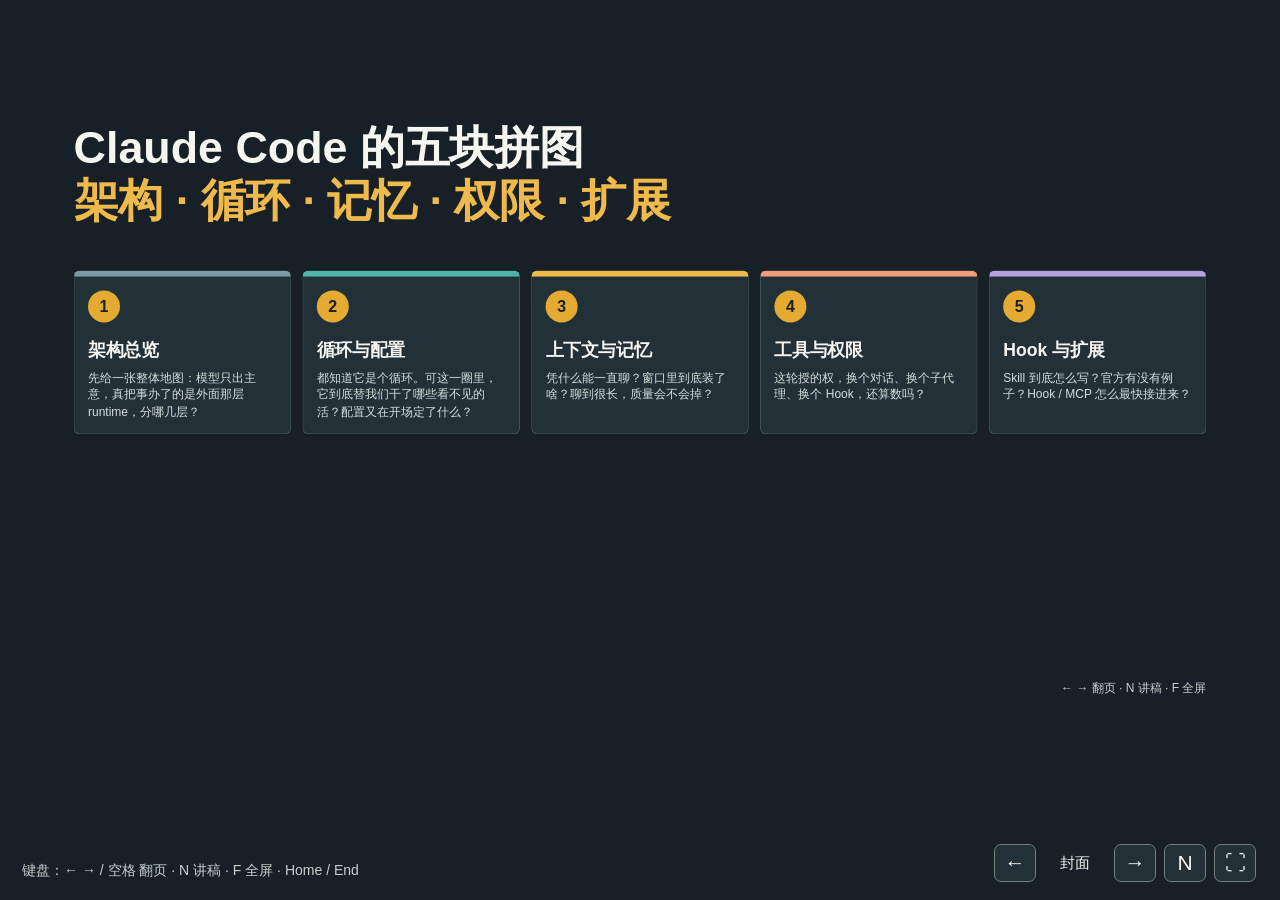
==== index.html @ 464d7a37 "17" ====
<!doctype html>
<html lang="zh-CN">
<head>
<meta charset="utf-8">
<meta name="viewport" content="width=device-width, initial-scale=1">
<title>Claude Code 的四块拼图</title>
<link rel="stylesheet" href="styles.css">
<link rel="stylesheet" href="anim.css">
</head>
<body>
<main id="stage" aria-label="Claude Code 架构分享幻灯片">

<!-- ============ 00 封面 ============ -->
<section class="slide dark active" data-note="轻松开场。今天目标两条：一，把我天天用、却看不见的底层机制讲明白；二，讲完你能用得更好。所以不背功能列表，分五块来讲、围着几个我们心里其实没底的问题——先看整体架构分几层，再讲循环里到底替我们干了啥、它凭什么能一直聊、这轮授的权换个对话还算不算数、Skill 和 Hook/MCP 到底怎么最快接进来。每块最后都落到一页实操应用。">
  <div style="margin-top:80px">
    <h1>Claude Code 的五块拼图<br><span style="color:#efba4b">架构 · 循环 · 记忆 · 权限 · 扩展</span></h1>
  </div>
  <div class="four-keys" style="margin-top:54px">
    <div class="key k1"><div class="num">1</div><b>架构总览</b><span>先给一张整体地图：模型只出主意，真把事办了的是外面那层 runtime，分哪几层？</span></div>
    <div class="key k2"><div class="num">2</div><b>循环与配置</b><span>都知道它是个循环。可这一圈里，它到底替我们干了哪些看不见的活？配置又在开场定了什么？</span></div>
    <div class="key k3"><div class="num">3</div><b>上下文与记忆</b><span>凭什么能一直聊？窗口里到底装了啥？聊到很长，质量会不会掉？</span></div>
    <div class="key k4"><div class="num">4</div><b>工具与权限</b><span>这轮授的权，换个对话、换个子代理、换个 Hook，还算数吗？</span></div>
    <div class="key k5"><div class="num">5</div><b>Hook 与扩展</b><span>Skill 到底怎么写？官方有没有例子？Hook / MCP 怎么最快接进来？</span></div>
  </div>
  <div class="foot"><span></span><span>← → 翻页 · N 讲稿 · F 全屏</span></div>
</section>


<!-- ============ 01 五层架构地图 ============ -->
<section class="slide" data-note="开场先给整体地图，回答审核最想问的：这套东西到底分几层、每层干嘛。核心一句先抛出：模型只会生成下一步说啥、调哪个工具，真把事办了、管好状态权限的是外面这五层 runtime。逆向材料里是明确的五层（1.4 节）：Layer5 入口分发 cli.tsx，支持 10+ 运行模式；Layer4 交互渲染，React+Ink 把过程画到终端；Layer3 编排层就是那个 while(true) 循环，源码里叫 QueryEngine，约 46KB 的 God Object，用 AsyncGenerator 一轮轮吐；Layer2 能力层 tools.ts/commands.ts/skills；Layer1 基础设施，API 客户端、全局状态 state.ts（60+ 字段）、MCP 通信、持久化。最该记住的工程约束：state.ts 必须是依赖图的叶子节点，被 200+ 文件导入，用 ESLint 规则 bootstrap-isolation 强制——这就是为什么它能稳。这张图后面每一章都回来定位。数字均为逆向材料所述，随版本变。">
  <div class="top"><div class="kicker">一、架构总览</div><div class="chapter">01 / 40</div></div>
  <h2>整体分五层：模型只出主意，runtime 才真把事办了</h2>
  <p class="subtitle">别把 Claude Code 想成一个更大的 Prompt。模型只生成「下一步说啥、调哪个工具」；把它变成动作、喂回结果、管好状态和权限的，是外面这<b>五层</b>——你从哪个入口进来走的都是它。</p>
  <div class="larch">
    <div class="lrow l5"><div class="ltag"><b>L5 入口分发</b><span>cli.tsx</span></div><div class="lbody"><b>10+ 运行模式，统一入口</b><span>命令行 REPL / IDE 插件 / SDK / 网页 Bridge / 无头 <code>-p</code> ——先在这里分流，后面共用同一套核心</span></div></div>
    <div class="lrow l4"><div class="ltag"><b>L4 交互渲染</b><span>React + Ink</span></div><div class="lbody"><b>把过程一个字一个字画到终端</b><span>流式输出、diff、你的输入 / 中断 / 历史，都在这层</span></div></div>
    <div class="lrow l3"><div class="ltag"><b>L3 编排</b><span>QueryEngine</span></div><div class="lbody"><b>那个 <code>while(true)</code> 循环（约 46KB「God Object」）</b><span>用 AsyncGenerator 一轮轮吐：搭上下文 → 问一次模型 → 跑工具 → 接着来或结束（第二章展开）</span></div></div>
    <div class="lrow l2"><div class="ltag"><b>L2 能力</b><span>tools · commands · skills</span></div><div class="lbody"><b>40+ 内置工具、50+ 斜杠命令、Skill</b><span>读写文件、跑 Shell、搜索、派子任务——每样都要先过校验和权限</span></div></div>
    <div class="lrow l1"><div class="ltag"><b>L1 基础设施</b><span>state.ts · API · MCP</span></div><div class="lbody"><b>全局状态（60+ 字段）、API 客户端、MCP 通信、持久化</b><span>会话状态跨很多轮一直存着，撑起上面四层</span></div></div>
  </div>
  <div class="band" style="margin-top:16px"><b>它为什么能稳？</b>全局状态 <code>state.ts</code> 被强制做成依赖图的<b>叶子节点</b>（被 200+ 文件导入，用 ESLint 规则 <code>bootstrap-isolation</code> 卡住）。就因为状态和逻辑分得干净，中途压缩、失败重试、开子任务才不会把整盘搞乱。</div>
  <div class="foot"><span>不用记模块名，记住谁负责什么；后面每一章都回到这张图定位（分层与数字取自逆向材料，随版本变）</span><span>01</span></div>
</section>


<!-- ============ 02 入口统一路由 ============ -->
<!-- ============ 02 入口路由 + 核心vs插件 ============ -->
<section class="slide" data-note="这页回答两个架构问题，都是'各部分怎么拼在一起'。上半：入口怎么统一路由。逆向材料 2.6 节叫入口适配器矩阵——REPL/MCP/SDK/Bridge 五种入口共享同一套工具注册表和执行引擎，核心引擎对入口类型无感知，只在传输层、权限、状态三个维度用适配器注入不同策略：REPL 走 stdin/stdout、用户确认对话、完整 React 状态树；MCP 走 stdio、空权限上下文 getEmptyToolPermissionContext、无状态 LRU；SDK 走 spawn+structuredIO、SDK 控制协议、外部控制状态；Bridge 走 WebSocket/SSE、远程权限桥接、远程同步。一句话：不管从哪进，最后都汇到同一个 QueryEngine。下半：核心 vs 插件，按信任级别分轨（材料行1586/21250）。别把所有扩展想成一回事。核心（完全信任）：40+ 内置工具和命令，编译进主进程、中心化注册在 tools.ts——注意不是自动发现，因为工具 description 本身是 Prompt 的一部分，必须精确控制。往下信任递减、隔离递增：Plugin 中信任、主进程+策略过滤；MCP 低信任、进程级隔离、运行时动态注册到同一张表；Skill 高信任但纯 Prompt、根本不执行代码、只是 System Prompt 的一段；Hook 是事件总线，27 个生命周期节点，用 \\0 复合键做命名空间隔离。结论：工具/命令编译进核心，MCP/Plugin/Skill/外部 Hook 是运行时动态接入。数字取自逆向材料，随版本变。">
  <div class="top"><div class="kicker">一、架构总览</div><div class="chapter">02 / 40</div></div>
  <h2>五个入口怎么汇到一套核心？谁是核心、谁是插件？</h2>
  <p class="subtitle">上半：不管你从哪个入口进，最后都汇到<b>同一个 QueryEngine</b>——靠的是「入口适配器矩阵」。下半：接进来的东西<b>按信任级别分轨</b>，别把它们当成一回事。</p>
  <div class="grid two" style="margin-top:12px;align-items:start;gap:26px">
    <div>
      <div class="code-cap">入口适配器矩阵：核心引擎对入口「无感知」</div>
      <table class="matrix" style="margin-top:6px">
        <tr><th>入口</th><th>传输</th><th>权限 / 状态适配</th></tr>
        <tr><td><b>REPL</b></td><td>stdin/stdout</td><td>用户确认对话 · 完整 React 状态树</td></tr>
        <tr><td><b>MCP</b></td><td>stdio</td><td>空权限上下文 · 无状态 LRU</td></tr>
        <tr><td><b>SDK</b></td><td>spawn + 结构化 IO</td><td>SDK 控制协议 · 外部控制</td></tr>
        <tr><td><b>Bridge</b></td><td>WebSocket / SSE</td><td>远程权限桥接 · 远程同步</td></tr>
      </table>
      <div class="band" style="margin-top:12px"><b>只在三个维度适配：</b>传输、权限、状态。核心的工具注册表和执行引擎<b>一份、共用</b>——所以行为在各入口一致。</div>
    </div>
    <div>
      <div class="code-cap">核心 vs 插件：信任越低、隔离越强</div>
      <div class="trust">
        <div class="trow t-core"><h4>内置工具 / 命令<span>tools.ts 中心化注册</span></h4><p>40+ 工具、50+ 命令，<b>编译进主进程</b>。不用自动发现——工具 description 是 Prompt 的一部分，要精确控制。<span class="tbadge b-in">核心 · 完全信任</span></p></div>
        <div class="trow t-plugin"><h4>Plugin<span>模块级隔离</span></h4><p>主进程内跑 + 策略过滤。<span class="tbadge b-out">中信任</span></p></div>
        <div class="trow t-mcp"><h4>MCP<span>进程级隔离</span></h4><p>外部系统，<b>运行时动态注册</b>到同一张工具表。<span class="tbadge b-out">低信任</span></p></div>
        <div class="trow t-skill"><h4>Skill<span>纯 Prompt</span></h4><p><b>不执行代码</b>，只是 System Prompt 的一段。<span class="tbadge b-in">高信任</span></p></div>
        <div class="trow t-hook"><h4>Hook<span>事件总线 · 27 节点</span></h4><p>用 <code>\0</code> 复合键做命名空间隔离。<span class="tbadge b-out">你的命令 · 全权限</span></p></div>
      </div>
    </div>
  </div>
  <div class="foot"><span>工具 / 命令编译进核心；MCP / Plugin / Skill / 外部 Hook 是运行时动态接入（分层与数字取自逆向材料，随版本变）</span><span>02</span></div>
</section>


<!-- ============ 03 启动速度 + 渲染质量 ============ -->
<section class="slide" data-note="这页回答两个很实的工程问题：这么大一坨（数十万行 TS），启动为什么不慢？终端里那些流式输出、diff 为什么不卡不花屏？上半启动：材料 2.2 节叫分层启动路由器，核心思想是把'加载开销正比于所有模式的代码总量'改成'正比于你这次真正用到的模式'。四级：L0 环境预处理约 1ms、0 模块；L1 零依赖快速路径，claude --version 直接读 package.json 约 5ms、0 模块；L2 功能分流，MCP/Bridge/Daemon 这些按需动态导入，约 20-50ms、1-3 模块；L3 完整 CLI 约 100-200ms，才动态导入 main.tsx。再加两招：构建时 Feature Flag，用 Bun 的 feature() 把开关内联成布尔常量，没启用的代码直接从产物里消除；L3 并行化启动，把 MDM 读取、Keychain 预取这些 I/O 和模块导入的 CPU 活儿重叠起来。下半渲染：基于 Ink 的 React-to-Terminal 六阶段管线（React Reconciler → DOM 抽象 → Yoga Flexbox 布局 → Screen Buffer 用 TypedArray 位打包 → Diff 引擎 → ANSI 输出）。保质量靠三招：双缓冲 frontFrame/backFrame 只输出差异；Blit 优化，没变的节点直接 TypedArray 内存拷贝，典型会话 90% 以上屏幕是零成本复制；帧合并 throttle 到约 16ms、~60fps。落脚：启动快 = 只加载你要用的；渲染稳 = 只重画变了的。数字取自逆向材料，随版本变。">
  <div class="top"><div class="kicker">一、架构总览</div><div class="chapter">03 / 40</div></div>
  <h2>这么大一坨，凭什么启动不慢、终端不卡？</h2>
  <p class="subtitle">数十万行 TypeScript，却要求秒开、流式输出不花屏。两条工程主线：<b>启动只加载你这次真要用的</b>，<b>渲染只重画变了的</b>。</p>
  <div class="grid two" style="margin-top:10px;align-items:start;gap:26px">
    <div>
      <div class="code-cap">启动：分层启动路由器（用到才加载）</div>
      <div class="ladder">
        <div class="lstep"><span class="lv">L0</span><div><b>环境预处理</b><p>0 模块</p></div><span class="cost">~1ms</span></div>
        <div class="lstep"><span class="lv">L1</span><div><b>零依赖快速路径</b><p><code>claude --version</code> 直接读 package.json</p></div><span class="cost">~5ms</span></div>
        <div class="lstep"><span class="lv">L2</span><div><b>功能分流</b><p>MCP / Bridge / Daemon 按需<b>动态导入</b></p></div><span class="cost">~20-50ms</span></div>
        <div class="lstep"><span class="lv">L3</span><div><b>完整 CLI</b><p>才动态导入 <code>main.tsx</code></p></div><span class="cost">~100-200ms</span></div>
      </div>
      <div class="band orange-band" style="margin-top:12px"><b>再加两招：</b>构建时 <code>feature()</code> 把开关内联成布尔常量，<b>没启用的代码直接从产物里消除</b>；L3 把 MDM 读取、Keychain 预取的 I/O 和模块导入的 CPU 活儿<b>并行重叠</b>。</div>
    </div>
    <div>
      <div class="code-cap">渲染：基于 Ink 的 React-to-Terminal 六阶段</div>
      <div class="code">React Reconciler <span class="c">(React 19)</span>
  ↓ DOM 抽象层
  ↓ Yoga Flexbox 布局
  ↓ Screen Buffer <span class="c">(TypedArray 位打包)</span>
  ↓ Diff 引擎
  ↓ ANSI 输出</div>
      <div class="code-cap" style="margin-top:14px">保质量的三招</div>
      <div class="cmds">
        <div class="cmdrow"><code>双缓冲</code><span>front / back 两帧，<b>只输出差异</b></span></div>
        <div class="cmdrow"><code>Blit</code><span>没变的节点直接内存拷贝，典型会话 <b>&gt;90% 屏幕零成本复制</b></span></div>
        <div class="cmdrow"><code>throttle</code><span>帧合并到约 16ms · <b>~60fps</b></span></div>
      </div>
    </div>
  </div>
  <div class="foot"><span>启动快=只加载你要用的；渲染稳=只重画变了的（机制与数字取自逆向材料，随版本变）</span><span>03</span></div>
</section>


<!-- ============ 应用 01 架构总览：从任务到责任层 ============ -->
<section class="slide application-slide" data-note="应用页。用一张五层图处理真实问题：先从症状入手，再顺着任务经过的入口、会话、循环、工具和横向能力定位。这里先固定排布，后续补入团队自己的真实案例与截图。">
  <div class="top"><div class="kicker">一、架构总览</div><div class="chapter">04 / 40</div></div>
  <h2>应用：一次任务卡住，先在哪一层找原因？</h2>
  <p class="subtitle">不急着改 Prompt。对着第 01 页那张五层图，从症状定位到具体某一层，才能把问题交给对的地方。</p>
  <div class="grid three" style="margin-top:30px">
    <div class="card"><div class="label">01 · 先分是哪一层</div><p><b>照 L5→L1 对号入座</b><br>进不去 / 入口报错 → L5；输出乱码、渲染卡 → L4；转圈不收敛、反复调工具 → L3；某个工具报错或被拦 → L2；状态丢失、跨会话没接上 → L1。</p></div>
    <div class="card"><div class="label">02 · 再看横向策略</div><p><b>不是某层的锅，就查横向</b><br>上下文被撑爆（记忆章）、权限把操作拦了（权限章）、Hook / MCP 挂了（扩展章）——这几样贯穿所有层。</p></div>
    <div class="card"><div class="label">03 · 留下交接物</div><p><b>写清证据与归属</b><br>复现条件 + 落在哪一层 + 观察到的证据 + 下一步，别只留一句「它不工作」。</p></div>
  </div>
  <div class="band purple-band" style="margin-top:26px"><b>本节落地：</b>把五层图当<b>问题分诊表</b>——先定位到层，再定位到横向策略，最后才动手改。</div>
  <div class="foot"><span>应用页 01 · 后续补充团队真实案例</span><span>04</span></div>
</section>


<!-- ============ 02 循环动画（旧 03，主讲保留） ============ -->
<section class="slide" data-locked="true" data-lock-note="已确认满意。锁定本页的结构、文案和视觉样式；后续排版只允许调整页面顺序。" data-note="第一个专题，也是全场地基。别念字，直接点下一步让它一轮一轮跑。左边高亮当前走到哪，右边消息记录会一条条长出来——这就是它的上下文，越攒越长。跑到测试通过就停。强调：每一轮模型看到的，都是右边这坨不断变长的东西；准备、查权限、收拾结果这些活对你是不可见的。">
  <div class="top"><div class="kicker">二、循环与配置</div><div class="chapter">05 / 40</div></div>
  <h2>点一下，看它一轮一轮把活干完</h2>
  <div class="demo loopdemo">
    <div class="ring" id="loopRing">
      <div class="circle"></div>
      <div class="rstep r1" data-step="0"><b>1 准备</b><span>装好项目规矩、可用工具和现在的进度（你看不见）</span></div>
      <div class="rstep r2" data-step="1"><b>2 问模型</b><span>把手里的信息给它，它说下一步干嘛</span></div>
      <div class="rstep r3" data-step="2"><b>3 跑工具</b><span>先过权限，再真去读、改、跑（查权限你看不见）</span></div>
      <div class="rstep r4" data-step="3"><b>4 收结果</b><span>塞回记录前先截断、脱敏（你看不见）</span></div>
      <div class="rstep r5" data-step="4"><b>5 判断</b><span>还要调工具就再来一轮；模型这轮<b>没再调工具</b>（或你按了取消、预算用光）就停</span></div>
      <div class="center"><div class="rnd" id="loopRound">第 0 轮</div><div class="task">重构 parsePath</div><div class="verdict" id="loopVerdict">点"下一步"开始</div></div>
    </div>
    <div class="transcript">
      <div class="thead">模型每一轮看到的，就是这坨记录 —— 它只会越来越长</div>
      <div class="tlist" id="loopLog"></div>
    </div>
  </div>
  <div class="demo-bar" style="margin-top:16px">
    <button class="demo-btn" id="loopNext">下一步 ▶</button>
    <button class="demo-btn ghost" id="loopReset">重来</button>
    <span class="demo-status" id="loopStatus">看左边高亮走到哪一步，右边记录怎么变长</span>
  </div>
  <div class="foot"><span></span><span>05</span></div>
</section>


<!-- ============ 05 配置文件（原记忆章，前移） ============ -->
<section class="slide" data-note="接着讲配置——它和循环一样，是启动就定下的宏观设置，所以放在这一章。直接回答审核问的：配置文件读哪些？优先级什么？按什么顺序覆盖？加载后锁定还是运行时能改？分两张表。左边 settings.json 的五级优先级，高到低：企业 managed、命令行参数、项目本地 settings.local.json、项目共享 settings.json、用户 ~/.claude。强调一点：权限规则是合并不是覆盖。右边讲生效方式：大多数实时热更新（权限、hook 改完就生效），例外是 model 和 outputStyle 要重启。再顺带把 CLAUDE.md 那四层放上来。落脚：别把该热更新的当成要重启，也别以为高优先级会把低优先级整个盖掉。">
  <div class="top"><div class="kicker">二、循环与配置</div><div class="chapter">06 / 40</div></div>
  <h2>配置读哪些、谁盖谁、改完要不要重启？</h2>
  <p class="subtitle">这几个问题最容易踩坑：同一条规则在不同项目表现不一样，多半是优先级和"合并还是覆盖"没搞清。</p>
  <div class="grid two" style="margin-top:14px">
    <div>
      <div class="code-cap">settings.json 五级优先级（高 → 低）</div>
      <div class="priostack">
        <div class="ptier"><b>企业 managed</b><span>组织下发的 <code>managed-settings.json</code>，放在系统级目录（macOS <code>/Library/Application Support/ClaudeCode/</code>），由 MDM 统一推送，谁都盖不掉</span></div>
        <div class="ptier"><b>命令行参数</b><span>本次启动临时指定，如 <code>--permission-mode plan</code>、<code>--dangerously-skip-permissions</code>（跳过所有确认）、<code>--add-dir ../lib</code></span></div>
        <div class="ptier"><b>项目本地 <code>.claude/settings.local.json</code></b><span>只你自己、不提交 git</span></div>
        <div class="ptier"><b>项目共享 <code>.claude/settings.json</code></b><span>随仓库提交，团队共享</span></div>
        <div class="ptier"><b>用户 <code>~/.claude/settings.json</code></b><span>你所有项目的兜底</span></div>
      </div>
      <div class="band" style="margin-top:12px"><b>注意：权限规则走"合并"，不走"覆盖"。</b>高优先级不会把低优先级整份盖掉；各层的 allow / ask / deny 叠加在一起生效。</div>
    </div>
    <div>
      <div class="code-cap">改完要重启吗？大多不用</div>
      <table class="matrix">
        <tr><th>改什么</th><th>生效方式</th></tr>
        <tr><td>权限规则</td><td><span class="yes">实时</span> · 热更新，改完即生效</td></tr>
        <tr><td>Hook 配置</td><td><span class="yes">实时</span> · 热重载，不用重启</td></tr>
        <tr><td><code>model</code></td><td><span class="no">要重启</span> · 换模型需新会话</td></tr>
        <tr><td><code>outputStyle</code></td><td><span class="no">要重启</span></td></tr>
      </table>
      <div class="code-cap" style="margin-top:16px">CLAUDE.md 也分四层（跨会话长期记忆）</div>
      <table class="matrix">
        <tr><td>企业</td><td>组织策略，优先级最高</td></tr>
        <tr><td><code>~/.claude/CLAUDE.md</code></td><td>你所有项目通用的个人习惯</td></tr>
        <tr><td><code>./CLAUDE.md</code></td><td>随仓库提交，团队共享</td></tr>
        <tr><td><code>CLAUDE.local.md</code></td><td>只你自己、不提交</td></tr>
      </table>
    </div>
  </div>
  <div class="foot"><span>不确定当前生效的是哪条，用 /permissions、/context 看真实结果</span><span>06</span></div>
</section>


<!-- ============ 06 指令：分层 + 按路径条件生效 ============ -->
<section class="slide" data-note="这页接着上一页的配置文件讲，回答一个很实的问题：项目指令除了分层，还能不能'只在改某类文件时才生效'？能——这就是 .claude/rules 条件规则，很多人没用过。别把项目规矩写成一大段永远在场的长 Prompt，那样既费上下文、模型遵循度还下降。CLAUDE.md 是无条件加载（四层覆盖链：企业 /etc/claude-code → 用户 ~/.claude → 项目 repo 根和 .claude → 条件规则 .claude/rules → 私有 CLAUDE.local.md）。而 .claude/rules/*.md 是条件规则：frontmatter 里写 paths（源码内部字段叫 globs），只有当 glob 匹配到当前在改的文件时，这条规则才注入。举例：前端组件规范只在改 src/components 下的 tsx 时才进上下文，改后端时根本不占位。这是'最小权限原则'搬到 Prompt 工程，尤其适合 monorepo 前后端分治。再提一句 @import：CLAUDE.md 里能用 @./path 引另一个文件，有防循环、限深度 5、符号链接安全三重防护。落脚：会变的进度别塞永久指令，放会话摘要；跟文件强相关的规矩用 rules+paths 按需触发。字段名和路径取自逆向材料，随版本变。">
  <div class="top"><div class="kicker">二、循环与配置</div><div class="chapter">07 / 40</div></div>
  <h2>项目指令：不只分层，还能「改到某类文件才生效」</h2>
  <p class="subtitle">承接上一页的配置文件——指令也一样有层级，而且比配置多一招：<code>.claude/rules/</code> 条件规则，能让某条规矩<b>只在你动某类文件时</b>才进上下文。很多人没用过这个。</p>
  <div class="grid two" style="margin-top:12px;align-items:start;gap:26px">
    <div>
      <div class="code-cap">CLAUDE.md 四层：无条件加载（低 → 高覆盖）</div>
      <div class="priostack">
        <div class="ptier"><b>企业 <code>/etc/claude-code/CLAUDE.md</code></b><span>MDM 下发，最硬</span></div>
        <div class="ptier"><b>用户 <code>~/.claude/CLAUDE.md</code></b><span>个人全局，不进 git</span></div>
        <div class="ptier"><b>项目 <code>./CLAUDE.md</code>·<code>.claude/CLAUDE.md</code></b><span>进 git，团队共享</span></div>
        <div class="ptier"><b>条件 <code>.claude/rules/*.md</code></b><span>命中 paths 才注入</span></div>
        <div class="ptier"><b>私有 <code>CLAUDE.local.md</code></b><span>gitignore，只你自己</span></div>
      </div>
      <div class="band" style="margin-top:12px"><b>@import 引用：</b>CLAUDE.md 里可写 <code>@./coding-standards.md</code> 把别的文件拼进来——有防循环、限深度 5、符号链接安全三重防护。</div>
    </div>
    <div>
      <div class="code-cap">条件规则：frontmatter 写 <code>paths</code>，按文件触发</div>
      <div class="code"><span class="c"># .claude/rules/frontend.md</span>
<span class="k">---</span>
<span class="k">paths</span>:
  - <span class="s">"src/components/**/*.tsx"</span>
  - <span class="s">"src/hooks/**/*.ts"</span>
<span class="k">---</span>
React 组件一律用函数组件，不用 class。
hooks 必须以 use 前缀命名。</div>
      <div class="band orange-band" style="margin-top:12px"><b>只在改 <code>src/components</code> 下的文件时，这条规矩才进上下文</b>；改后端时它根本不占位。这就是「最小权限」搬到 Prompt——尤其适合 monorepo 前后端分治，省窗口、也少让模型分心。</div>
    </div>
  </div>
  <div class="foot"><span>会变的进度放会话摘要，别塞永久指令；跟文件强相关的规矩用 rules + paths 按需触发（字段名取自逆向材料，随版本变）</span><span>07</span></div>
</section>


<!-- ============ 应用页 · 二、循环与配置 ============ -->
<section class="slide application-slide" data-note="应用页——按审核要求，给真配置样例和真命令，不再只给文字卡。左边一份可直接抄的 .claude/settings.json：model、permissions、hooks 三块最常用，注意 model 改完要重启、权限和 hook 热更新。右边给能当场敲的命令：Shift+Tab 切模式、/config 核对生效值、/memory 浏览编辑各层 CLAUDE.md 并挑作用域、--permission-mode 启动参数。落脚：配置分层写、按生效方式记住哪些要重启。这些样例字段随版本会变，以 /config 实际显示为准。">
  <div class="top"><div class="kicker">二、循环与配置</div><div class="chapter">08 / 40</div></div>
  <h2>应用：把规矩写进配置文件（给你可抄的样例）</h2>
  <p class="subtitle">讲完循环、配置、条件规则，落到手上：一份能直接抄的 <code>.claude/settings.json</code>，加几条当场能敲的命令。</p>
  <div class="grid two" style="margin-top:12px;align-items:start;gap:26px">
    <div>
      <div class="code-cap"><code>.claude/settings.json</code>（团队共享，进 git）</div>
      <div class="code"><span class="k">{</span>
  <span class="k">"model"</span>: <span class="s">"claude-opus-4-5"</span>,   <span class="c">// 改完要重启</span>
  <span class="k">"permissions"</span>: {              <span class="c">// 改完热更新</span>
    <span class="k">"allow"</span>: [<span class="s">"Bash(npm test:*)"</span>],
    <span class="k">"ask"</span>:   [<span class="s">"Bash(git push:*)"</span>],
    <span class="k">"deny"</span>:  [<span class="s">"Read(./.env)"</span>]
  },
  <span class="k">"hooks"</span>: {                    <span class="c">// 改完热重载</span>
    <span class="k">"PostToolUse"</span>: [{ <span class="k">"matcher"</span>: <span class="s">"Edit|Write"</span>,
      <span class="k">"hooks"</span>: [{ <span class="k">"type"</span>: <span class="s">"command"</span>,
        <span class="k">"command"</span>: <span class="s">"prettier --write $CLAUDE_FILE_PATHS"</span> }] }]
  }
<span class="k">}</span></div>
      <div class="hint">个人临时覆盖写 <code>.claude/settings.local.json</code>（不进 git）；企业硬底线走 managed，谁都盖不掉。</div>
    </div>
    <div>
      <div class="code-cap">当场能敲的命令</div>
      <div class="cmds">
        <div class="cmdrow"><code>Shift+Tab</code><span>循环切换权限模式（Manual / acceptEdits / plan）</span></div>
        <div class="cmdrow"><code>/config</code><span>核对当前生效值——不确定哪层盖了哪层，先看它</span></div>
        <div class="cmdrow"><code>/permissions</code><span>看每条权限规则来自哪个文件</span></div>
        <div class="cmdrow"><code>/memory</code><span>浏览 / 编辑各层 CLAUDE.md，自己挑写哪个作用域</span></div>
        <div class="cmdrow"><code>claude --permission-mode plan</code><span>本次启动就进 plan（只读探索）</span></div>
      </div>
      <div class="band purple-band" style="margin-top:14px"><b>本节落地：</b>配置<b>分层写</b>（managed / 项目 / 个人），按<b>生效方式</b>记住哪些热更新、哪些要重启（<code>model</code>、<code>outputStyle</code> 要新会话）。</div>
    </div>
  </div>
  <div class="foot"><span>应用页 · 循环与配置 · 样例字段随版本会变，以 /config 实际显示为准</span><span>08</span></div>
</section>

<!-- ============ 07 上下文里装了啥（budget demo） ============ -->
<section class="slide" data-locked="true" data-lock-note="已确认满意。锁定本页的结构、文案和视觉样式；后续排版只允许调整页面顺序。" data-note="第二专题，回答凭什么能一直聊。先破误解：它不是靠无限大的窗口，是把有限窗口当资源调度。点填充，看六块各占多少。这里不再只分看得见和看不见，而是按来源与进入时机区分：启动注入、对话产生、运行时回填、输出预留。重点看橙色工具结果，它是运行中动态回填、也最容易失控的一块。百分比是实测示例，随版本和项目会变，现场可 /context 查。">
  <div class="top"><div class="kicker">三、上下文与记忆</div><div class="chapter">09 / 40</div></div>
  <h2>上下文窗口里装了什么</h2>
  <p class="subtitle">以 20 万 token 的窗口为例，点一下按进入顺序填充：启动注入的固定开销、对话产生的内容、运行时回填的工具结果。</p>
  <div class="budgetdemo">
    <div class="budget-bar"><div class="track" id="budgetTrack">
      <div class="bseg sys"    data-w="12"><span>系统提示词 ~4.2K</span></div>
      <div class="bseg tools"  data-w="14"><span>内置工具定义 ~10K</span></div>
      <div class="bseg proj"   data-w="10"><span>CLAUDE.md ~2K</span></div>
      <div class="bseg msg"    data-w="14"><span>你的话+模型回复</span></div>
      <div class="bseg result" data-w="38"><span>工具结果：代码/日志/搜索</span></div>
      <div class="bseg out"    data-w="12"><span>留给输出</span></div>
    </div></div>
    <div class="budget-legend" aria-label="内容来源图例">
      <span class="lg"><span class="sw boot"></span>会话启动时注入</span>
      <span class="lg"><span class="sw conversation"></span>人输入 / 模型生成</span>
      <span class="lg"><span class="sw runtime"></span>运行时动态回填</span>
      <span class="lg"><span class="sw reserve"></span>为下一次输出预留</span>
    </div>
    <div class="budget-rows" id="budgetRows">
      <div class="brow b-sys"><div class="bk">系统提示词<span class="pct">~4.2K</span><span class="bwho boot">启动注入</span></div><div class="btip">平台规则与运行边界，在你输入前已进入上下文；官方示例约 4,200 token。</div></div>
      <div class="brow b-tools"><div class="bk">内置工具定义<span class="pct">~10K</span><span class="bwho boot">启动注入</span></div><div class="btip">Read/Edit/Bash 等工具的名称、参数、约束，始终在场；这块无官方精确值，此处按量级估。</div></div>
      <div class="brow b-proj"><div class="bk">CLAUDE.md<span class="pct">~2K</span><span class="bwho boot">启动注入</span></div><div class="btip">启动时读取的项目规则与长期记忆；官方示例项目级约 1,800 token。</div></div>
      <div class="brow b-msg"><div class="bk">你的话 + 模型回复<span class="pct">~14%</span><span class="bwho conversation">对话产生</span></div><div class="btip">人提交任务，模型逐轮生成判断与回复。</div></div>
      <div class="brow b-result"><div class="bk">工具结果<span class="pct">~38%</span><span class="bwho runtime">动态回填</span></div><div class="btip">工具执行后写回当前会话；大日志最容易快速膨胀。</div></div>
      <div class="brow b-out"><div class="bk">留给输出<span class="pct">~12%</span><span class="bwho reserve">输出预留</span></div><div class="btip">它不是已注入内容，而是为下一次模型生成保留的空间。</div></div>
    </div>
  </div>
  <div class="demo-bar" style="margin-top:14px"><button class="demo-btn" id="budgetPlay">填充看看 ▶</button><button class="demo-btn ghost" id="budgetReset">重来</button><span class="demo-status" id="budgetStatus">点一下，按进入顺序区分启动注入、对话产生和动态回填</span></div>
  <div class="foot"><span>token 量级与百分比均为实测示例（部分取自官方文档示意值），随版本 / 项目 / 接入的 MCP 会变；现场可用 /context 查实际占用</span><span>09</span></div>
</section>


<!-- ============ 07 注入机制（NEW） ============ -->
<section class="slide" data-locked="true" data-lock-note="已确认满意。锁定本页的结构、文案和视觉样式；后续排版只允许调整页面顺序。" data-note="这页回答一轮上下文到底怎么拼出来的，重点讲你看不见的隐式注入。分两段隐式 + 一段显式。第一段启动前缀：系统提示词和内置工具 schema 先进，然后 CLAUDE.md 按目录树从根到工作目录逐层拼接——企业策略、~/.claude、项目根、当前目录，同级里 CLAUDE.local.md 排在 CLAUDE.md 之后。关键一句：这些文件全部拼接进去，谁也不覆盖谁，越靠近工作目录的排越后、最后读到；而且 CLAUDE.md 是作为系统提示词之后的一条 user 消息注入的，你在终端里根本看不到。子目录 CLAUDE.md、带 paths 的规则、Skill 正文、MCP 完整 schema 都留到运行时按需加载。中间那段人显式发起的一笔带过。收尾强调：隐式注入占了一大半，人真正手输的只有中间一段。">
  <div class="top"><div class="kicker">三、上下文与记忆</div><div class="chapter">10 / 40</div></div>
  <h2>一轮上下文，是按什么顺序组装起来的？</h2>
  <p class="subtitle">大部分内容是你看不见的「隐式注入」：启动前缀 + 运行时按需。你真正手输的，只有中间那一小段。</p>
  <div class="inject-flow" style="margin-top:16px">
    <div class="inject-card boot">
      <div class="inject-step">01 · 启动前缀（隐式，看不见）</div>
      <h3>Claude Code 按顺序拼接</h3>
      <ol class="inject-ol">
        <li>系统提示词 + 内置工具 schema + 环境 / git 信息</li>
        <li>CLAUDE.md 沿目录树<b>从根到工作目录逐层拼</b>：企业策略 → <code>~/.claude</code> → 项目根 → 当前目录；同级里 <code>CLAUDE.local.md</code> 排在 <code>CLAUDE.md</code> 之后</li>
        <li>auto memory（<code>MEMORY.md</code> 前 200 行 / 25KB）</li>
        <li>无 <code>paths</code> 的 <code>.claude/rules/</code>、Skill 名称+描述、MCP 工具名</li>
      </ol>
      <p><b>这些全部拼接，谁也不覆盖谁</b>；越靠工作目录的排越后、最后读到。CLAUDE.md 是<b>系统提示词之后的一条 user 消息</b>——终端里你看不到它。</p>
    </div>
    <div class="inject-arrow" aria-hidden="true">→</div>
    <div class="inject-card conversation">
      <div class="inject-step">02 · 人发起一轮（显式，唯一看得见）</div>
      <h3>你手输的这一段</h3>
      <ul>
        <li>当前任务、补充要求、确认或纠正</li>
        <li>粘贴的文本、附件</li>
        <li>在 IDE 里显式选中的代码</li>
      </ul>
      <p>整轮上下文里，这一段才是人直接提供、你自己看得见的内容。</p>
    </div>
    <div class="inject-arrow" aria-hidden="true">→</div>
    <div class="inject-card runtime">
      <div class="inject-step">03 · 运行时按需（隐式，看不见）</div>
      <h3>命中 / 调用才补进来</h3>
      <ol class="inject-ol">
        <li>子目录 <code>CLAUDE.md</code>：读到该目录下的文件才加载</li>
        <li>带 <code>paths</code> 的 <code>.claude/rules/</code> 规则：命中匹配文件才触发（写法见第 07 页）</li>
        <li>Skill 正文：被调用时才载入（渐进式披露）</li>
        <li>MCP 完整 schema：tool search 按需拉取</li>
        <li>system-reminder、工具执行结果、模型回复</li>
      </ol>
      <p>它们在你输入前都不在场，进来后就成了要管理的会话内容。</p>
    </div>
  </div>
  <div class="band purple-band inject-note"><b>一句话记住：</b>01 和 03 两段隐式内容，终端里几乎都看不到，却占了上下文一大半；人真正手输的只有中间 02 那一小段。想省上下文，先盯住隐式这两段。</div>
  <div class="foot"><span>CLAUDE.md 走「拼接」不走「覆盖」；子目录规则、Skill 正文、完整工具 schema 尽量留在运行时按需阶段</span><span>10</span></div>
</section>


<!-- ============ 08 工具输出防爆炸（NEW） ============ -->
<section class="slide" data-locked="true" data-lock-note="已确认满意。锁定本页的结构、文案和视觉样式；后续排版只允许调整页面顺序。" data-note="这页只回答一件事：工具结果太长怎么办。先看左边四种情况的处理原则，重点讲太长和太短两行。右边给两个具体例子。太长：一次 grep 命中几百上千行，运行时不会把整坨塞回上下文，而是把完整结果落到一个文件里，只回一条带路径 + 命中数的引用，模型要细看再按路径展开——省下的就是第 07 页那 38%。太短或为空更容易被误判：命令成功但没有输出、或搜索零命中，如果只回一个空字符串，模型会以为工具没跑成，所以运行时会补一句明确信号，比如 exit 0，无输出 或 无匹配（0 处）。把这两种都收拾干净，工具结果这块就不会失控。">
  <div class="top"><div class="kicker">三、上下文与记忆</div><div class="chapter">11 / 40</div></div>
  <h2>工具结果太长怎么办？</h2>
  <p class="subtitle">第 07 页占用图里橙色 38% 就是这块，最容易膨胀。工具一调完就地整理，别只等后面的压缩兜底。</p>
  <div class="grid two" style="margin-top:16px;grid-template-columns:1.05fr 1fr">
    <table class="matrix" style="margin-top:0">
      <tr><th>情况</th><th>运行时怎么处理</th></tr>
      <tr><td>太长（大日志 / 大文件）</td><td>完整结果落到文件，只回一条<b>带路径的引用</b>，要用再按路径展开</td></tr>
      <tr><td>太短 / 为空</td><td>补一个<b>明确信号</b>（如 <code>exit 0，无输出</code>），别让模型以为工具没跑成</td></tr>
      <tr><td>二进制 / 图片</td><td>不塞原始字节，转成一句<b>描述</b>（多少字节、什么类型）</td></tr>
      <tr><td>重复 / 刷屏日志</td><td><b>去重、合并</b>同类行，只留代表 + 计数</td></tr>
    </table>
    <div class="tool-eg">
      <div class="tool-eg-block long">
        <div class="eg-cap"><span class="eg-dot orange"></span>太长 · 落文件 + 留引用</div>
        <div class="code"><span class="c"># grep 命中 1,284 行，不整坨回填，而是：</span>
↳ 已写入 <span class="s">/tmp/cc-grep-8f2.txt</span>
  <span class="k">1,284</span> 处命中 · 需要就按此路径展开</div>
      </div>
      <div class="tool-eg-block short">
        <div class="eg-cap"><span class="eg-dot teal"></span>太短 / 空 · 给明确信号</div>
        <div class="code"><span class="c"># 命令成功但没有 stdout，不回空串，而是：</span>
<span class="k">exit 0</span>，无输出

<span class="c"># 搜索零命中，不回空，而是：</span>
<span class="k">无匹配（0 处）</span></div>
      </div>
    </div>
  </div>
  <div class="foot"><span>能无限膨胀的只有工具结果这一块；把它管住，窗口就稳了一大半</span><span>11</span></div>
</section>


<!-- ============ 09 压缩机制动画（全场重点） ============ -->
<section class="slide" data-locked="true" data-lock-note="已确认满意。已修正布局与动态滚动；锁定本页的结构、文案和视觉样式，后续排版只允许调整页面顺序。" data-note="全场最重要的一页，慢慢讲。先纠正一个我自己以前的糊涂说法：不是笼统的四层，源码里其实是两类压法 + 一个触发器。左边：第一类微压缩 microcompact，就地把旧工具结果去重、截断、换引用（限 Read/Bash/Grep 等几类工具的结果），全程本地、不调模型，这是最常发生的；第二类全量压缩 compact，才调一次模型，把旧历史压成摘要 + 打边界 + 保留最近几轮原文 + 回填关键文件，这个较少触发。第三块 autoCompact 不是一种压法，是触发器，盯着有效窗口减 13k 的阈值、时间、以及请求太长被拒（PTL）来决定何时压。手动模式：点压一步，先看微压缩把那块构建日志去重截断换引用（88→52%，不调模型），再点一步升级到全量压缩、调一次模型压成摘要（52→30%，最近一轮原文保留）。讲完手动点看动态压缩，也是手动一步步点：上下文一轮轮涨，autoCompact 越过阈值先做便宜的微压缩、占用回落；又涨、旧结果已被微压过压无可压、仍超限，才升级到全量 LLM 压缩。强调两点：一是大多数时候只做本地微压缩，全量较少触发；二是全量那次是独立模型请求，失败会导致会话继续涨到 Prompt too long——这是我本地日志里真见过的。">
  <div class="top"><div class="kicker">三、上下文与记忆</div><div class="chapter">12 / 40</div></div>
  <h2>压缩其实是两类做法 + 一个触发器，只有一类调模型</h2>
  <div class="demo compdemo">
    <div class="comp-layers" id="compLayers">
      <div class="comp-layer" data-layer="0"><b>微压缩 microcompact</b><span>旧工具结果就地截断 / 换引用 / 去重清除；缓存版走 cache_edits 删除还保住缓存命中</span><span class="tag-local">本地 · 不调模型 · 最常做</span></div>
      <div class="comp-layer" data-layer="1"><b>全量压缩 compact</b><span>旧历史压成一段摘要 + 打边界 + 保留最近几轮原文 + 回填关键文件</span><span class="tag-llm">调一次模型 · 较少触发</span></div>
      <div class="comp-layer" data-layer="2"><b>autoCompact 触发器</b><span>盯阈值(有效窗口−13k)/时间/请求被拒(PTL)，决定何时压：先微压，压完还超才升级全量</span><span class="tag-trigger">只管何时压</span></div>
    </div>
    <div class="comp-right">
      <div class="meter" id="compMeter">
        <div class="thresh"></div>
        <div class="track">
          <div class="fill used" id="compUsed" style="width:88%"></div>
          <div class="free"></div>
          <div class="cap"><span class="used-label" id="compUsedLabel">已用 88%</span><span class="free-label" id="compFreeLabel">空余 12%</span></div>
        </div>
      </div>
      <div class="ctx">
        <div class="chead">当前上下文里都装了啥（点"压一步"看微压缩→全量两类做法 / 或点"看动态压缩"看 autoCompact 何时触发）</div>
        <div class="ctx-list" id="ctxList"></div>
      </div>
    </div>
  </div>
  <div class="demo-bar" style="margin-top:14px">
    <button class="demo-btn" id="compNext">压一步 ▼</button>
    <button class="demo-btn" id="compAuto">▶ 看动态压缩</button>
    <button class="demo-btn ghost" id="compReset">重来</button>
    <span class="demo-status" id="compStatus">两类做法：本地微压缩(不调模型) → 不够再升级全量压缩(调一次模型)；autoCompact 只管何时压</span>
  </div>
  <div class="foot"><span>绿=本地微压缩(不调模型)，黄=全量压缩(调一次模型)，紫=触发器；全量那次模型请求若失败，会话会继续涨到 Prompt too long（占用百分比为实测示例，随版本变）</span><span>12</span></div>
</section>


<!-- ============ 10 质量会不会掉 + 实操 ============ -->
<section class="slide" data-note="这页回答两个使用者最关心的问题：聊太长会不会变差？我能怎么手动管？先说结论：会——官方明说很长的对话里早期指令可能被丢。触发点：接近有效窗口时自动压缩。用真实日志讲：effectiveWindow=180000 这条线、Reactive compact、summarization returned API error——那次压缩请求失败了，会话就继续涨，直到下一次输入报 Prompt too long。所以别全交给它自动。给四条能当场用的命令。落地建议：重要结论直接说「记进 CLAUDE.md」（或用 /memory 挑作用域），长任务里主动 /compact 带关注点，比等它自动压更准。">
  <div class="top"><div class="kicker">三、上下文与记忆</div><div class="chapter">13 / 40</div></div>
  <h2>聊太长会变差吗？会。那我能怎么管？</h2>
  <p class="subtitle">上下文接近有效窗口就会自动压缩，压缩就有可能丢细节。别全交给它自动，手上这几条命令要会用。</p>
  <div class="grid two" style="margin-top:16px">
    <div>
      <div class="band orange-band" style="margin-bottom:12px"><b>会不会影响质量？会。</b>官方明确讲：很长的对话里，早期给的指令可能"被丢掉"。所以关键约束别只在开头说一次。</div>
      <div class="code-cap">一段真实的自动压缩日志（本地实测）</div>
      <div class="code"><span class="c"># 接近有效窗口，触发自动压缩</span>
autocompact: ... <span class="k">effectiveWindow</span>=180000
<span class="c"># 先本地清掉旧工具输出，不够再发一次摘要请求</span>
[API REQUEST] /messages <span class="k">source</span>=compact
Reactive compact: <span class="s">summarization returned API error</span>
<span class="c"># ↑ 这次摘要请求失败了 → 会话继续涨</span>
<span class="c"># → 下一次输入就报 Prompt is too long</span></div>
      <div class="hint"><b>有效窗口 = 配置值与模型最大窗口的较小值。</b>不是你把窗口调大就一定生效。</div>
    </div>
    <div>
      <div class="code-cap">四条你随时能用的命令</div>
      <div class="cmds">
        <div class="cmdrow"><code>/context</code><span>看窗口被谁占了、还剩多少，先诊断再动手</span></div>
        <div class="cmdrow"><code>/compact [关注点]</code><span>手动压一次，还能指定重点保留哪块，比等它自动压更可控</span></div>
        <div class="cmdrow"><code>/clear</code><span>清空当前对话历史，但保留 CLAUDE.md 里的项目记忆</span></div>
        <div class="cmdrow"><code>/memory</code><span>浏览 / 编辑各层 CLAUDE.md，自己挑写进哪个文件</span></div>
      </div>
      <div class="code-cap" style="margin-top:12px">怎么让它「记住」一条规矩</div>
      <div class="code"><span class="c"># 方式一：直接说人话，它写进自动记忆</span>
<span class="cmd">这个仓库测试用 pnpm test，不是 npm，记一下</span>
<span class="c"># 想进 CLAUDE.md 就明说：</span>
<span class="cmd">把这条加到 CLAUDE.md</span>
<span class="c"># 方式二：/memory 打开各层 CLAUDE.md 自己挑作用域：</span>
<span class="c">#   ./CLAUDE.md（团队共享） / ~/.claude（个人全局） / .local（只你）</span></div>
      <div class="band purple-band" style="margin-top:12px"><b>落地建议：</b>长任务别指望它自动记住关键结论。重要的<b>直接说「记进 CLAUDE.md」</b>，或用 <code>/memory</code> 挑作用域写；快到上限时优先手动 <code>/compact</code> 并带上关注点。</div>
    </div>
  </div>
  <div class="foot"><span>你手动介入的那几下，往往比它自动压得更准</span><span>13</span></div>
</section>


<!-- ============ 14 记忆有几种·存哪 ============ -->
<section class="slide slide-14-density" data-note="新增记忆页（审核点名的大缺口：记忆＝持久化）。开场先破一个误解：记忆不只有一个 CLAUDE.md。列清楚到底有几种、各存在哪、谁写的、跨会话还在不在、什么时候载入。左边一张对照表五行：①CLAUDE.md 指令记忆——你手写、进文件、每次启动拼进系统提示（分层细节第7页已讲）；②说人话 / /memory——直接说「记进 CLAUDE.md」它就写，或用 /memory 打开各层 CLAUDE.md 自己挑作用域；③会话记忆 Session Memory——后台模型自动生成 summary.md，压缩/续接时用；④自动记忆 AutoMem / 团队记忆 TeamMem——memory 目录里自动生成的文件，作为动态「记忆」段注入，有 40000 字上限；⑤Agent/Scoped 记忆——.claude/agent-memory 下 user/project/local 三档，子代理跨会话攒，project 档还能进 git 团队共享。右边给一个真实的自动记忆目录长相：MEMORY.md 只是索引，真正内容在一个个带 frontmatter 的 .md 文件里，按 type 分 user/feedback/project/reference。收尾一句：你能直接管的是 CLAUDE.md（手写或让它帮你写），其余大多是它自己攒的。资料边界要讲清：Session/Agent/AutoMem 出自逆向材料；/memory 和 MEMORY.md 自动记忆以本机实际运行为准。注意：老版本那个「输入 # 一句话弹三选一写进 CLAUDE.md」的快捷命令，当前版本官方文档里已经没有了，别再讲，改成说人话或 /memory。">
  <div class="top"><div class="kicker">三、上下文与记忆</div><div class="chapter">14 / 40</div></div>
  <h2>记忆不只一个 CLAUDE.md——到底有几种、存哪</h2>
  <p class="subtitle">「记忆」就是把东西持久化，下次开会话还在。它其实有好几路：有你手写的，有它自己在后台攒的。先分清谁是谁。</p>
  <div class="grid two" style="margin-top:12px;align-items:start;gap:24px">
    <div>
      <table class="matrix memk-matrix">
        <tr><th>种类</th><th>存在哪</th><th>谁写</th><th>跨会话</th></tr>
        <tr><td><b>CLAUDE.md</b> 指令记忆</td><td>项目/用户/企业分层文件<br><span class="mnote">见第 7 页</span></td><td>你手写</td><td>在</td></tr>
        <tr><td>说人话 / <code>/memory</code></td><td>说「记进 CLAUDE.md」或用 <code>/memory</code> 挑：<code>./CLAUDE.md</code> / <code>~/.claude</code> / <code>.local</code></td><td>你一句话</td><td>在</td></tr>
        <tr><td>会话记忆<br><span class="mnote">Session Memory</span></td><td>后台自动生成 <code>summary.md</code></td><td>模型<br>(fork 子代理)</td><td>压缩/续接时接着用</td></tr>
        <tr><td>自动记忆 AutoMem<br>团队记忆 TeamMem</td><td>memory 目录自动生成的文件</td><td>系统/团队</td><td>在<br><span class="mnote">≤40000 字</span></td></tr>
        <tr><td>Agent/Scoped 记忆</td><td><code>.claude/agent-memory[-local]/&lt;type&gt;/</code><br>user/project/local 三档</td><td>子代理攒</td><td>在<br><span class="mnote">project 档进 git</span></td></tr>
      </table>
      <div class="band purple-band" style="margin-top:12px"><b>你能直接管的只有第一路</b>（CLAUDE.md，手写或让它帮你写）；后几路是它自己在后台攒。要它稳稳「记住」一条规矩，最靠谱还是<b>说「记进 CLAUDE.md」</b>或用 <code>/memory</code> 挑作用域写。</div>
    </div>
    <div>
      <div class="code-cap">自动记忆目录长相：<code>MEMORY.md</code> 只是索引，正文在分文件里</div>
      <div class="code"><span class="c"># ~/.claude/projects/&lt;项目hash&gt;/memory/</span>
<span class="k">MEMORY.md</span>            <span class="c"># 索引：每条一行，始终载入</span>
├─ user_role.md       <span class="c"># type: user</span>
├─ feedback_style.md  <span class="c"># type: feedback</span>
└─ project_deck.md    <span class="c"># type: project</span>

<span class="c"># 单条记忆文件带 frontmatter：</span>
<span class="k">---</span>
<span class="k">name</span>: feedback-style
<span class="k">description</span>: <span class="s">这人要口语化、重细节</span>
<span class="k">metadata</span>: { <span class="k">type</span>: <span class="s">feedback</span> }
<span class="k">---</span>
正文写「怎么跟他配合」，可 [[link]] 别条。</div>
      <div class="hint" style="margin-top:10px"><b>分 type：</b>user（他是谁）/ feedback（怎么配合）/ project（在忙啥）/ reference（东西在哪）。索引常驻上下文，正文按相关性才读。</div>
    </div>
  </div>
  <div class="foot"><span>Session/Agent/AutoMem 取自逆向材料；<code>/memory</code> 与 MEMORY.md 自动记忆以本机实际运行为准，随版本变</span><span>14</span></div>
</section>


<!-- ============ 15 会话记忆怎么自动记 ============ -->
<section class="slide" data-note="第二张记忆页，回答审核的两个细问：它怎么自己记笔记？能写多少、什么时候载入？左边讲会话记忆的自动生成机制——双阈值触发：首次到 10000 tokens 才开抽取，之后每涨 5000 tokens 且有 ≥3 次工具调用再更新一次（或某轮没调工具、到了自然断点也触发）。触发后不是主线程停下来写，而是 fork 一个后台子代理去抽，且用最小权限锁死——它只能编辑那一个 summary.md 文件，别的都动不了。压缩时主线程会等这个抽取，最多等 15 秒。右边讲容量与信任边界这个反直觉点：自动记忆 AutoMem/TeamMem 有 40000 字硬上限，但你亲手写的 CLAUDE.md 不设限——因为机器生成的内容不完全可信，要防它把窗口撑爆；你手写的默认信任。再给会话记忆的量级：约 9 段、总量级 6000–10000 tokens。数字随版本变，讲的是量级和设计取舍，不是精确值。">
  <div class="top"><div class="kicker">三、上下文与记忆</div><div class="chapter">15 / 40</div></div>
  <h2>会话记忆：它怎么自己记笔记，能写多少</h2>
  <p class="subtitle">上一页那条 <code>summary.md</code>，是它在后台自动帮你记的。什么时候记、谁来记、能写多大——这三件事都有讲究。</p>
  <div class="grid two" style="margin-top:14px;align-items:start;gap:26px">
    <div>
      <div class="code-cap">自动抽取：双阈值触发 + fork 子代理去写</div>
      <div class="memflow">
        <div class="mstep"><i>1</i><div><b>攒够了才动</b><span>首次到 <code>~10000 tokens</code> 才开抽；之后每 <code>+5000 tokens</code> 且 <code>≥3 次工具调用</code> 再更新一次</span></div></div>
        <div class="mstep"><i>2</i><div><b>不占主线程</b><span>fork 一个后台子代理去抽，主对话继续往下跑</span></div></div>
        <div class="mstep"><i>3</i><div><b>最小权限锁死</b><span>这个子代理<b>只能改 <code>summary.md</code> 这一个文件</b>，别的一律动不了</span></div></div>
        <div class="mstep"><i>4</i><div><b>压缩时会等它</b><span>触发压缩前，主线程等这次抽取完成，<b>最多等 15 秒</b></span></div></div>
      </div>
      <div class="hint" style="margin-top:10px"><b>为什么 fork 出去写？</b>抽摘要要调一次模型、耗时间，放后台不卡你；只给它一个文件的写权限，是怕它顺手改坏别的。</div>
    </div>
    <div>
      <div class="code-cap">能写多少？这里藏着一条信任边界</div>
      <table class="matrix">
        <tr><th>哪种记忆</th><th>大小限制</th><th>为什么</th></tr>
        <tr><td>你手写的 <b>CLAUDE.md</b></td><td><b>不设限</b></td><td>你写的默认可信，愿写多少写多少</td></tr>
        <tr><td>机器攒的 <b>AutoMem/TeamMem</b></td><td><code>≤ 40000 字</code></td><td>机器生成不完全可信，得防它把窗口撑爆</td></tr>
        <tr><td>会话记忆 <b>summary.md</b></td><td>约 9 段<br><code>6000–10000 tokens</code> 量级</td><td>够接上下文即可，不求全</td></tr>
      </table>
      <div class="band orange-band" style="margin-top:14px"><b>一句话记住这条取舍：</b>同样是记忆，<b>你亲手写的不限量、机器自动攒的卡上限</b>——限制卡在「谁写的、可不可信」这条线上。</div>
    </div>
  </div>
  <div class="foot"><span>阈值 10000 / 5000+3、上限 40000 字、超时 15s 均取自逆向材料，讲的是量级与设计取舍，随版本变</span><span>15</span></div>
</section>


<!-- ============ 应用页 · 三、上下文与记忆 ============ -->
<section class="slide application-slide" data-note="应用页（骨架）。应用：上下文快满了，我该怎么手动管？ 先固定排布与小节落点，后续补入团队真实案例、命令与截图。">
  <div class="top"><div class="kicker">三、上下文与记忆</div><div class="chapter">16 / 40</div></div>
  <h2>应用：上下文快满了，我该怎么手动管？</h2>
  <p class="subtitle">讲完窗口构成、注入、工具输出、压缩原理，落到实操：诊断占用、手动压缩、写进记忆——以及 /compact 背后到底调的哪一类压缩。</p>
  <div class="grid three" style="margin-top:34px">
    <div class="card"><div class="label">01 · 先诊断再动手</div><p><b>/context</b><br>看窗口被谁占了、还剩多少；橙色工具结果那块最容易膨胀，先盯它。</p></div>
    <div class="card"><div class="label">02 · 手动压 + 带关注点</div><p><b>/compact [关注点]</b><br>它触发的是"全量压缩"那一类（调一次模型做摘要 + 边界），比等自动压更可控；<code>/clear</code> 清历史保 CLAUDE.md。</p></div>
    <div class="card"><div class="label">03 · 关键结论写进记忆</div><p><b>说「记进 CLAUDE.md」/ /memory</b><br>长任务里重要约束别只说一次，直接让它写进 CLAUDE.md（或 <code>/memory</code> 挑作用域），跨会话还在。</p></div>
  </div>
  <div class="band purple-band" style="margin-top:30px"><b>本节落地：</b><code>/compact</code> 背后调的是压缩页里"全量压缩 compact"那一类（一次模型调用）；微压缩是运行时自动做的，你手动碰不到。</div>
  <div class="foot"><span>应用页 · 上下文与记忆 · 呼应压缩页两类做法</span><span>16</span></div>
</section>

<!-- ============ 13 权限分档 ============ -->
<section class="slide" data-note="第三专题。先摆矛盾：老弹窗问你，烦到你直接全放开；不问，又不敢信它。所以权限不是一个 yes/no 弹窗，是按风险分档的策略。强调决策看的不只是这条命令，还有工具类型、路径、目录、项目规则、组织策略一起。下一页会亲手点给大家看，再下一页专门回答换个对话还算不算数。">
  <div class="top"><div class="kicker">四、工具与权限</div><div class="chapter">17 / 40</div></div>
  <h2>权限不是弹窗，是按风险分档放行</h2>
  <p class="subtitle">问得太多，你烦了就点"全放开"；问得太少，你又不敢真让它自己跑。出路是把不同风险，放进不同速度的通道——<b>而这四档，正好对应你配置里的三类规则 + 一个模式</b>。</p>
  <div class="permission">
    <div class="level allow"><div class="tag">低风险 / 规则明确</div><h3>直接放</h3><p>只读的搜索、在限定范围里的常规操作。</p><div class="divider"></div><p class="small">你怎么落到这档：写 <code>allow</code> 规则，或弹窗点<b>「是，以后别问」</b>。</p></div>
    <div class="level ask"><div class="tag">要改状态 / 先问一句</div><h3>问你</h3><p>写文件、跑命令、跨系统的操作。</p><div class="divider"></div><p class="small">你怎么落到这档：写 <code>ask</code> 规则，或弹窗点<b>「是，只这一次」</b>。</p></div>
    <div class="level deny"><div class="tag">不能接受 / 撞红线</div><h3>拦住</h3><p>敏感路径、危险命令、违反组织策略。</p><div class="divider"></div><p class="small">你怎么落到这档：写 <code>deny</code> 规则，或弹窗点<b>「否，让它换个做法」</b>。</p></div>
    <div class="level auto"><div class="tag">受控的自动档</div><h3>放宽</h3><p>在限定范围和策略下，少问几遍。</p><div class="divider"></div><p class="small">你怎么落到这档：<code>Shift+Tab</code> 切到 <b>auto / acceptEdits</b> 模式（不是规则，是模式）。</p></div>
  </div>
  <div class="band" style="margin-top:26px"><b>它判断时看的不只是这条命令：</b>工具类型、参数、路径、在哪个目录、项目规则、组织策略、当前模式、还有你之前的选择，一起决定。<b>前三档你用规则配，第四档你用模式切</b>——下一页看它到底按什么顺序判。</div>
  <div class="foot"><span>"允许 npm test"和"允许任意 shell"，是完全两码事的授权</span><span>17</span></div>
</section>


<!-- ============ 13 决策管线 ============ -->
<section class="slide" data-note="这页把一条命令从请求到放行/拦住/问你的完整关卡链摊开讲。源码里其实是十来步，我合并成七格，顺序不能乱。开场先抛最反直觉的一条：deny 永远在 allow 前面判——同一条命令既命中 deny 又命中 allow，deny 赢，因为它在管线更靠前。逐格走：①先看有没有被取消；②整条命令撞死 deny 规则，当场拦；③命中 ask 规则，问你——注意这格带锁，连 bypass 模式都盖不过；④交给具体工具自己校验，Bash 会拆子命令、查路径、验 sed，文件工具查路径安全，这里可能直接判死；⑤受保护路径安全检查，.git/.claude 这类，带锁——只有 bypass 模式会放行，其它模式一律不自动放；⑥到这才轮到模式起作用，bypass 在这步直接放；⑦整条命令命中 allow 规则就放，都没命中的灰区，普通模式问你、auto 模式交给分类器。收尾强调那两把锁：带锁的两格，是 bypassPermissions 也拦不住的东西，这解释了下一页为什么说 bypass 不等于无人值守。">
  <div class="top"><div class="kicker">四、工具与权限</div><div class="chapter">18 / 40</div></div>
  <h2>一条命令，要过哪几道关</h2>
  <p class="subtitle">源码里是十来步，合并成七格看。顺序是写死的——<b>deny 永远在 allow 前面判</b>，所以同一条命令既能 allow 又能 deny 时，deny 赢。</p>
  <div class="decflow">
    <div class="dstep"><i>0</i><div><b>中止检查</b><span>这轮被取消了吗</span></div></div>
    <div class="dstep deny-step"><i>1</i><div><b>命中 deny 规则</b><span>整条命令撞死规则 → 当场拦</span></div><em class="tag-out out-deny">拦</em></div>
    <div class="dstep ask-step"><i>2</i><div><b>命中 ask 规则</b><span>如 <code>Bash(git push:*)</code></span></div><em class="lock">🔒 bypass 也拦</em><em class="tag-out out-ask">问</em></div>
    <div class="dstep"><i>3</i><div><b>单工具自校验</b><span>Bash 拆子命令 / 查路径 / 验 sed；文件工具查路径安全</span></div><em class="tag-out out-deny">可判死</em></div>
    <div class="dstep safe-step"><i>4</i><div><b>受保护路径安全检查</b><span><code>.git</code> <code>.claude</code> <code>.ssh</code> 等</span></div><em class="lock">🔒 仅 bypass 放行</em></div>
    <div class="dstep"><i>5</i><div><b>模式放行</b><span>bypassPermissions 到这一步直接放</span></div><em class="tag-out out-allow">放</em></div>
    <div class="dstep allow-step"><i>6</i><div><b>命中 allow 规则</b><span>如 <code>Bash(npm test:*)</code></span></div><em class="tag-out out-allow">放</em></div>
    <div class="dstep gray-step"><i>7</i><div><b>剩下的灰区</b><span>普通模式问你；auto 模式交给分类器判</span></div><em class="tag-out out-ask">问 / 判</em></div>
  </div>
  <div class="grid two" style="margin-top:20px;gap:16px;align-items:start">
    <div class="band red-band" style="margin:0"><b>两把锁记牢：</b>带 🔒 的两格（显式 ask 规则、受保护路径安全检查）<b>连 bypassPermissions 都盖不过</b>。所以 deny 恒先于 allow，规则跑完还没结论的，才叫灰区。</div>
    <div>
      <div class="code-cap">第 7 格的灰区，auto 模式怎么判？</div>
      <div class="clf">
        <div class="clf-row"><span class="clf-n">普通模式</span><span>灰区<b>直接问你</b>——没有模型介入</span></div>
        <div class="clf-row"><span class="clf-n">auto 快判</span><span>先跑一次<b>省钱快判</b>(≤64 token，原则"拿不准就拦")：判"安全"当场放</span></div>
        <div class="clf-row"><span class="clf-n">auto 细判</span><span>快判拿不准 → 升级<b>带思考的细判</b>，给出 <code>block / allow</code> + 理由</span></div>
        <div class="clf-row danger"><span class="clf-n">熔断</span><span><b>连拦 3 次 或 累计拦 20 次</b> → 自动降级<b>回退成问你</b></span></div>
      </div>
      <div class="hint" style="margin-top:8px">只读工具(Read/Grep/Glob)走白名单直接跳过判定；写文件走 acceptEdits 快路径——目录内放行、目录外才交给分类器。</div>
    </div>
  </div>
  <div class="foot"><span>规则先跑完，模型只在盖不住的灰区帮忙理解语义；连错太多次就自动收回自动权</span><span>18</span></div>
</section>


<!-- ============ 14 六种模式对照 ============ -->
<section class="slide slide-19-density" data-note="这页专门回答：四种（其实六种）模式到底各免问什么，尤其 bypass 是不是真的什么都不用管。先把六种一次摆清楚——CLI 里 Shift+Tab 默认只在 Manual、acceptEdits、Plan 三种间循环，auto 要账号达标才出现，dontAsk 只能用参数进，bypass 要显式开。逐行讲免问什么：Manual 只免只读；acceptEdits 多免文件编辑和常见文件系统命令 mkdir/touch/rm/mv/cp/sed，但仅限工作目录内；Plan 只读、且不改源码；auto 几乎全放但后台有分类器审、还有 3 连 20 累计的熔断降级；dontAsk 只跑预授权的、其余一律拒，连 AskUserQuestion 都拒；bypass 几乎全放。然后是全场这页最想强调的两个反直觉点，放在下面两条框里。第一，bypass 不等于无人值守——它仍会拦四类：显式 ask 规则、组织把 connector 设成 ask 的、MCP 标了需要交互的、以及 rm -rf / 和 ~ 这种熔断（v2.1.208 起连 $() 包起来的也拦）。而且有个反转：受保护路径写入在别的模式都不自动放，偏偏 bypass 放行。第二，acceptEdits 不是自动跑一切，它只自动放编辑类和那几个文件系统命令，其它 Bash 命令、范围外路径、受保护路径照样问你。">
  <div class="top"><div class="kicker">四、工具与权限</div><div class="chapter">19 / 40</div></div>
  <h2>四种模式（其实六种），各免问什么</h2>
  <p class="subtitle">Shift+Tab 默认只在前三种间循环；auto 要账号达标才出现，dontAsk 只能用参数进，bypass 要显式开。免问的范围差别很大。</p>
  <table class="matrix modes-matrix">
    <tr><th>模式</th><th>不用问就能做</th><th>关键约束</th></tr>
    <tr><td>default<br><span class="mnote">(Manual)</span></td><td>只读</td><td>每个工具<b>首次</b>用都要问</td></tr>
    <tr><td>acceptEdits</td><td>只读 + 文件编辑 + 常见 fs 命令<br><code>mkdir touch rm mv cp sed</code></td><td>范围外路径、受保护路径、<b>其它 Bash 命令仍问</b></td></tr>
    <tr><td>plan</td><td>只读</td><td>探索期<b>不改源码</b>；命令仍问</td></tr>
    <tr><td>auto</td><td>几乎全部</td><td>后台分类器审；<b>3 连 / 20 累计</b>被拦则降级回弹窗</td></tr>
    <tr><td>dontAsk</td><td>只跑<b>预授权</b>（allow 规则 + 只读内建）</td><td>本该问的一律<b>拒</b>，含 <code>AskUserQuestion</code></td></tr>
    <tr><td>bypassPermissions</td><td>几乎全部</td><td>见下方红框——<b>不等于无人值守</b></td></tr>
  </table>
  <div class="grid two" style="margin-top:18px;gap:16px">
    <div class="band red-band"><b>bypass 仍会拦这 4 类：</b>① 显式 <code>ask</code> 规则；② 组织设成 ask 的 connector 工具；③ 标了 <code>requiresUserInteraction</code> 的 MCP 工具；④ <code>rm -rf /</code>、<code>rm -rf ~</code> 熔断（含 <code>$(...)</code> 包裹）。<b>反转：</b>受保护路径写入别的模式都不自动放，偏偏 bypass 放行。</div>
    <div class="band orange-band"><b>acceptEdits 的边界：</b>它只自动放<b>编辑类 + 那几个 fs 命令</b>，且限工作目录内。其它 Bash 命令、范围外路径、写 <code>.git</code>/<code>.claude</code> 这类受保护路径，<b>照样问你</b>。别当成"自动跑一切"。</div>
  </div>
  <div class="foot"><span>Shift+Tab 切档 · bypass ≠ 无人值守 · acceptEdits ≠ 自动跑一切</span><span>19</span></div>
</section>


<!-- ============ 15 规则何时生效 ============ -->
<section class="slide" data-note="这页回答：我配的规则，读哪些、谁盖谁、什么时候才真生效。左边五级优先级从高到低：企业 managed 谁也改不了、命令行参数、项目 local settings.local.json、项目共享 settings.json、用户 ~/.claude。最关键一句：权限规则是合并不是覆盖——各来源的 allow/ask/deny 全叠加到一起，然后按 deny→ask→allow 判，所以任何一级写了 deny，别的地方都 allow 不回来。右边三个坑：一，合并不覆盖，别以为高优先级会把低优先级整段盖掉；二，工作区信任弹窗——项目 settings.json 里的 allow 规则和 additionalDirectories 属于给能力，必须你先点了信任这个文件夹才生效，没点之前读到但不应用，deny/ask 不受这限制因为它们只做限制；settings.local.json 是你自己的文件一般免信任。三，热更新还是重启：权限和 hook 规则改完即时生效，模式切换用 Shift+Tab 或启动参数。落脚：不确定当前生效哪条，直接 /permissions 看，它会告诉你每条规则来自哪个文件。">
  <div class="top"><div class="kicker">四、工具与权限</div><div class="chapter">20 / 40</div></div>
  <h2>我配的规则，谁盖谁、什么时候生效</h2>
  <p class="subtitle">先记一句最容易踩的：权限规则是<b>合并，不是覆盖</b>。各来源的 allow / ask / deny 全叠起来，再按 deny → ask → allow 判。</p>
  <div class="grid two" style="margin-top:14px;align-items:start">
    <div>
      <div class="code-cap">五级优先级（高 → 低）</div>
      <div class="priostack">
        <div class="ptier"><b>企业 managed</b><span>谁都改不了</span></div>
        <div class="ptier"><b>命令行参数</b><span>本次会话临时覆盖</span></div>
        <div class="ptier"><b>项目 local</b><code>settings.local.json</code></div>
        <div class="ptier"><b>项目共享</b><code>settings.json</code></div>
        <div class="ptier"><b>用户</b><code>~/.claude</code></div>
      </div>
      <div class="band" style="margin-top:14px"><b>任何一级写了 deny，别处都 allow 不回来。</b>deny 从任意来源都先于 allow 判。</div>
    </div>
    <div class="cmds">
      <div class="card"><div class="label">① 合并，不是覆盖</div><p>别以为高优先级会把低优先级<b>整段盖掉</b>。三类规则各自叠加，只有同一条被更高级的 deny 命中才失效。</p></div>
      <div class="card"><div class="label">② 工作区信任弹窗</div><p>项目 <code>settings.json</code> 里的 <b>allow 规则</b>和 <code>additionalDirectories</code> 是"给能力"，<b>必须先点信任这个文件夹才生效</b>；没点之前读到但不应用。deny / ask 只做限制，不受此限。</p></div>
      <div class="card"><div class="label">③ 热更新 vs 重启</div><p>权限、hook 规则改完<b>即时生效</b>；模式切换用 <code>Shift+Tab</code> 或启动参数。不确定当前生效哪条，<code>/permissions</code> 看来源。</p></div>
    </div>
  </div>
  <div class="foot"><span>合并不覆盖 · 项目 allow 要先信任 · deny 恒赢</span><span>20</span></div>
</section>


<!-- ============ 16 配置驱动 · 并行判（demo） ============ -->
<section class="slide" data-note="这是全权限章的互动中心。左边是配置：上排切模式(Manual/acceptEdits/bypass)，下排切 settings.json 规则集(空规则/团队常用)，中间显示当前生效的 allow/ask/deny。右边七条命令，每条一个判定牌。关键玩法：改左边任意一处，右边整列一起实时重算——这就是"并行看所有命令在当前配置下的结局"。现场必点几组对比：①团队规则下，npm test 命中 allow 放行、git push 命中 ask 要问、rm -rf/ 撞 deny 拦。②切到 bypass：大部分变直接放，但 git push 那条 ask 仍然要问(带锁)、rm -rf/ 仍被熔断拦(带锁)——亲眼验证 bypass 不是全放。③重点看两条删除：rm -rf/ 永远拦；但 rm build/output.js 删的是具体文件，空规则+Manual 要问、acceptEdits 因为是工作目录内 fs 命令直接放、bypass 也放——删具体文件到底问不问，取决于模式和范围，不是命令名。④echo \"$(cat .env)\"：看着是无害的 echo，但内联 $(cat .env) 想读密钥，团队 deny 了 Read(.env) 就连这条也拦——引出下一页 Bash 拆解。每张牌点开能看判定链：命中了哪条规则、卡在哪一步。">
  <div class="top"><div class="kicker">四、工具与权限</div><div class="chapter">21 / 40</div></div>
  <h2>改一处配置，七条命令的结局一起重算</h2>
  <p class="subtitle">左边切模式、切规则集；右边每条命令实时给出<b>放 / 问 / 拦</b>和理由。点命令牌看它卡在哪一步。</p>
  <div class="demo pjudge">
    <div class="pj-left">
      <div class="code-cap">① 当前模式（点着切）</div>
      <div class="pj-seg" id="pjModes">
        <button class="pj-opt sel" data-mode="default">Manual</button>
        <button class="pj-opt" data-mode="acceptEdits">acceptEdits</button>
        <button class="pj-opt" data-mode="bypassPermissions">bypass</button>
      </div>
      <div class="code-cap" style="margin-top:14px">② settings.json 规则集（点着切）</div>
      <div class="pj-seg" id="pjPresets">
        <button class="pj-opt sel" data-preset="empty">空规则</button>
        <button class="pj-opt" data-preset="team">团队常用</button>
      </div>
      <div class="code pj-config" id="pjConfig"></div>
    </div>
    <div class="pj-right">
      <div class="code-cap">③ 同时判这些命令 —— 改左边，这一列一起变</div>
      <div class="pj-cmds" id="pjCmds"></div>
    </div>
  </div>
  <div class="demo-bar" style="margin-top:12px">
    <span class="demo-status" id="pjStatus">先在"团队常用 + Manual"下看一遍，再切到 bypass 看哪几条<b>仍然拦着</b></span>
  </div>
  <div class="foot"><span>规则和模式一起算：同一条命令，换个配置就是另一个结局（判定为实测示例，随版本变）</span><span>21</span></div>
</section>


<!-- ============ 17 Bash 命令怎么被拆开判 ============ -->
<section class="slide" data-note="上页那条 echo $(cat .env) 为什么会被拦？这页拆给大家看：Bash 命令不是拿整行去撞规则，是先做一串静态校验再逐段匹配。讲四件事。第一，剥壳：timeout/time/nice/nohup/xargs 这些包装前缀会被先剥掉，拿里面真正的命令去判——所以你别想用 timeout rm -rf / 绕过。第二，拆复合：&&、||、|、; 、以及 $(...) <(...) 命令替换，都会被拆成一个个子命令，每一段都要单独过规则，任何一段不过整条就不过——这就是 echo $(cat .env) 被拦的原因，echo 本身无害，但内联的 cat .env 命中了 deny Read(.env)。第三，只读内建直接放：ls cat echo pwd head tail grep find wc which diff stat 这些加只读的 git，不用问——但注意，一旦和危险段复合就不算数了。第四，通配符匹配讲边界：allow Bash(ls:*) 的 :* 是前缀，ls -la 能命中；但 Bash(ls) 不带 :* 只精确匹配 ls 一条；还有 Read/Edit 的 deny 会顺带盖住 cat/head/tail/sed 这些等价读法。收尾一句：绕过的花招基本都被这套拆解堵掉了。">
  <div class="top"><div class="kicker">四、工具与权限</div><div class="chapter">22 / 40</div></div>
  <h2>一条 Bash 命令，是被拆开来判的</h2>
  <p class="subtitle">上页 <code>echo "$(cat .env)"</code> 为什么被拦？因为 Bash 不拿整行撞规则——先剥壳、再拆成子命令，<b>每一段都要单独过</b>，一段不过整条不过。</p>
  <div class="grid two" style="margin-top:14px;align-items:start">
    <div class="cmds">
      <div class="card"><div class="label">① 先剥掉包装前缀</div><p><code>timeout time nice nohup stdbuf command builtin xargs</code> 会被<b>剥掉</b>，拿里面真正的命令去判。想用 <code>timeout rm -rf /</code> 绕过？剥完照样撞熔断。</p></div>
      <div class="card"><div class="label">② 拆复合命令，逐段匹配</div><p><code>&amp;&amp;</code> <code>||</code> <code>|</code> <code>;</code> 和命令替换 <code>$(…)</code> <code>&lt;(…)</code> 全部拆开。<b>任何一段不过，整条就不过</b>——<code>echo "$(cat .env)"</code> 里 echo 无害，但内联的 <code>cat .env</code> 命中了 deny，于是整条被拦。</p></div>
    </div>
    <div class="cmds">
      <div class="card"><div class="label">③ 只读内建：不用问</div><p><code>ls cat echo pwd head tail grep find wc which diff stat du</code> + 只读 git，直接放。<b>但一旦和危险段复合，这条豁免就不算数了。</b></p></div>
      <div class="card"><div class="label">④ 通配符看边界</div>
        <table class="matrix" style="margin-top:4px">
          <tr><th>规则写法</th><th>能匹配到</th></tr>
          <tr><td><code>Bash(ls:*)</code></td><td><span class="yes">ls</span> / <span class="yes">ls -la</span> —— <code>:*</code> 是前缀</td></tr>
          <tr><td><code>Bash(ls)</code></td><td>只精确 <span class="yes">ls</span>；<span class="no">ls -la 不算</span></td></tr>
          <tr><td><code>deny Read(./.env)</code></td><td>顺带盖住 <code>cat/head/tail/sed .env</code></td></tr>
        </table>
      </div>
    </div>
  </div>
  <div class="band red-band" style="margin-top:16px"><b>一句话：</b>常见的绕过花招（换个包装、藏进管道、用等价读法），基本都被这套"剥壳 + 拆段 + 逐段过"堵住了。</div>
  <div class="foot"><span>把整行拆成一段段单独判，是 Bash 权限最容易被误解、也最关键的一环</span><span>22</span></div>
</section>


<!-- ============ 18 删除与路径怎么判 ============ -->
<section class="slide" data-note="专门回答那个具体问题：rm -rf / 明显该拦，但删一个具体文件到底怎么判？这页把"删除"和"路径"两件事讲透。上半：删除分三档。第一档，rm -rf / 和 rm -rf ~ 是硬熔断，任何模式都拦，连 bypass 都拦，而且 v2.1.208 起把 $(...)、<() 包起来的变体也一起拦；注意这是"命令注定失败/毁灭级"才熔断，不是所有 rm 都拦。第二档，删具体文件比如 rm build/output.js，本身不撞熔断，怎么判看模式和范围：Manual 下要问、acceptEdits 因为是工作目录内的 fs 命令直接放、bypass 放；如果你写了 deny Bash(rm:*) 那就任何模式都拦。第三档，删到工作目录外或受保护目录，任何非 bypass 模式都不自动放。下半讲路径校验：所有文件操作路径都会被规整成绝对路径再判，还会跟符号链接较劲——allow 要求软链接和它指向的目标都匹配才放，deny 只要沾一边就拦，堵 TOCTOU。受保护目录清单 .git .claude(除 worktrees) .ssh .vscode .idea 等，这些的写入只有 bypass 会自动放，其它模式一律先问。落脚：删除危不危险，系统看的是"目标是什么、在不在范围、什么模式"，不是命令长什么样。">
  <div class="top"><div class="kicker">四、工具与权限</div><div class="chapter">23 / 40</div></div>
  <h2>"删根目录"拦得住，那"删一个文件"呢？</h2>
  <p class="subtitle">删除危不危险，系统看的是<b>目标是什么、在不在范围、什么模式</b>——不是命令长什么样。删除分三档，路径要过安全校验。</p>
  <div class="grid two" style="margin-top:12px;align-items:start">
    <div>
      <div class="code-cap">删除的三档</div>
      <div class="delrow deny"><b>硬熔断</b><div><code>rm -rf /</code> · <code>rm -rf ~</code><span>任何模式都拦，<b>连 bypass 也拦</b>；v2.1.208 起 <code>$(…)</code> <code>&lt;(…)</code> 包裹的变体一并拦。只熔断"注定毁灭级"，不是所有 rm。</span></div></div>
      <div class="delrow ask"><b>删具体文件</b><div><code>rm build/output.js</code><span>不撞熔断，看模式：Manual <b>问</b> / acceptEdits 是目录内 fs 命令 <b>放</b> / bypass <b>放</b>。你若写 <code>deny Bash(rm:*)</code> 则任何模式都拦。</span></div></div>
      <div class="delrow out"><b>越界删</b><div>删到工作目录外 / 受保护目录<span>任何<b>非 bypass</b> 模式都不自动放。</span></div></div>
    </div>
    <div>
      <div class="code-cap">路径安全校验</div>
      <div class="card"><div class="label">规整成绝对路径再判</div><p>相对路径、<code>..</code>、软链接都会先规整成绝对路径，再拿去匹配规则和范围。</p></div>
      <div class="card" style="margin-top:12px"><div class="label">和符号链接较劲（堵 TOCTOU）</div><p><b>allow</b> 要求<b>软链接和它指向的目标都匹配</b>才放行；<b>deny</b> 只要沾上任意一边就拦。防止先建个软链接再偷换目标。</p></div>
      <div class="card" style="margin-top:12px"><div class="label">受保护目录</div><p><code>.git</code> <code>.claude</code>(除 worktrees) <code>.ssh</code> <code>.vscode</code> <code>.idea</code> 等。写入<b>只有 bypass 自动放</b>，其它模式一律先问。</p></div>
    </div>
  </div>
  <div class="foot"><span>同样一条 rm，删根目录永远拦、删范围内的文件按模式判——判的是目标和范围</span><span>23</span></div>
</section>


<!-- ============ 19 权限复用矩阵 ============ -->
<section class="slide" data-note="专门回答大家最疑惑的：这轮授的权，换个场景还算不算数。逐格讲：Bash 的不再问会写进 settings.local.json，同一个仓库跨会话都记得；文件编辑的不再问只当次有效。子代理默认继承父的权限，可以用 frontmatter 收窄。Hook 跑在权限之前，能 allow/deny/ask，但盖不过硬 deny。最后给粒度和五级优先级，告诉大家怎么自定义。">
  <div class="top"><div class="kicker">四、工具与权限</div><div class="chapter">24 / 40</div></div>
  <h2>这轮授的权，换个对话/子代理/Hook 还算数吗？</h2>
  <p class="subtitle">这是使用者最容易踩坑的地方。答案得分情况——记住下面这张表，基本就不会误判了。</p>
  <div class="grid two" style="margin-top:12px">
    <table class="matrix">
      <tr><th>你在哪授的权</th><th>换个场景还算数吗</th></tr>
      <tr><td>Bash "不再问"</td><td><span class="yes">算</span> · 写进 <code>.claude/settings.local.json</code>，<b>同一仓库跨会话</b>都记得</td></tr>
      <tr><td>文件编辑 "不再问"</td><td><span class="no">不算</span> · 只在<b>当前会话</b>有效，重开就没了</td></tr>
      <tr><td>主代理 → 子代理</td><td><span class="yes">默认继承</span> · 可在子代理 frontmatter 用 <code>tools</code>/<code>disallowedTools</code>/<code>permissionMode</code> 收窄</td></tr>
      <tr><td>Hook 与权限</td><td>Hook 跑在<b>前面</b> · <code>PreToolUse</code> 能返回 allow/deny/ask，但盖不过静态硬 deny</td></tr>
    </table>
    <div>
      <div class="code-cap">粒度：能精确到命令前缀、目录、参数</div>
      <div class="code"><span class="c"># .claude/settings.json —— 按需自定义</span>
<span class="k">"permissions"</span>: {
  <span class="k">"allow"</span>: [<span class="s">"Bash(npm test:*)"</span>, <span class="s">"Edit(src/**)"</span>],
  <span class="k">"ask"</span>:   [<span class="s">"Bash(git push:*)"</span>],
  <span class="k">"deny"</span>:  [<span class="s">"Read(./.env)"</span>, <span class="s">"Bash(rm -rf:*)"</span>]
}</div>
      <div class="band orange-band" style="margin-top:14px"><b>记住：多层规则是"合并"的。</b>各来源的 allow/ask/deny 叠加，<b>deny 永远最硬</b>。不确定当前生效哪条，用 <code>/permissions</code> 看。</div>
    </div>
  </div>
  <div class="foot"><span>能管到命令前缀、目录、参数这一级；跨会话记不记得，取决于写进了哪个文件</span><span>24</span></div>
</section>


<!-- ============ 20 安全分层 ============ -->
<section class="slide" data-note="这页别讲成纯安全。核心是安全和好用不是二选一，是分层协商：越低风险越顺畅，越高影响越要拦。最后那条产品启示很关键——权限体验必须能解释、能最小授权、能撤回，否则用户迟早全放开，治理就白设计了。">
  <div class="top"><div class="kicker">四、工具与权限</div><div class="chapter">25 / 40</div></div>
  <h2>安全和好用，不是二选一</h2>
  <p class="subtitle">按风险分三条通道：低风险走得飞快，高影响必须拦一下。这样既不烦人，又不失控。</p>
  <div class="lanes">
    <div class="lane low"><div class="lane-tag">低风险<br>尽量顺</div><div class="lane-body"><b>搜代码、读项目文件、限定范围内分析</b> —— 这类应该几乎无感，别拿确认打断你。</div></div>
    <div class="lane normal"><div class="lane-tag">常规<br>一次授权</div><div class="lane-body"><b>项目内改动、跑测试</b> —— 基于明确的项目授权，别每次都重复问同一件事。</div></div>
    <div class="lane high"><div class="lane-tag">高影响<br>必须拦</div><div class="lane-body"><b>改配置、访问网络、发布、删除、跨系统写入</b> —— 提高确认门槛，留审计，收紧范围。</div></div>
  </div>
  <div class="band yellow-band" style="margin-top:24px"><b>一条产品经验：</b>权限体验必须能解释、能只授权最小范围、能撤回。否则用户嫌烦，最后一律"全部放开"——你设计的那套治理就等于没有。</div>
  <div class="foot"><span>治理不是把它关笼子里，是让它能真正进到线上环境干活</span><span>25</span></div>
</section>


<!-- ============ 应用页 · 四、工具与权限 ============ -->
<section class="slide application-slide" data-note="应用页（骨架）。应用：怎么把权限配到既不烦人又不失控？ 先固定排布与小节落点，后续补入团队真实案例、命令与截图。">
  <div class="top"><div class="kicker">四、工具与权限</div><div class="chapter">26 / 40</div></div>
  <h2>应用：怎么把权限配到既不烦人又不失控？</h2>
  <p class="subtitle">讲完分档、决策管线、模式、Bash 拆解、删除与路径、跨场景复用，落到实操：写规则、切模式、查来源。</p>
  <div class="grid three" style="margin-top:34px">
    <div class="card"><div class="label">01 · 写对三类规则</div><p><b>allow / ask / deny</b><br>精确到命令前缀、目录、参数；<code>deny</code> 恒赢。危险命令进 ask，密钥路径进 deny。</p></div>
    <div class="card"><div class="label">02 · 用对模式</div><p><b>Shift+Tab 切档</b><br>探索用 plan、批量编辑用 acceptEdits；记住 bypass ≠ 无人值守、acceptEdits ≠ 自动跑一切。</p></div>
    <div class="card"><div class="label">03 · 查生效来源</div><p><b>/permissions</b><br>不确定当前哪条生效、来自哪个文件，直接查；规则是合并不是覆盖。</p></div>
  </div>
  <div class="band purple-band" style="margin-top:30px"><b>本节落地：</b>权限体验要能解释、能最小授权、能撤回——否则用户迟早"全放开"，治理就白设计。</div>
  <div class="foot"><span>应用页 · 工具与权限 · 后续补团队 settings.json 样例</span><span>26</span></div>
</section>

<!-- ============ 17 五种扩展对比 ============ -->
<section class="slide" data-note="第四专题。先把五种扩展点一句话区分清楚，别混成一个。Skill=打包的提示与流程；MCP=接外部系统成为工具；Hook=生命周期拦截；命令=可复用提示（已并入 Skill）；子代理=独立上下文的子任务。后面三页分别手把手讲 Hook、Skill、MCP 怎么写、怎么最快接。">
  <div class="top"><div class="kicker">五、Hook 与扩展</div><div class="chapter">27 / 40</div></div>
  <h2>五种扩展点，一句话先分清</h2>
  <p class="subtitle">"我想把自己的东西接进去"，第一步是选对扩展点。它们解决的是不同的问题。</p>
  <table class="exttable">
    <tr><th>扩展</th><th>一句话本质</th><th>什么时候用它</th></tr>
    <tr><td>Skill</td><td>打包的提示 / 流程 / 能力（一个目录 + SKILL.md）</td><td>重复粘贴的 checklist、多步流程、领域知识</td></tr>
    <tr><td>MCP</td><td>把外部系统接成工具（统一协议）</td><td>连数据库 / API / SaaS，比如知识库、工单、CI</td></tr>
    <tr><td>Hook</td><td>生命周期事件拦截（确定性执行，不靠模型判断）</td><td>提交前 lint、工具调用前后强制校验</td></tr>
    <tr><td>命令</td><td>可复用提示词（已并入 Skill）</td><td>简单的 <code>/deploy</code>；老的 <code>.claude/commands/*.md</code> 仍兼容</td></tr>
    <tr><td>子代理</td><td>独立上下文的子任务代理（<code>.claude/agents/*.md</code>）</td><td>隔离长任务、专职探索 / 审查，省主上下文</td></tr>
  </table>
  <div class="band purple-band" style="margin-top:22px"><b>别把"接得多"当成功：</b>每接一个，都带来认证、权限、可用性和上下文噪音的成本。接下来三页，分别手把手过一遍 Hook、Skill、MCP。</div>
  <div class="foot"><span>官方已把自定义命令并进 Skill——同一个 /deploy，Skill 多出支持文件、frontmatter 和自动触发</span><span>27</span></div>
</section>


<!-- ============ 18 Hook 实操 ============ -->
<section class="slide" data-note="回答哪些生命周期点我能用，却根本不知道。Hook 就是在这些节点上插一段自己的命令，确定性执行，不靠模型判断，而且改完热重载不用重启。左边列常用事件，右边给一个真能抄的配置：改完文件自动跑 prettier。再给两个高频场景：挡住读 .env、rm 命令要二次确认。强调 PreToolUse 能返回 allow/deny/ask，但盖不过硬 deny。">
  <div class="top"><div class="kicker">五、Hook 与扩展</div><div class="chapter">28 / 40</div></div>
  <h2>Hook：那些"能用却没人知道"的生命周期点</h2>
  <p class="subtitle">Hook 就是在流程的固定节点上，插一段你自己的命令——确定性执行，不靠模型判断，改完热重载不用重启。很多人不知道有这东西可用。</p>
  <div class="grid two" style="margin-top:14px">
    <div>
      <div class="code-cap">常用的生命周期事件</div>
      <table class="matrix">
        <tr><th>事件</th><th>什么时候触发</th></tr>
        <tr><td><code>PreToolUse</code></td><td>工具执行前 · 可返回 allow / deny / ask</td></tr>
        <tr><td><code>PostToolUse</code></td><td>工具执行后 · 常用来跑格式化 / 测试</td></tr>
        <tr><td><code>UserPromptSubmit</code></td><td>你回车提交后、模型看到前</td></tr>
        <tr><td><code>Stop</code> / <code>SubagentStop</code></td><td>主任务 / 子任务收工时</td></tr>
        <tr><td><code>PreCompact</code> / <code>SessionStart</code></td><td>压缩前 / 会话开始时</td></tr>
      </table>
    </div>
    <div>
      <div class="code-cap">配置在 settings.json —— 改完文件自动跑 prettier</div>
      <div class="code"><span class="k">"hooks"</span>: {
  <span class="k">"PostToolUse"</span>: [{
    <span class="k">"matcher"</span>: <span class="s">"Edit|Write"</span>,
    <span class="k">"hooks"</span>: [{ <span class="k">"type"</span>: <span class="s">"command"</span>,
      <span class="k">"command"</span>: <span class="s">"prettier --write $CLAUDE_FILE_PATHS"</span> }]
  }]
}</div>
      <div class="band orange-band" style="margin-top:14px"><b>另外两个高频场景：</b><br>· <code>PreToolUse</code> 匹配 <code>Read</code> → 命中 <code>.env</code> 就 <b>deny</b>，守住密钥<br>· <code>PreToolUse</code> 匹配 <code>Bash</code> → 命中 <code>rm</code> 就 <b>ask</b>，危险命令二次确认</div>
    </div>
  </div>
  <div class="foot"><span>Hook 是"到点必执行"的确定性规则，适合做治理；别拿它当模型的替代品</span><span>28</span></div>
</section>


<!-- ============ 18-A Hook 详解：是什么/为什么/权限边界 ============ -->
<section class="slide" data-note="这页集中回答几个关于 Hook 的常见疑问，别念表，挑重点讲。一，Hook 是干什么的：在流程固定节点上插一段你自己的命令，确定性执行——到点必跑，不靠模型判断。二，为什么要用：模型可能忘记或选择不做某件事，但 Hook 是运行时强制触发的，适合做治理和硬约束。三，能实现什么特点：确定性执行、生命周期拦截、PreToolUse 能返回 allow/deny/ask、能往上下文注入内容、改完热重载。四，什么时候需要：需要每次都必须发生的事——提交前 lint、改完自动格式化、守住密钥、危险命令拦截、审计留痕。右边是全场最要强调的权限边界：Hook 不被沙箱限制，以你账户的完整权限直接跑,没有二次确认弹窗,Claude Code 不替你拦——你自己负全责。PreToolUse 虽然跑在权限检查之前、能影响决策,但 allow 只是免掉弹窗,盖不过静态 deny,尤其组织 managed 的 deny 永远赢。硬约束要用权限系统,不是 Hook。">
  <div class="top"><div class="kicker">五、Hook 与扩展</div><div class="chapter">29 / 40</div></div>
  <h2>Hook 到底是干什么的？为什么要用它？</h2>
  <div class="grid two" style="margin-top:14px">
    <div>
      <table class="matrix">
        <tr><th>你会问的</th><th>一句话回答</th></tr>
        <tr><td><b>是干什么的？</b></td><td>在流程固定节点插一段<b>你自己的命令</b>，到点必跑</td></tr>
        <tr><td><b>为什么要用？</b></td><td>模型可能<b>忘记或选择不做</b>；Hook 是<b>确定性</b>触发，不靠它判断</td></tr>
        <tr><td><b>什么时候需要？</b></td><td>需要"<b>每次都必须发生</b>"的事：见下方场景</td></tr>
      </table>
      <div class="code-cap" style="margin-top:14px">能实现的四个特点</div>
      <div class="band"><b>① 确定性执行</b>（到点必跑）　<b>② 生命周期拦截</b>（PreToolUse 可 allow/deny/ask）<br><b>③ 能往上下文注入内容</b>（如把 git 状态喂给模型）　<b>④ 改完热重载</b>，不用重启</div>
      <div class="hint"><b>典型场景：</b>提交前 lint · 改完自动格式化 · 守住 <code>.env</code> 密钥 · <code>rm</code> 二次确认 · 审计留痕。</div>
    </div>
    <div>
      <div class="code-cap">重点：Hook 本身有权限限制吗？受 Claude Code 管吗？</div>
      <div class="band red-band"><b>不受限——这是最容易踩的坑。</b><br>Hook 以<b>你账户的完整权限</b>直接跑，<b>没有二次确认弹窗</b>，Claude Code <b>不沙箱、不替你拦</b>。写进去的命令你自己<b>负全责</b>——一条 <code>rm -rf</code> 一样会执行。</div>
      <div class="band orange-band" style="margin-top:12px"><b>它和权限系统的关系：</b><br><code>PreToolUse</code> 跑在<b>权限检查之前</b>，能返回 allow/deny/ask 影响决策——但 <code>allow</code> 只是<b>免掉弹窗</b>，<b>盖不过静态 <code>deny</code></b>（尤其组织 managed 的 deny 永远赢）。</div>
      <div class="hint"><b>结论：</b>要做<b>硬约束</b>用权限系统（deny 规则）；Hook 适合做<b>确定性动作与治理</b>，别拿它当安全边界。</div>
    </div>
  </div>
  <div class="foot"><span>Hook = 你亲手写、到点必跑的命令；能力很大，安全责任也全在你</span><span>29</span></div>
</section>


<!-- ============ 18-B Hook 实操：怎么加 ============ -->
<section class="slide" data-note="这页直接回答：我想给自己的 Claude Code 加 Hook，具体怎么操作。三步。第一步选作用域、打开对应的 settings.json：只给自己用写 ~/.claude、给团队共享写项目 .claude 并提交 git、只本机本项目写 .local。顺带提优先级：managed 最高，然后 local、project、user，权限相关是合并不是覆盖。第二步按 hooks → 事件名 → matcher → command 的结构写，给一个能直接抄的 PreToolUse 例子：匹配 Bash、命中 rm 就 ask 二次确认。第三步保存即生效,热重载不用重启;想看已经注册了哪些 Hook 就输 /hooks——注意它是只读浏览器,只能看不能在里面加,加还是得编辑文件或让 Claude 帮你写。最后提醒 exit code 语义:0 成功、2 阻断并把 stderr 回给模型,以及别在 Hook 里跑没验证过的命令。">
  <div class="top"><div class="kicker">五、Hook 与扩展</div><div class="chapter">30 / 40</div></div>
  <h2>怎么给我的 Claude Code 加 Hook？三步</h2>
  <p class="subtitle">直接回答"具体怎么操作"：<b>选作用域 → 写结构 → 存盘即生效</b>。全程就是编辑一个 <code>settings.json</code>。</p>
  <div class="grid two" style="margin-top:12px">
    <div>
      <div class="code-cap"><b>第 1 步</b>　选作用域，打开对应的 settings.json</div>
      <div class="code"><span class="c"># 只给自己用（所有项目）</span>
~/.claude/settings.json
<span class="c"># 给团队共享（提交 git，进版本库）</span>
.claude/settings.json
<span class="c"># 只本机本项目（不提交，覆盖上面）</span>
.claude/settings.local.json</div>
      <div class="hint">优先级高到低：<b>managed（组织）</b> → local → project → user；权限规则是<b>合并</b>不是整个覆盖。</div>
      <div class="code-cap" style="margin-top:14px"><b>第 2 步</b>　按结构写：事件 → matcher → command</div>
      <div class="code"><span class="k">"hooks"</span>: {
  <span class="k">"PreToolUse"</span>: [{
    <span class="k">"matcher"</span>: <span class="s">"Bash"</span>,
    <span class="k">"hooks"</span>: [{ <span class="k">"type"</span>: <span class="s">"command"</span>,
      <span class="k">"command"</span>: <span class="s">"my-guard.sh"</span> }]
  }]
}</div>
      <div class="hint"><code>my-guard.sh</code> 从 stdin 读到 <code>tool_input</code>；命中 <code>rm</code> 就 <b>exit 2</b> 阻断（stderr 会回给模型），否则 <b>exit 0</b> 放行。</div>
    </div>
    <div>
      <div class="code-cap"><b>第 3 步</b>　保存即生效（热重载，不用重启）</div>
      <div class="band"><b>存盘就生效。</b>下一次触发该事件时，你的命令就会跑起来——改错了改回来也是当场生效。</div>
      <div class="code-cap" style="margin-top:14px">想看已经注册了哪些 Hook？</div>
      <div class="code"><span class="cmd">/hooks</span>   <span class="c"># 会话里直接输</span></div>
      <div class="band orange-band" style="margin-top:10px"><b>注意：<code>/hooks</code> 是只读浏览器。</b>只能<b>查看</b>已注册的事件与命令，<b>不能在里面加</b>——要加还是回去编辑 settings.json（或直接让 Claude 帮你写进去）。</div>
      <div class="code-cap" style="margin-top:14px">退出码语义（决定放行还是阻断）</div>
      <table class="matrix">
        <tr><th>exit code</th><th>含义</th></tr>
        <tr><td><code>0</code></td><td>成功放行；stdout 可回填上下文</td></tr>
        <tr><td><code>2</code></td><td><b>阻断</b>，stderr 内容回给模型</td></tr>
        <tr><td>其它非 0</td><td>非阻断（只记录，不拦）</td></tr>
      </table>
      <div class="hint red"><b>再强调一次：</b>Hook 以你的完整权限跑、无确认——别把没验证过的命令写进去。</div>
    </div>
  </div>
  <div class="foot"><span>加 Hook = 编辑 settings.json 的三步；/hooks 只能看，加靠改文件</span><span>30</span></div>
</section>


<!-- ============ Hook 业务场景 ============ -->
<section class="slide slide-31-density" data-note="这页是全 Hook 章最要落地的一页：别只讲机制，给六个真能抄的业务场景，每个都是'什么痛点 → 挂哪个事件+matcher → 命令干啥 → 换来什么'。逆向材料里明确点到的：改完自动 lint（材料 §9.1 行19671，command 执行器 spawn 跑 lint/测试脚本）；TDD——一个 Skill 会注册 PostToolUse Hook，每次改完代码自动跑测试，会话级、随 Skill 建了又销（行21328）；审计留痕——记录所有执行过的命令供事后审查，每个决策带 decisionReason 连成完整审计链（行1981/33340/9482）；收工/待确认通知——Notification 事件做桌面通知、外部推送，HTTP 执行器 execHttpHook 能接 Slack/CI（行33576/18278）；交作业前必须过 CI——stop_hook_blocking，Stop Hook 返回阻止继续（比如 CI 没过）就不让收工（行6125）；守密钥/拦危险命令——机制上 PreToolUse 能 deny，但材料把密钥防护归给独立的 secretScanner 层、危险命令归给命令 AST 分析，Hook 是加一道而不是唯一防线。顺带点两个'比你以为的多'：27 个生命周期事件、6 种执行器（command/prompt/agent/http/callback/function）。右边给两段真能抄的配置。数字取自逆向材料，运行细节以本机为准。">
  <div class="top"><div class="kicker">五、Hook 与扩展</div><div class="chapter">31 / 40</div></div>
  <h2>Hook 到底拿来干嘛？六个真实场景</h2>
  <p class="subtitle">机制讲完了，落到"我团队会怎么用"。每个都是<b>痛点 → 挂哪个事件 → 命令干啥 → 换来什么</b>——不是抽象能力，是能抄的配置。</p>
  <div class="grid two" style="margin-top:12px">
    <div>
      <table class="matrix">
        <tr><th>业务痛点</th><th>事件 · matcher</th><th>换来什么</th></tr>
        <tr><td>改完代码风格乱、评审全在挑格式</td><td><code>PostToolUse</code><br><code>Edit|Write</code></td><td>改完自动 lint / format，人不用管</td></tr>
        <tr><td>改了逻辑忘跑测试，坏了才发现</td><td><code>PostToolUse</code><br>（TDD Skill 自动挂）</td><td>改完即测，失败回喂给模型自己修</td></tr>
        <tr><td>合规要"谁在什么时候动了啥"</td><td><code>PostToolUse</code><br><code>*</code></td><td>每次工具调用记一行，连成审计链</td></tr>
        <tr><td>跑久了不看屏幕，错过要确认的点</td><td><code>Notification</code><br><code>Stop</code></td><td>要确认 / 收工时推桌面或 Slack</td></tr>
        <tr><td>没过 CI 就想收工交差</td><td><code>Stop</code><br>（阻断）</td><td>CI 没过就<b>不让停</b>，逼它继续</td></tr>
        <tr><td>怕读到 <code>.env</code>、误删文件</td><td><code>PreToolUse</code><br><code>Read</code>/<code>Bash</code></td><td>命中就 deny / ask，加一道闸</td></tr>
      </table>
      <div class="hint">比你以为的多：材料里有 <b>27 个</b>生命周期事件、<b>6 种</b>执行器（command / prompt / agent / http / callback / function）——http 那种能直接打 Slack、CI。</div>
    </div>
    <div>
      <div class="code-cap">审计留痕：每次工具调用追加一行</div>
      <div class="code"><span class="k">"PostToolUse"</span>: [{
  <span class="k">"matcher"</span>: <span class="s">"*"</span>,
  <span class="k">"hooks"</span>: [{ <span class="k">"type"</span>: <span class="s">"command"</span>,
    <span class="k">"command"</span>: <span class="s">"echo \"$(date) $TOOL\" &gt;&gt; ~/.claude/audit.log"</span> }]
}]</div>
      <div class="code-cap" style="margin-top:14px">交作业前必须过 CI：不过就别停</div>
      <div class="code"><span class="k">"Stop"</span>: [{
  <span class="k">"hooks"</span>: [{ <span class="k">"type"</span>: <span class="s">"command"</span>,
    <span class="c">// 测试没过就 exit 2，Claude Code 不让收工</span>
    <span class="k">"command"</span>: <span class="s">"npm test || exit 2"</span> }]
}]</div>
      <div class="band orange-band" style="margin-top:12px"><b>诚实边界：</b>守密钥、拦 <code>rm</code> 用 Hook 是<b>加一道闸</b>——材料里密钥防护主力是独立的 <code>secretScanner</code> 层、危险命令是命令 AST 分析。真要硬约束，还得靠权限系统的 <code>deny</code>。</div>
    </div>
  </div>
  <div class="foot"><span>Hook 的价值在"每次都必须发生"的治理动作：格式化 / 测试 / 审计 / 通知 / 卡口</span><span>31</span></div>
</section>


<!-- ============ 19 Skill 实操 ============ -->
<section class="slide" data-note="直接回答 Skill 到底怎么写、官方有没有示例、怎么最快接。最小结构就是一个目录加一个 SKILL.md，目录名就是命令名。frontmatter 里只有 description 建议必填。关键机制是渐进式披露：平时只把名字和 description 放进上下文，body 只在被调用时才载入，所以长参考资料几乎零成本——这正好呼应记忆章那页注入机制。官方示例在 cookbooks 和官方 marketplace。最快上手就是 mkdir 加写文件，热加载。">
  <div class="top"><div class="kicker">五、Hook 与扩展</div><div class="chapter">32 / 40</div></div>
  <h2>Skill 到底怎么写？最小就是一个目录 + 一个文件</h2>
  <div class="grid two" style="margin-top:14px">
    <div>
      <div class="code-cap">最小结构：目录名 = 命令名（<code>/summarize-changes</code>）</div>
      <div class="code"><span class="c"># 用户级（所有项目可用）</span>
~/.claude/skills/summarize-changes/SKILL.md
<span class="c"># 项目级（仅本项目，可提交 git）</span>
.claude/skills/summarize-changes/SKILL.md</div>
      <div class="code" style="margin-top:10px"><span class="k">---</span>
<span class="k">name</span>: summarize-changes   <span class="c"># 可选，默认取目录名</span>
<span class="k">description</span>: 总结未提交改动并标记风险。
  当用户问"改了什么"、要 review diff 时使用。
<span class="k">---</span>
<span class="cmd">!`git diff HEAD`</span>   <span class="c"># !反引号=先执行命令，输出注入</span>
用 2-3 条要点总结上面的改动，并列出风险。</div>
      <div class="hint"><b>只有 description 建议必填。</b>它决定 Claude"什么时候该用这个 skill"，写清触发场景很关键。</div>
    </div>
    <div>
      <div class="band" style="margin-bottom:12px"><b>怎么被"按需触发"（渐进式披露）：</b>平时只把每个 skill 的<b>名字 + description</b> 放进上下文；完整 body <b>只在被调用时</b>才载入。所以长参考资料不用时几乎零成本——就是记忆章第 08 页那套注入机制。改完 SKILL.md <b>当场生效</b>，不用重启。</div>
      <div class="code-cap">官方有没有示例？有</div>
      <table class="matrix">
        <tr><th>来源</th><th>内容</th></tr>
        <tr><td>内置</td><td>会话里直接输 <code>/code-review</code>、<code>/loop</code> 等</td></tr>
        <tr><td>官方 cookbooks</td><td>财务建模、品牌规范等示例 SKILL.md</td></tr>
        <tr><td>官方 marketplace</td><td>文档处理类（pptx/xlsx/pdf）、<code>skill-creator</code></td></tr>
      </table>
      <div class="code-cap" style="margin-top:12px">最快上手：自己写（热加载，无需重启）</div>
      <div class="code"><span class="cmd">mkdir</span> -p ~/.claude/skills/my-skill
<span class="c"># 写好 SKILL.md → 直接可用</span></div>
    </div>
  </div>
  <div class="foot"><span>装官方的：/plugin marketplace add … → /plugin install skill-creator@…</span><span>32</span></div>
</section>


<!-- ============ 20 MCP 实操 ============ -->
<section class="slide" data-note="回答怎么最快接一个 MCP。一条 claude mcp add 就行。三种传输：http（远程，最推荐，支持 OAuth）、sse（已弃用）、stdio（本地进程，注意 -- 后面才是启动命令）。作用域三种：local 默认只你自己只当前项目、project 写进 .mcp.json 可提交给团队、user 你所有项目通用。/mcp 看连接状态。补一句呼应记忆章：MCP 工具的完整 schema 是按需加载的，接得多主要压的是那 14% 工具定义那块。">
  <div class="top"><div class="kicker">五、Hook 与扩展</div><div class="chapter">33 / 40</div></div>
  <h2>MCP：一条命令，把外部系统接成工具</h2>
  <p class="subtitle">MCP 把知识库、工单、数据库这些外部系统，包成 Claude 能统一调用的工具。接入就一条 <code>claude mcp add</code>。</p>
  <div class="grid two" style="margin-top:14px">
    <div>
      <div class="code-cap">三种传输类型</div>
      <div class="code"><span class="c"># HTTP —— 远程，最推荐，支持 OAuth</span>
<span class="cmd">claude mcp add</span> --transport http notion \
  https://mcp.notion.com/mcp

<span class="c"># stdio —— 本地进程，注意 -- 后才是启动命令</span>
<span class="cmd">claude mcp add</span> --transport stdio airtable \
  --env KEY=xxx -- npx -y airtable-mcp

<span class="c"># sse —— 已弃用，尽量改用 http</span></div>
      <div class="hint">接完用 <code>/mcp</code> 看连接状态。工具<b>名</b>启动就在场，完整 schema 用到才加载。</div>
    </div>
    <div>
      <div class="code-cap">作用域（<code>-s / --scope</code>）= 配置存在哪</div>
      <table class="matrix">
        <tr><th>作用域</th><th>范围 / 存放</th></tr>
        <tr><td>local<br><span style="font-weight:400;font-size:14px">(默认)</span></td><td>仅你、仅当前项目 · 存 <code>~/.claude.json</code></td></tr>
        <tr><td>project</td><td>团队共享 · 写进项目根 <code>.mcp.json</code>，可提交 git（队友首次需 trust 批准）</td></tr>
        <tr><td>user</td><td>你的所有项目通用</td></tr>
      </table>
      <div class="band orange-band" style="margin-top:14px"><b>要给团队共享：</b>用 <code>--scope project</code>，把 <code>.mcp.json</code> 提交进仓库，队友拉下来就能用。<br><span class="small"><code>.mcp.json</code> 里有 <code>url</code> 就必须写 <code>type</code>（http / sse），否则报错。</span></div>
    </div>
  </div>
  <div class="foot"><span>从个人到团队：.claude/skills、.claude/agents、.mcp.json 提交 git；跨项目复用就打成 Plugin 走 marketplace</span><span>33</span></div>
</section>


<!-- ============ 33 自定义总结：遇到什么问题加哪种机制 ============ -->
<section class="slide" data-note="重写页（原第31/33 被批胡扯）。这页是全场扩展章的总收口：了解了这么多机制，到底该怎么自定义我的 Claude Code？核心一句——先看你遇到的是哪类问题，再对应加哪种机制，别为了接而接。逐行讲这张对照表：①它老忘项目规矩/重复解释同一套流程→写进 CLAUDE.md 或打成 Skill；②要连外部系统(数据库/工单/知识库)→接 MCP；③有件事必须每次都发生(格式化/lint/守密钥)→挂 Hook；④它乱跑或老拿危险命令问你烦→配权限规则 allow/ask/deny + 切模式；⑤长任务聊着聊着丢了早期结论→写进 CLAUDE.md（说人话让它写 / /memory 挑作用域） + 主动 /compact 带关注点。右边给一个"什么时候升级作用域"的判断：只你自己用就放 ~/.claude 或 .local；团队都要用就提交进 .claude/ 走 git；跨项目复用就打成 Plugin。收尾强调：每加一个都有认证/权限/上下文噪音成本，先接高频、少歧义、可审计的。">
  <div class="top"><div class="kicker">五、Hook 与扩展</div><div class="chapter">34 / 40</div></div>
  <h2>那到底怎么自定义我的 Claude Code？</h2>
  <p class="subtitle">机制讲完了，收个口：<b>先看你遇到的是哪类问题，再对应加哪种机制</b>——别为了接而接。这张表基本覆盖日常。</p>
  <div class="grid two" style="margin-top:14px;align-items:start;gap:24px">
    <div>
      <table class="matrix">
        <tr><th>你遇到的问题</th><th>该加什么</th></tr>
        <tr><td>它老忘项目规矩 / 你重复解释同一套流程</td><td>写进 <b>CLAUDE.md</b>，或打成 <b>Skill</b></td></tr>
        <tr><td>要连外部系统（数据库 / 工单 / 知识库）</td><td>接 <b>MCP</b></td></tr>
        <tr><td>有件事<b>必须每次都发生</b>（格式化 / lint / 守密钥）</td><td>挂 <b>Hook</b></td></tr>
        <tr><td>它乱跑，或老拿危险命令问得你烦</td><td>配<b>权限规则</b> allow/ask/deny + 切模式</td></tr>
        <tr><td>长任务聊着聊着丢了早期结论</td><td><b>写进 CLAUDE.md</b>（说人话 / <code>/memory</code>） + 主动 <code>/compact</code> 带关注点</td></tr>
      </table>
      <div class="band purple-band" style="margin-top:14px"><b>每加一个都有成本</b>（认证、权限、上下文噪音）。顺序：<b>先接高频、少歧义、可审计的</b>；发布、生产变更这类影响大的，最后再接。</div>
    </div>
    <div>
      <div class="code-cap">同一个能力，什么时候升级作用域？</div>
      <div class="scope-ladder">
        <div class="scl"><span class="scl-n">只我自己</span><div><b><code>~/.claude/</code> 或 <code>*.local</code></b><span>个人偏好、实验中的 Skill，不进 git</span></div></div>
        <div class="scl"><span class="scl-n">整个团队</span><div><b>提交进 <code>.claude/</code> 走 git</b><span>规范、共享 Skill/agent、<code>.mcp.json</code>，队友拉下来即用</span></div></div>
        <div class="scl"><span class="scl-n">跨项目复用</span><div><b>打成 Plugin 走 marketplace</b><span>一套 Skill+Hook+MCP 打包，多个仓库统一安装</span></div></div>
      </div>
      <div class="hint" style="margin-top:10px">判断很简单：<b>只你用→本地；团队用→进 git；到处用→打包</b>。下一页专门讲个人 / 团队 / 公司这三层配置怎么分工。</div>
    </div>
  </div>
  <div class="foot"><span>不是"能加什么"，是"你缺什么就补什么"——按问题选机制</span><span>34</span></div>
</section>


<!-- ============ 34 三层配置：个人/团队/公司 ============ -->
<section class="slide" data-note="新增页，回答审核点名的团队/公司/个人配置。大多数人只用自己的 ~/.claude，这页把三层摊开：个人、团队、公司(managed)，以及每层各是哪个文件、进不进 git。左边一张分层图，从下到上：公司 managed-settings.json(MDM 下发,最硬,用户改不了) → 用户 ~/.claude/settings.json(你的全局,不进 git) → 项目共享 .claude/settings.json(进 git 团队共享) → 项目私有 .claude/settings.local.json(gitignore 只你本机)。命令行参数当次临时覆盖。特别强调：公司 managed 是最高优先级——命令行也盖不掉它,而且它的 deny 规则恒赢、不受层级覆盖,用户 allow 不回来。两重保障守安全底线。右边给三个真实文件样例：一份团队 .claude/settings.json(权限+模型,提交 git)、一份公司 managed(强制 deny+只允许 managed hook)、一份个人 .local(自己放宽几条,不进 git)。落脚:安全底线用公司 managed 的 deny 兜,团队规范进 git 共享,个人偏好放 .local。managed 路径随 OS 变,mac 在 /Library/Application Support/ClaudeCode/。">
  <div class="top"><div class="kicker">五、Hook 与扩展</div><div class="chapter">35 / 40</div></div>
  <h2>个人、团队、公司：三层配置怎么分工</h2>
  <p class="subtitle">大多数人只用过自己的 <code>~/.claude</code>。其实配置分三层——<b>个人偏好、团队规范、公司底线</b>，各有各的文件、各决定进不进 git。</p>
  <div class="grid two" style="margin-top:12px;align-items:start;gap:24px">
    <div>
      <div class="code-cap">五层来源（高 → 低）</div>
      <div class="priostack">
        <div class="ptier"><b>公司 <code>managed-settings.json</code></b><span>MDM 下发，<b>最高</b>，命令行也盖不掉</span></div>
        <div class="ptier"><b>命令行参数</b><span>本次会话临时覆盖</span></div>
        <div class="ptier"><b>项目私有 <code>.claude/settings.local.json</code></b><span>gitignore，只你本机</span></div>
        <div class="ptier"><b>项目共享 <code>.claude/settings.json</code></b><span>进 git，团队共享</span></div>
        <div class="ptier"><b>用户 <code>~/.claude/settings.json</code></b><span>你的全局，不进 git</span></div>
      </div>
      <div class="band red-band" style="margin-top:12px"><b>关键两点：</b>公司 managed 是<b>最高优先级</b>，命令行也覆盖不了它；再加上<b>「deny 规则恒赢、不受层级覆盖」</b>，用户再怎么 allow 也回不来——两重保障守住安全底线。</div>
    </div>
    <div>
      <div class="code-cap">公司 managed：强制 deny + 只信任 managed hook</div>
      <div class="code"><span class="c"># mac: /Library/Application Support/ClaudeCode/</span>
<span class="c">#      managed-settings.json（路径随 OS 变）</span>
{
  <span class="k">"permissions"</span>: { <span class="k">"deny"</span>: [<span class="s">"Read(./.env)"</span>,
    <span class="s">"Bash(curl:*)"</span>, <span class="s">"WebFetch"</span>] },
  <span class="k">"allowManagedHooksOnly"</span>: <span class="k">true</span>
}</div>
      <div class="hint" style="margin-top:8px">开了 <code>allowManagedHooksOnly</code>，用户/项目/插件的 hook <b>全被忽略</b>，只跑公司下发的 hook——防有人用 hook 绕治理。</div>
      <div class="code-cap" style="margin-top:12px">个人放宽（<code>.local</code>，不进 git，不动团队文件）</div>
      <div class="code"><span class="c"># .claude/settings.local.json</span>
{ <span class="k">"permissions"</span>: { <span class="k">"allow"</span>: [<span class="s">"Bash(npm run dev:*)"</span>] } }</div>
    </div>
  </div>
  <div class="foot"><span>公司 managed 优先级最高 + deny 恒赢，双重守底线；团队规范进 git；个人偏好放 .local</span><span>35</span></div>
</section>


<!-- ============ 35 团队 git 与个人偏好怎么共存 ============ -->
<section class="slide" data-note="新增页，回答审核最后那个具体问题：自己的 git 配置和团队的 git 规则,通用还是分开?怎么共存?核心两句:一,多层配置是合并不是覆盖——团队的 .claude/settings.json 和你的 ~/.claude、CLAUDE.md 和你的 CLAUDE.local.md,是叠加生效,不是谁把谁整段盖掉;同类规则按层级定,但 deny 从任意层都恒赢。二,想加个人偏好又不弄脏团队提交的文件,就写进 gitignore 的那两个:.claude/settings.local.json 和 CLAUDE.local.md——这俩就是为'个人本机覆盖'设计的。左边一张'哪些进 git、哪些留本地'的清单,把 settings.json/settings.local.json、CLAUDE.md/CLAUDE.local.md、.mcp.json、skills/agents/rules 都归位。右边讲信任门:第一次打开一个带 .claude/settings.json 或 .mcp.json 的项目,会弹信任确认;项目里的 env 变量等到你点了信任才应用——因为恶意项目可能用 settings.json 设个 HTTP_PROXY 劫持你的流量。落脚:团队共享的进 git、个人的写 .local,deny 恒赢保证公司底线不被本地放开,陌生项目先过信任门。">
  <div class="top"><div class="kicker">五、Hook 与扩展</div><div class="chapter">36 / 40</div></div>
  <h2>团队的 git 规则，和我个人的配置怎么共存？</h2>
  <p class="subtitle">答案两句：<b>多层是合并不是覆盖</b>；想加个人偏好又不弄脏团队提交的文件，就写进那两个 <code>*.local</code> / <code>*.local.md</code>——它们天生 gitignore。</p>
  <div class="grid two" style="margin-top:12px;align-items:start;gap:24px">
    <div>
      <div class="code-cap">哪些进 git（团队共享）· 哪些留本地（个人）</div>
      <table class="matrix">
        <tr><th>文件</th><th>归属</th></tr>
        <tr><td><code>.claude/settings.json</code></td><td><span class="yes">进 git</span> · 团队权限/hook 规范</td></tr>
        <tr><td><code>CLAUDE.md</code> · <code>.claude/rules/*.md</code></td><td><span class="yes">进 git</span> · 团队指令</td></tr>
        <tr><td><code>.mcp.json</code></td><td><span class="yes">进 git</span> · 团队共享的 MCP</td></tr>
        <tr><td><code>.claude/skills</code> · <code>agents</code></td><td><span class="yes">进 git</span> · 团队能力</td></tr>
        <tr><td><code>.claude/settings.local.json</code></td><td><span class="no">留本地</span> · 你的个人覆盖</td></tr>
        <tr><td><code>CLAUDE.local.md</code></td><td><span class="no">留本地</span> · 你的个人指令</td></tr>
        <tr><td><code>~/.claude/*</code></td><td><span class="no">留本地</span> · 跨项目的个人全局</td></tr>
      </table>
      <div class="band orange-band" style="margin-top:12px"><b>常见踩坑：</b>把个人偏好写进了提交进 git 的 <code>CLAUDE.md</code>——队友全被你的习惯污染。个人的东西一律放 <code>CLAUDE.local.md</code> / <code>*.local.json</code>。</div>
    </div>
    <div>
      <div class="code-cap">合并规则：叠加生效，deny 恒赢</div>
      <div class="band"><b>团队 <code>.claude/settings.json</code> + 你的 <code>~/.claude</code> + <code>.local</code></b> 三份<b>叠起来</b>算，不是谁盖谁。同类规则按层级定，但 <b>deny 从任意一层都恒赢</b>——所以公司/团队 deny 的东西，你在 <code>.local</code> 里 allow 也放不开。</div>
      <div class="code-cap" style="margin-top:14px">陌生项目先过「信任门」</div>
      <div class="band red-band"><b>第一次打开带 <code>.claude/settings.json</code> / <code>.mcp.json</code> 的项目会弹信任确认。</b>项目里的环境变量等你<b>点了信任才应用</b>——因为恶意项目能用 <code>settings.json</code> 设个 <code>HTTP_PROXY</code> 劫持你的 OAuth 流量。没点信任前，只加载 CA 证书等安全项。</div>
      <div class="hint" style="margin-top:10px">所以克隆别人的仓库、第一次进，别急着点信任——先扫一眼它的 <code>.claude/</code> 里写了什么。</div>
    </div>
  </div>
  <div class="foot"><span>团队的进 git、个人的写 .local；deny 恒赢守住底线；陌生项目先过信任门</span><span>36</span></div>
</section>


<!-- ============ 应用页 · 五、Hook 与扩展 ============ -->
<section class="slide application-slide" data-note="应用页（骨架）。应用：怎么给自己的 Claude Code 接上团队的东西？ 先固定排布与小节落点，后续补入团队真实案例、命令与截图。">
  <div class="top"><div class="kicker">五、Hook 与扩展</div><div class="chapter">37 / 40</div></div>
  <h2>应用：怎么给自己的 Claude Code 接上团队的东西？</h2>
  <p class="subtitle">讲完五种扩展、Hook 三步、Skill、MCP，落到实操：从个人到团队，按什么顺序接、接完怎么共享。</p>
  <div class="grid three" style="margin-top:34px">
    <div class="card"><div class="label">01 · 先接高频低歧义</div><p><b>Skill / 只读 MCP</b><br>重复 checklist 打成 Skill；代码索引、知识库用 MCP，一条 <code>claude mcp add</code>。</p></div>
    <div class="card"><div class="label">02 · 治理用 Hook</div><p><b>PostToolUse / PreToolUse</b><br>改完自动格式化、提交前 lint、危险命令二次确认；记住 Hook 以你全权限跑、无沙箱。</p></div>
    <div class="card"><div class="label">03 · 共享给团队</div><p><b>提交 git / 打 Plugin</b><br><code>.claude/skills</code>、<code>.claude/agents</code>、<code>.mcp.json</code> 提交仓库；跨项目复用打成 Plugin 走 marketplace。</p></div>
  </div>
  <div class="band purple-band" style="margin-top:30px"><b>本节落地：</b>接得多不是本事——每接一个都有认证、权限、上下文噪音成本；先接高频、少歧义、可审计的。</div>
  <div class="foot"><span>应用页 · Hook 与扩展 · 后续补团队实际接入清单</span><span>37</span></div>
</section>

<!-- ============ 多 Agent · 机制 ============ -->
<section class="slide" data-note="这页讲子 Agent 到底怎么起、上下文怎么隔离，全部对着逆向材料第 6 章讲。两种模式：Fork 和 Coordinator。Fork：源码 forkSubagent.ts 的 buildForkedMessages()，把父对话整段历史复制给子 Agent，再附一条 directive；子 Agent 拿到自己独立的 QueryEngine 循环，连父的文件读取缓存都克隆一份 cloneFileStateCache；model 用 inherit，跟父同一个模型，免得切模型把 prompt cache 冲掉。Coordinator：coordinatorMode.ts，靠 COORDINATOR_MODE 开关，工人看不到调度的对话，prompt 必须自包含。最要强调：结果回传只有最终那段，用一条 XML task-notification（就一个 result + 用量），子 Agent 一路的对话历史不会并回主线——这正是保护主上下文不膨胀。成本：N 个 fork 天真算就是 N 倍上下文，靠 prompt cache 前缀对齐共享省掉大头，材料称最多省 90% 输入成本。深度只有一层：fork 出来的不能再 fork，报错 Fork is not available inside a forked worker，防无限递归。名字/数字都取自逆向材料，随版本变。">
  <div class="top"><div class="kicker">附：多 Agent</div><div class="chapter">38 / 40</div></div>
  <h2>多 Agent：子 Agent 怎么起、上下文怎么不打架</h2>
  <p class="subtitle">起子 Agent 有两种玩法，差别就在"子 Agent 能不能看见你的对话"。子任务干完，回来的<b>只有一段结论</b>，不是它一路的流水账。</p>
  <div class="agent-compare">
    <div class="mode fork"><h3>派个替身（Fork）</h3>
      <p>源码 <code>forkSubagent.ts</code> 的 <code>buildForkedMessages()</code>：把主对话<b>整段历史复制</b>给子 Agent，再附一条 directive 说"你去干这个"。子 Agent 拿到<b>自己独立的 QueryEngine 循环</b>，连你读过的文件缓存都<b>克隆一份</b>。</p>
      <ul><li><b>模型：</b><code>inherit</code>——跟你用同一个，免得切模型把 prompt cache 冲掉</li><li><b>适合：</b>几路并行搜索、独立审查这种"带着同样背景各干各的"</li></ul>
    </div>
    <div class="mode coord"><h3>调度 + 工人（Coordinator）</h3>
      <p>源码 <code>coordinatorMode.ts</code>，靠 <code>COORDINATOR_MODE</code> 开关开。调度只管拆活、拼结果，<b>工人看不到调度的对话</b>——所以给工人的 prompt <b>必须自包含</b>。</p>
      <ul><li><b>适合：</b>阶段分明、结果能结构化拼起来的流程</li><li><b>隔离更狠：</b>信息不外泄，好局部重试</li></ul>
    </div>
  </div>
  <div class="band" style="margin-top:18px"><b>结果怎么回来：</b>子 Agent 干完，只把<b>最终那段结论</b>用一条 <code>&lt;task-notification&gt;</code> 回传（就一个 <code>&lt;result&gt;</code> + 用量统计），<b>不会把它一路的对话历史并回主线</b>——这正是"保护主上下文不被撑爆"的关键。</div>
  <div class="band orange-band" style="margin-top:12px"><b>两条要记的红线：</b><br>· <b>成本：</b>N 个 fork 天真算就是 N 倍上下文；靠 prompt cache <b>前缀对齐共享</b>省掉大头（材料称最多省 ~90% 输入成本）<br>· <b>深度只有一层：</b>fork 出来的子 Agent <b>不能再 fork</b>（报错 "Fork is not available inside a forked worker"），防无限递归</div>
  <div class="foot"><span>子 Agent = 独立上下文的替身；回来的是结论不是流水账，代价是复制上下文</span><span>38</span></div>
</section>


<!-- ============ 多 Agent · 判断与自定义 ============ -->
<section class="slide" data-note="这页两件事：一，什么时候真该拆——三关，答不上就串行。子任务真独立吗（老得共享状态互相等就串行）、输出有没有约定（回来只收一段 result，得是结构化结论不是散文）、挂了能不能局部恢复。补一句：Fork 缺的正是显式编排，没有先研究完再实现的分阶段、也没有汇总步骤，要这些就上 Coordinator。二，怎么定义自己的子 Agent：.claude/agents/xxx.md，frontmatter 四件套 name/description/tools/model，正文就是这个子 Agent 的 System Prompt；放项目 .claude/agents 提交 git 全团队复用，放 ~/.claude/agents 只给自己。选型直觉：带同样背景各干各的用 Fork；阶段分明要拼装、要隔离用 Coordinator；想要个反复调的专职角色写成 .claude/agents。都取自逆向材料第 6 章。">
  <div class="top"><div class="kicker">附：多 Agent</div><div class="chapter">39 / 40</div></div>
  <h2>多 Agent：什么时候真该拆，怎么定义自己的子 Agent</h2>
  <div class="grid two" style="margin-top:14px">
    <div>
      <div class="code-cap">拆之前先过三关（答不上就串行）</div>
      <div class="gate">
        <div class="q"><b>1. 子任务真独立吗？</b><br>老得共享状态、互相等，串行反而稳。</div>
        <div class="q"><b>2. 输出有约定吗？</b><br>回来该是结构化的结论 / 证据 / 待办，不是一段散文——因为主线只收那一段 <code>result</code>。</div>
        <div class="q"><b>3. 挂了能局部恢复吗？</b><br>一个子任务倒了，别把整盘历史和工具状态一起拖垮。</div>
      </div>
      <div class="hint">Fork 缺的正是"显式编排"——没有"先研究完再实现"的分阶段，也没有汇总步骤；要这些就上 Coordinator。</div>
    </div>
    <div>
      <div class="code-cap">定义一个自己的子 Agent：<code>.claude/agents/xxx.md</code></div>
      <div class="code"><span class="c"># .claude/agents/reviewer.md</span>
<span class="k">---</span>
<span class="k">name</span>: <span class="s">code-reviewer</span>
<span class="k">description</span>: <span class="s">审查改动，找 bug 和风险</span>
<span class="k">tools</span>: <span class="s">[Read, Grep, Bash]</span>
<span class="k">model</span>: <span class="s">sonnet</span>
<span class="k">---</span>
<span class="c"># 下面正文就是这个子 Agent 的 System Prompt</span>
你是资深评审，只看 diff，按约定格式输出结论。</div>
      <div class="hint">frontmatter 四件套 <code>name / description / tools / model</code>，正文即它的系统提示。放 <code>.claude/agents/</code> 提交 git 全团队复用；放 <code>~/.claude/agents/</code> 只给自己。</div>
      <div class="band orange-band" style="margin-top:10px"><b>一句话选型：</b>带着同样背景各干各的 → <b>Fork</b>；阶段分明、要拼装要隔离 → <b>Coordinator</b>；想要个反复调的"专职角色" → 写成 <code>.claude/agents</code>。</div>
    </div>
  </div>
  <div class="foot"><span>Agent 更多≠更聪明；先过三关，专职角色写成 .claude/agents 复用</span><span>39</span></div>
</section>


<!-- ============ 24 结尾 ============ -->
<section class="slide dark" data-note="回到开场，别用神秘感收尾。强调这四件事一起成立：循环让它动，记忆让它续航，权限让它可信，扩展让它进真实工作流。最后抛个问题给大家讨论，活跃气氛，也顺便收集想法。">
  <div class="top"><div class="kicker">收尾</div><div class="chapter">40 / 40</div></div>
  <h1>它厉害的地方，不在某一句神秘的 Prompt</h1>
  <div class="quote">而是把模型放进了一套能<span style="color:#4fb5a9">动手</span>、能<span style="color:#efba4b">续航</span>、能<span style="color:#f19b7c">受控</span>、还能<span style="color:#b8a1de">接上我们自己工具</span>的运行时里。</div>
  <div class="four-keys">
    <div class="key k1"><b>架构总览</b><span>模型只出主意，外面那层 runtime 才真把事办了、管好状态和权限。</span></div>
    <div class="key k2"><b>循环与配置</b><span>做一步、看结果、再决定，能恢复也能停；配置在开场就一起定好。</span></div>
    <div class="key k3"><b>上下文与记忆</b><span>把有限的空间，留给下一步真正要用的东西。</span></div>
    <div class="key k4"><b>工具与权限</b><span>按风险分档，还能说清为什么，换来敢用的自动化。</span></div>
    <div class="key k5"><b>Hook 与扩展</b><span>在对的节点，把团队的工具和规范接进来。</span></div>
  </div>
  <div class="band" style="margin-top:38px;background:#e5f3ee;color:#172026"><b>留个问题一起聊：</b>如果下个季度只能补一样，你觉得哪样最能同时提高成功率、少人工介入、又不失控？</div>
  <div class="foot"><span>谢谢，欢迎拍砖</span><span>40</span></div>
</section>

</main>

<aside class="notes-panel" id="notes" aria-live="polite"><h3>本页讲稿</h3><p id="note-text"></p></aside>
<div class="help">键盘：← → / 空格 翻页 · N 讲稿 · F 全屏 · Home / End</div>
<div id="controls">
  <button class="icon-btn" id="prev" title="上一页" aria-label="上一页">←</button>
  <span class="counter" id="counter">封面</span>
  <button class="icon-btn" id="next" title="下一页" aria-label="下一页">→</button>
  <button class="icon-btn" id="notes-btn" title="显示或隐藏本页讲稿" aria-label="显示或隐藏本页讲稿">N</button>
  <button class="icon-btn" id="full" title="切换全屏" aria-label="切换全屏">⛶</button>
</div>

<script src="anim.js"></script>
<script src="app.js"></script>
</body>
</html>
---- styles.css ----
:root{
  --ink:#172026;--muted:#506068;--paper:#f6f6f1;--line:#cdd4d0;
  --teal:#007c73;--teal-soft:#d9eee9;--orange:#d75c2d;--orange-soft:#f8e2d9;
  --yellow:#e5aa31;--yellow-soft:#f9efd2;--purple:#7657a6;--purple-soft:#e9e0f3;
  --red:#b74141;--red-soft:#f5dddd;--white:#fff
}
*{box-sizing:border-box}
html,body{margin:0;width:100%;height:100%;overflow:hidden;background:#172026;color:var(--ink);font-family:"PingFang SC","Microsoft YaHei",Arial,sans-serif}
button{font:inherit}

/* ---------- stage & slides ---------- */
#stage{position:relative;width:100%;height:100%;overflow:hidden}
.slide{position:absolute;inset:0;width:1600px;height:900px;padding:72px 92px 68px;background:var(--paper);display:none;overflow:hidden;transform-origin:top left}
.slide.active{display:block}
.slide.dark{background:var(--ink);color:#f6f6f1}
.slide.dark .kicker,.slide.dark .muted,.slide.dark .foot{color:#c5d0cd}
.slide.dark .divider{background:#3e4b50}
.slide.dark .card{background:#223038;border-color:#43555a}
.slide.dark .card p,.slide.dark .card li{color:#e2e9e6}
.slide.dark .card .label{color:#b6c8c4}

.top{display:flex;justify-content:space-between;align-items:center;height:34px;margin-bottom:22px}
.kicker{font-size:18px;font-weight:700;color:var(--teal)}
.chapter{font-size:16px;color:var(--muted);font-weight:700}
.slide h1{font-size:56px;line-height:1.18;margin:0 0 20px;font-weight:700}
.slide h2{font-size:40px;line-height:1.2;margin:0 0 16px;font-weight:700}
.slide h3{font-size:24px;line-height:1.25;margin:0 0 10px;font-weight:700}
.subtitle{font-size:24px;line-height:1.5;max-width:1150px;margin:0;color:var(--muted)}
.dark .subtitle{color:#d5dfdc}
.divider{height:2px;background:var(--line);margin:24px 0}
.foot{position:absolute;bottom:30px;left:92px;right:92px;display:flex;justify-content:space-between;color:var(--muted);font-size:15px}

/* ---------- generic building blocks ---------- */
.grid{display:grid;gap:18px}
.grid.two{grid-template-columns:1fr 1fr}
.grid.three{grid-template-columns:repeat(3,1fr)}
.grid.four{grid-template-columns:repeat(4,1fr)}
.card{border:1.5px solid var(--line);border-radius:8px;background:var(--white);padding:19px 20px}
.card p,.card li{font-size:18px;line-height:1.5;margin:0;color:#344248}
.card ul{margin:10px 0 0;padding-left:24px}
.label{font-size:15px;font-weight:700;color:var(--muted);margin-bottom:8px}
.big{font-size:30px;font-weight:700;line-height:1.22}
.accent{color:var(--teal)}.orange{color:var(--orange)}.purple{color:var(--purple)}.red{color:var(--red)}.muted{color:var(--muted)}
.small{font-size:16px!important;line-height:1.5!important}
.note{font-size:17px;line-height:1.45;color:var(--muted)}
.band{padding:16px 20px;border-radius:8px;background:var(--teal-soft);font-size:19px;line-height:1.5}
.band.orange-band{background:var(--orange-soft)}
.band.yellow-band{background:var(--yellow-soft)}
.band.purple-band{background:var(--purple-soft)}
.band.red-band{background:var(--red-soft)}
.num{width:40px;height:40px;border-radius:50%;display:inline-flex;align-items:center;justify-content:center;background:var(--ink);color:var(--white);font-size:20px;font-weight:700;margin-bottom:12px}
.dark .num{background:var(--yellow);color:var(--ink)}
.hint{font-size:15px;color:var(--muted);margin-top:10px}
.hint b{color:var(--teal)}

/* ---------- flow (round-by-round) ---------- */
.flow{display:flex;align-items:stretch;gap:10px;margin-top:26px}
.flow .node{flex:1;min-height:116px;padding:16px;border:2px solid var(--ink);border-radius:8px;background:var(--white);position:relative}
.flow .node.teal{background:var(--teal-soft);border-color:var(--teal)}
.flow .node.orange-node{background:var(--orange-soft);border-color:var(--orange)}
.flow .node.yellow-node{background:var(--yellow-soft);border-color:var(--yellow)}
.flow .node.purple-node{background:var(--purple-soft);border-color:var(--purple)}
.flow .node:after{content:"→";position:absolute;right:-25px;top:38px;font-size:30px;font-weight:700;color:var(--muted)}
.flow .node:last-child:after{display:none}
.node .n-title{font-size:21px;font-weight:700;margin-bottom:8px}
.node .n-copy{font-size:16px;line-height:1.4;color:#445258}
.dark .flow .node{background:#223038;color:#eff6f3;border-color:#86a09a}
.dark .flow .node.teal{background:#164b48;border-color:#4fb5a9}
.dark .flow .node.orange-node{background:#5b3528;border-color:#f19b7c}
.dark .flow .node.yellow-node{background:#574620;border-color:#e7c563}
.dark .flow .node.purple-node{background:#44365a;border-color:#b8a1de}
.dark .flow .node .n-copy{color:#d6e1dd}

/* ---------- 5-layer architecture map ---------- */
.arch{display:grid;grid-template-columns:235px 1fr 280px;grid-template-rows:105px 112px 112px 112px;gap:12px;margin-top:12px}
.arch .box{border-radius:8px;border:1.5px solid var(--line);padding:15px 18px;background:var(--white)}
.arch .box b{display:block;font-size:22px;margin-bottom:6px}
.arch .box span{font-size:16px;line-height:1.4;color:var(--muted)}
.arch .entry{grid-row:1 / 5;background:var(--purple-soft)}
.arch .ui{grid-column:2;grid-row:1;background:var(--yellow-soft)}
.arch .engine{grid-column:2;grid-row:2 / 4;background:var(--teal-soft);border-color:var(--teal)}
.arch .tools{grid-column:2;grid-row:4;background:var(--orange-soft)}
.arch .cross{grid-column:3;grid-row:1 / 5;background:#edf0ee}
.arch .cross div{margin:9px 0;padding:9px 10px;border-left:5px solid var(--purple);font-size:17px;font-weight:700}
.arch .cross div:nth-child(2){border-color:var(--teal)}
.arch .cross div:nth-child(3){border-color:var(--orange)}
.arch .cross div:nth-child(4){border-color:var(--yellow)}

/* ---------- layered stack (architecture overview) ---------- */
.larch{display:grid;gap:9px;margin-top:14px}
.larch .lrow{display:grid;grid-template-columns:150px 1fr;align-items:stretch;border:1.5px solid var(--line);border-radius:8px;background:var(--white);overflow:hidden}
.larch .lrow .ltag{display:flex;flex-direction:column;justify-content:center;padding:11px 14px;color:var(--white);font-weight:700}
.larch .lrow .ltag b{font-size:20px;line-height:1.1}
.larch .lrow .ltag span{font-size:12px;opacity:.9;font-weight:400;margin-top:3px}
.larch .lrow .lbody{padding:10px 16px;display:flex;flex-direction:column;justify-content:center}
.larch .lrow .lbody b{font-size:18px}
.larch .lrow .lbody span{font-size:14px;line-height:1.35;color:var(--muted)}
.larch .lrow .lbody code{font-family:"SF Mono",Consolas,monospace;font-size:13px;background:#eef2ef;padding:1px 5px;border-radius:4px}
.larch .l5 .ltag{background:var(--purple)}
.larch .l4 .ltag{background:var(--yellow);color:#4a370a}
.larch .l3 .ltag{background:var(--teal)}
.larch .l3{border-color:var(--teal);border-width:2px}
.larch .l2 .ltag{background:var(--orange)}
.larch .l1 .ltag{background:#4a5a60}

/* ---------- entry routing matrix / trust tracks ---------- */
.trust{display:grid;gap:10px;margin-top:12px}
.trust .trow{display:grid;grid-template-columns:190px 1fr;gap:14px;align-items:center;border:1.5px solid var(--line);border-left:8px solid var(--line);border-radius:8px;padding:11px 16px;background:var(--white)}
.trust .trow h4{margin:0;font-size:19px}
.trust .trow h4 span{display:block;font-size:13px;font-weight:400;color:var(--muted);margin-top:2px}
.trust .trow p{margin:0;font-size:15px;line-height:1.4;color:#344248}
.trust .trow code{font-family:"SF Mono",Consolas,monospace;font-size:13px;background:#eef2ef;padding:1px 5px;border-radius:4px}
.trust .t-core{border-left-color:var(--teal)}
.trust .t-plugin{border-left-color:var(--yellow)}
.trust .t-mcp{border-left-color:var(--orange)}
.trust .t-skill{border-left-color:var(--purple)}
.trust .t-hook{border-left-color:var(--red)}
.trust .tbadge{font-size:12px;font-weight:700;border-radius:11px;padding:2px 9px;white-space:nowrap}
.trust .b-in{background:var(--teal-soft);color:var(--teal)}
.trust .b-out{background:var(--orange-soft);color:var(--orange)}

/* ---------- startup ladder ---------- */
.ladder{display:grid;gap:8px;margin-top:12px}
.ladder .lstep{display:grid;grid-template-columns:70px 1fr 130px;align-items:center;gap:14px;border:1.5px solid var(--line);border-radius:8px;padding:10px 16px;background:var(--white)}
.ladder .lstep .lv{font-weight:700;font-size:18px;color:var(--teal)}
.ladder .lstep b{font-size:17px}
.ladder .lstep p{margin:2px 0 0;font-size:14px;color:var(--muted);line-height:1.35}
.ladder .lstep .cost{text-align:right;font-family:"SF Mono",Consolas,monospace;font-size:15px;font-weight:700;color:var(--orange)}
.ladder .lstep code{font-family:"SF Mono",Consolas,monospace;font-size:13px;background:#eef2ef;padding:1px 5px;border-radius:4px}

/* ---------- state machine ---------- */
.state{display:grid;grid-template-columns:235px 1fr 270px;gap:22px;align-items:center;margin-top:36px}
.state .terminal{border:2px solid var(--ink);border-radius:8px;padding:20px;background:var(--white);text-align:center}
.state .terminal b{font-size:24px;display:block}
.state .terminal span{font-size:16px;color:var(--muted)}
.state .middle{display:grid;grid-template-columns:repeat(3,1fr);gap:14px;position:relative}
.state .middle:before{content:"";position:absolute;left:10%;right:10%;top:61px;border-top:3px solid var(--muted);z-index:0}
.state .state-node{z-index:1;min-height:122px;padding:15px;border:2px solid var(--ink);border-radius:8px;background:var(--white);text-align:center}
.state .state-node b{display:block;font-size:20px}
.state .state-node span{font-size:15px;line-height:1.35;color:var(--muted)}
.state .state-node:nth-child(1){background:var(--teal-soft);border-color:var(--teal)}
.state .state-node:nth-child(2){background:var(--orange-soft);border-color:var(--orange)}
.state .state-node:nth-child(3){background:var(--purple-soft);border-color:var(--purple)}

/* ---------- tool pipeline ---------- */
.pipeline{display:grid;grid-template-columns:repeat(8,1fr);gap:8px;margin-top:28px}
.pipeline .p{min-height:173px;border:1.5px solid var(--line);border-radius:8px;background:var(--white);padding:12px 11px}
.pipeline .p i{display:flex;width:29px;height:29px;border-radius:50%;align-items:center;justify-content:center;background:var(--ink);color:var(--white);font-style:normal;font-size:15px;font-weight:700;margin-bottom:10px}
.pipeline .p b{font-size:17px;line-height:1.2;display:block;margin-bottom:8px}
.pipeline .p span{font-size:14px;line-height:1.32;color:var(--muted)}
.pipeline .p:nth-child(3n+1){border-top:6px solid var(--teal)}
.pipeline .p:nth-child(3n+2){border-top:6px solid var(--orange)}
.pipeline .p:nth-child(3n){border-top:6px solid var(--purple)}
.pipeline .p.hi{background:var(--orange-soft);border-color:var(--orange);box-shadow:0 8px 20px rgba(215,92,45,.22)}
.pipeline .p.hi i{background:var(--orange)}
.pipeline .p.hi span{color:#5b3528}

/* ---------- config priority stack ---------- */
.priostack{display:grid;gap:9px;margin-top:6px}
.priostack .ptier{border:1.5px solid var(--line);border-left:9px solid var(--teal);border-radius:8px;padding:12px 16px;background:var(--white);display:flex;align-items:baseline;gap:14px}
.priostack .ptier b{font-size:18px}
.priostack .ptier code{font-family:"SF Mono",Consolas,monospace;font-size:14px;background:#eef2ef;padding:1px 6px;border-radius:4px;font-weight:400}
.priostack .ptier span{font-size:15px;color:var(--muted);margin-left:auto;text-align:right}
.priostack .ptier:nth-child(1){border-left-color:var(--red)}
.priostack .ptier:nth-child(2){border-left-color:var(--orange)}
.priostack .ptier:nth-child(3){border-left-color:var(--yellow)}
.priostack .ptier:nth-child(4){border-left-color:var(--teal)}
.priostack .ptier:nth-child(5){border-left-color:var(--purple)}

/* ---------- compression layer tags (slide 09) ---------- */
.comp-layer .tag-local,.comp-layer .tag-llm,.comp-layer .tag-trigger{display:inline-block;margin-top:6px;font-size:12px;font-weight:700;border-radius:11px;padding:2px 9px}
.comp-layer .tag-local{background:var(--teal-soft);color:var(--teal);border:1px solid var(--teal)}
.comp-layer .tag-llm{background:var(--yellow-soft);color:#9a6f10;border:1px solid var(--yellow)}
.comp-layer .tag-trigger{background:var(--purple-soft);color:var(--purple);border:1px solid var(--purple)}

/* ---------- prompt hierarchy ---------- */
.hierarchy{display:grid;grid-template-columns:1fr 115px 1fr;gap:22px;align-items:center;margin-top:30px}
.hierarchy .stack{display:grid;gap:9px}
.hierarchy .tier{min-height:73px;border-radius:8px;padding:13px 16px;border:1.5px solid var(--line);background:var(--white);display:flex;align-items:center;gap:14px}
.hierarchy .tier b{font-size:19px}
.hierarchy .tier span{font-size:16px;color:var(--muted)}
.hierarchy .tier:nth-child(1){border-left:9px solid var(--red)}
.hierarchy .tier:nth-child(2){border-left:9px solid var(--purple)}
.hierarchy .tier:nth-child(3){border-left:9px solid var(--teal)}
.hierarchy .tier:nth-child(4){border-left:9px solid var(--yellow)}
.hierarchy .arrow{text-align:center;font-size:43px;color:var(--teal);font-weight:700}
.hierarchy .outcome{padding:28px;background:var(--teal-soft);border:2px solid var(--teal);border-radius:8px}
.hierarchy .outcome b{font-size:26px;display:block;margin-bottom:12px}
.hierarchy .outcome p{font-size:18px;line-height:1.5;margin:0}

/* ---------- permission levels ---------- */
.permission{display:grid;grid-template-columns:repeat(4,1fr);gap:16px;margin-top:28px}
.permission .level{min-height:250px;border-radius:8px;border:2px solid var(--line);padding:20px}
.permission .level h3{font-size:28px}
.permission .level p{font-size:18px;line-height:1.45;margin:0}
.permission .level .tag{font-size:15px;font-weight:700;margin-bottom:24px}
.permission .allow{background:var(--teal-soft);border-color:var(--teal)}
.permission .ask{background:var(--yellow-soft);border-color:var(--yellow)}
.permission .deny{background:var(--red-soft);border-color:var(--red)}
.permission .auto{background:var(--purple-soft);border-color:var(--purple)}

/* ---------- decision pipeline (slide 13) ---------- */
.decflow{display:grid;grid-template-columns:repeat(4,1fr);gap:12px;margin-top:20px}
.dstep{position:relative;border:1.5px solid var(--line);border-radius:8px;background:var(--white);padding:14px 15px 14px 46px;min-height:92px}
.dstep i{position:absolute;left:12px;top:14px;width:26px;height:26px;border-radius:50%;background:var(--ink);color:var(--white);font-style:normal;font-size:14px;font-weight:700;display:flex;align-items:center;justify-content:center}
.dstep b{display:block;font-size:17px;line-height:1.2;margin-bottom:5px}
.dstep span{font-size:13.5px;line-height:1.35;color:var(--muted)}
.dstep code{font-family:"SF Mono",Consolas,monospace;font-size:12.5px;background:#eef2ef;padding:1px 5px;border-radius:4px}
.dstep .tag-out{position:absolute;right:12px;top:13px;font-size:13px;font-weight:700;padding:2px 9px;border-radius:11px}
.dstep .out-deny{background:var(--red-soft);color:var(--red)}
.dstep .out-ask{background:var(--yellow-soft);color:#9a6f10}
.dstep .out-allow{background:var(--teal-soft);color:var(--teal)}
.dstep .lock{position:absolute;right:12px;bottom:12px;font-size:12px;font-weight:700;color:var(--purple)}
.dstep.deny-step{border-color:var(--red);border-left:6px solid var(--red)}
.dstep.ask-step{border-color:var(--yellow);border-left:6px solid var(--yellow)}
.dstep.allow-step{border-color:var(--teal);border-left:6px solid var(--teal)}
.dstep.safe-step{border-left:6px solid var(--purple)}
.dstep.gray-step{border-left:6px solid var(--muted)}

/* ---------- memory auto-extract flow (vertical) ---------- */
.memflow{display:flex;flex-direction:column;gap:10px;margin-top:8px}
.mstep{position:relative;display:flex;gap:12px;align-items:flex-start;border:1.5px solid var(--line);border-radius:8px;background:var(--white);padding:11px 14px 11px 12px;border-left:6px solid var(--purple)}
.mstep i{flex:0 0 24px;width:24px;height:24px;border-radius:50%;background:var(--ink);color:var(--white);font-style:normal;font-size:13px;font-weight:700;display:flex;align-items:center;justify-content:center;margin-top:1px}
.mstep b{display:block;font-size:15.5px;line-height:1.25;margin-bottom:3px}
.mstep span{font-size:13px;line-height:1.35;color:var(--muted)}
.mstep code{font-family:"SF Mono",Consolas,monospace;font-size:12px;background:#eef2ef;padding:1px 5px;border-radius:4px}
.memk-matrix td .mnote{display:block;margin-top:2px;font-size:12.5px}

/* ---------- gray-zone classifier steps ---------- */
.clf{display:flex;flex-direction:column;gap:7px}
.clf-row{display:flex;gap:10px;align-items:baseline;border:1.5px solid var(--line);border-radius:7px;background:var(--white);padding:8px 11px;border-left:5px solid var(--teal)}
.clf-row span:last-child{font-size:13px;line-height:1.35;color:var(--muted)}
.clf-row .clf-n{flex:0 0 68px;font-size:12.5px;font-weight:700;color:var(--ink)}
.clf-row code{font-family:"SF Mono",Consolas,monospace;font-size:12px;background:#eef2ef;padding:1px 5px;border-radius:4px}
.clf-row.danger{border-left-color:var(--red)}
.clf-row.danger .clf-n{color:var(--red)}

/* ---------- scope ladder (personal/team/plugin) ---------- */
.scope-ladder{display:flex;flex-direction:column;gap:9px}
.scl{display:flex;gap:11px;align-items:flex-start;border:1.5px solid var(--line);border-radius:8px;background:var(--white);padding:10px 13px;border-left:6px solid var(--teal)}
.scl-n{flex:0 0 60px;font-size:12.5px;font-weight:700;color:var(--ink);padding-top:1px}
.scl b{display:block;font-size:14.5px;line-height:1.25;margin-bottom:3px}
.scl span{font-size:12.5px;line-height:1.35;color:var(--muted)}
.scl code{font-family:"SF Mono",Consolas,monospace;font-size:12px;background:#eef2ef;padding:1px 5px;border-radius:4px}

/* ---------- modes matrix note ---------- */
.modes-matrix td .mnote,.mnote{font-size:14px;font-weight:400;color:var(--muted)}
.modes-matrix td:first-child{width:150px}

/* ---------- delete tiers (slide 18) ---------- */
.delrow{display:grid;grid-template-columns:110px 1fr;gap:14px;align-items:start;border:1.5px solid var(--line);border-radius:8px;background:var(--white);padding:14px 16px;margin-bottom:10px}
.delrow>b{font-size:18px;padding-top:2px}
.delrow code{font-family:"SF Mono",Consolas,monospace;font-size:15px;font-weight:700;color:var(--ink);display:inline-block;margin-bottom:5px}
.delrow span{display:block;font-size:15px;line-height:1.45;color:#344248}
.delrow.deny{border-color:var(--red);border-left:7px solid var(--red);background:var(--red-soft)}
.delrow.ask{border-color:var(--yellow);border-left:7px solid var(--yellow);background:var(--yellow-soft)}
.delrow.out{border-left:7px solid var(--muted)}

/* ---------- security lanes ---------- */
.lanes{display:grid;grid-template-columns:1fr;gap:14px;margin-top:26px}
.lane{display:grid;grid-template-columns:150px 1fr;align-items:center;border-radius:8px;border:1.5px solid var(--line);background:var(--white);overflow:hidden;min-height:82px}
.lane .lane-tag{align-self:stretch;display:flex;align-items:center;justify-content:center;text-align:center;font-size:18px;font-weight:700;padding:10px;color:var(--white)}
.lane .lane-body{padding:15px 20px;font-size:18px;line-height:1.45}
.lane.low .lane-tag{background:var(--teal)}
.lane.normal .lane-tag{background:var(--yellow);color:var(--ink)}
.lane.high .lane-tag{background:var(--orange)}
.lane.low{border-color:var(--teal)}
.lane.normal{border-color:var(--yellow)}
.lane.high{border-color:var(--orange)}

/* ---------- extensions ---------- */
.extension{display:grid;grid-template-columns:1fr 1.1fr 1fr;gap:20px;margin-top:34px}
.extension .ext{min-height:350px;padding:23px;border-radius:8px;border:2px solid var(--line);background:var(--white)}
.extension .ext h3{font-size:31px}
.extension .ext p{font-size:19px;line-height:1.5}
.extension .ext ul{padding-left:24px}
.extension .ext li{font-size:17px;line-height:1.55;margin:7px 0}
.extension .hook{background:var(--yellow-soft);border-color:var(--yellow)}
.extension .mcp{background:var(--teal-soft);border-color:var(--teal)}
.extension .skill{background:var(--purple-soft);border-color:var(--purple)}

/* ---------- timeline ---------- */
.timeline{display:grid;grid-template-columns:repeat(5,1fr);gap:12px;margin-top:40px;position:relative}
.timeline:before{content:"";position:absolute;top:53px;left:9%;right:9%;border-top:3px solid var(--ink)}
.timeline .time{position:relative;z-index:1;text-align:center}
.timeline .dot{width:32px;height:32px;border-radius:50%;background:var(--ink);border:7px solid var(--paper);margin:36px auto 15px}
.timeline .time:nth-child(1) .dot,.timeline .time:nth-child(4) .dot{background:var(--purple)}
.timeline .time:nth-child(2) .dot{background:var(--teal)}
.timeline .time:nth-child(3) .dot{background:var(--yellow)}
.timeline .time:nth-child(5) .dot{background:var(--orange)}
.timeline .time b{font-size:20px;display:block}
.timeline .time span{font-size:16px;line-height:1.4;color:var(--muted);display:block;margin-top:7px}

/* ---------- multi-agent ---------- */
.agent-compare{display:grid;grid-template-columns:1fr 1fr;gap:24px;margin-top:21px}
.agent-compare .mode{border:2px solid var(--line);border-radius:8px;padding:21px;background:var(--white)}
.agent-compare .mode h3{font-size:28px}
.agent-compare .mode p{font-size:18px;line-height:1.45}
.agent-compare .mode ul{padding-left:24px}
.agent-compare .mode li{font-size:17px;line-height:1.5;margin:8px 0}
.agent-compare .fork{border-color:var(--teal);background:var(--teal-soft)}
.agent-compare .coord{border-color:var(--purple);background:var(--purple-soft)}
.gate{margin-top:20px;display:grid;grid-template-columns:repeat(3,1fr);gap:14px}
.gate .q{padding:15px 16px;background:var(--white);border-left:8px solid var(--orange);font-size:18px;line-height:1.4}
.gate .q:nth-child(2){border-color:var(--teal)}
.gate .q:nth-child(3){border-color:var(--purple)}

/* ---------- roadmap ---------- */
.roadmap{display:grid;grid-template-columns:130px 1fr 330px;gap:20px;margin-top:24px}
.roadmap .rank{font-size:34px;font-weight:700;color:var(--teal);padding-top:12px}
.roadmap .work{padding:15px 0;border-bottom:2px solid var(--line)}
.roadmap .work b{font-size:23px}
.roadmap .work p{font-size:17px;line-height:1.4;margin:6px 0 0;color:var(--muted)}
.roadmap .metric{margin:10px 0;padding:13px 15px;border-radius:8px;background:var(--white);border:1.5px solid var(--line);font-size:17px;line-height:1.38}
.roadmap .metric b{color:var(--orange)}

/* ---------- closing ---------- */
.quote{max-width:1190px;font-size:42px;font-weight:700;line-height:1.3;margin:34px 0 32px}
.four-keys{display:grid;grid-template-columns:repeat(5,1fr);gap:14px}
.four-keys .key{min-height:172px;border-radius:8px;padding:17px;background:#223038;border:1px solid #47605b}
.four-keys .key b{font-size:22px;display:block;margin:8px 0}
.four-keys .key span{font-size:15px;line-height:1.42;color:#d5dfdc}
.four-keys .k1{border-top:8px solid #7f9aa5}
.four-keys .k2{border-top:8px solid #4fb5a9}
.four-keys .k3{border-top:8px solid #efba4b}
.four-keys .k4{border-top:8px solid #f19b7c}
.four-keys .k5{border-top:8px solid #b8a1de}

/* ---------- controls / notes ---------- */
#controls{position:fixed;right:24px;bottom:18px;z-index:10;display:flex;align-items:center;gap:8px;color:#f6f6f1}
.icon-btn{width:42px;height:38px;border:1px solid #71817e;border-radius:7px;background:#223038;color:#f6f6f1;font-size:21px;cursor:pointer}
.icon-btn:hover{background:#31413f}
.counter{min-width:62px;text-align:center;font-size:15px}
.help{position:fixed;left:22px;bottom:20px;color:#c5d0cd;font-size:14px;z-index:10}
.notes-panel{position:fixed;z-index:9;right:24px;top:22px;width:430px;max-height:calc(100vh - 94px);overflow:auto;padding:21px 22px;background:#fff;border:2px solid var(--ink);border-radius:8px;box-shadow:0 10px 28px rgba(0,0,0,.26);display:none}
.notes-panel.open{display:block}
.notes-panel h3{margin:0 0 10px;font-size:20px}
.notes-panel p{font-size:16px;line-height:1.6;margin:0;color:#344248}

/* ---------- code block ---------- */
.code{background:#1c2830;color:#e7efec;border-radius:8px;padding:15px 18px;font-family:"SF Mono",Consolas,monospace;font-size:15px;line-height:1.6;overflow:auto;white-space:pre-wrap;word-break:break-word}
.code .c{color:#7f9c95}
.code .k{color:#efba4b}
.code .s{color:#8fd0c6}
.code .cmd{color:#f19b7c;font-weight:700}
.code + .code{margin-top:12px}
.code-cap{font-size:15px;font-weight:700;color:var(--muted);margin-bottom:8px}

/* ---------- command chips ---------- */
.cmds{display:grid;gap:12px;margin-top:6px}
.cmdrow{display:grid;grid-template-columns:230px 1fr;align-items:center;gap:16px;padding:12px 16px;border:1.5px solid var(--line);border-radius:8px;background:var(--white)}
.cmdrow code{font-family:"SF Mono",Consolas,monospace;font-size:17px;font-weight:700;color:var(--teal)}
.cmdrow span{font-size:17px;line-height:1.4;color:#344248}

/* ---------- matrix / comparison tables ---------- */
.matrix{width:100%;border-collapse:collapse;margin-top:20px;font-size:18px}
.matrix th,.matrix td{border:1.5px solid var(--line);padding:13px 16px;text-align:left;line-height:1.42;vertical-align:top}
.matrix th{background:var(--ink);color:#fff;font-size:17px;font-weight:700}
.matrix td:first-child{font-weight:700;background:#eef2ef}
.matrix .yes{color:var(--teal);font-weight:700}
.matrix .no{color:var(--red);font-weight:700}
.matrix code{font-family:"SF Mono",Consolas,monospace;font-size:15px;background:#eef2ef;padding:1px 6px;border-radius:4px}

/* ---------- dense layouts: keep full slide content above the fixed footer ---------- */
.slide-14-density .top,.slide-19-density .top,.slide-31-density .top{margin-bottom:16px}
.slide-14-density h2,.slide-19-density h2,.slide-31-density h2{font-size:38px;margin-bottom:10px}
.slide-14-density .subtitle,.slide-19-density .subtitle,.slide-31-density .subtitle{font-size:21px;line-height:1.42}
.slide-14-density .matrix,.slide-19-density .matrix,.slide-31-density .matrix{margin-top:12px;font-size:16px}
.slide-14-density .matrix th,.slide-14-density .matrix td,.slide-19-density .matrix th,.slide-19-density .matrix td,.slide-31-density .matrix th,.slide-31-density .matrix td{padding:9px 11px;line-height:1.3}
.slide-14-density .matrix th,.slide-19-density .matrix th,.slide-31-density .matrix th{font-size:15px}
.slide-14-density .matrix code,.slide-19-density .matrix code,.slide-31-density .matrix code{font-size:13px;padding:1px 4px}
.slide-14-density .grid.two,.slide-31-density .grid.two{margin-top:8px!important}
.slide-14-density .band,.slide-19-density .band,.slide-31-density .band{padding:11px 14px;font-size:17px;line-height:1.38}
.slide-14-density .code{padding:11px 14px;font-size:13px;line-height:1.45}
.slide-14-density .code-cap{font-size:14px;margin-bottom:6px}
.slide-14-density .hint,.slide-31-density .hint{font-size:14px;line-height:1.35;margin-top:8px!important}
.slide-19-density .grid.two{margin-top:12px!important}
.slide-31-density .code{padding:11px 14px;font-size:13px;line-height:1.45}
.slide-31-density .code-cap{font-size:14px;margin-bottom:6px}

/* The mode and Hook pages have less dense source material, so retain a larger reading size. */
.slide-19-density h2{font-size:40px;margin-bottom:14px}
.slide-19-density .subtitle{font-size:23px;line-height:1.45}
.slide-19-density .matrix{margin-top:16px;font-size:17px}
.slide-19-density .matrix th,.slide-19-density .matrix td{padding:11px 14px;line-height:1.38}
.slide-19-density .matrix th{font-size:16px}
.slide-19-density .matrix code{font-size:14px;padding:1px 5px}
.slide-19-density .band{padding:14px 16px;font-size:18px;line-height:1.42}

.slide-31-density h2{font-size:39px;margin-bottom:12px}
.slide-31-density .subtitle{font-size:22px;line-height:1.4}
.slide-31-density .matrix{font-size:17px}
.slide-31-density .matrix th,.slide-31-density .matrix td{padding:11px 14px;line-height:1.36}
.slide-31-density .matrix th{font-size:16px}
.slide-31-density .matrix code{font-size:14px;padding:1px 5px}
.slide-31-density .code{padding:13px 16px;font-size:14px;line-height:1.5}
.slide-31-density .code-cap{font-size:15px;margin-bottom:7px}
.slide-31-density .band{padding:13px 16px;font-size:18px;line-height:1.4}

.exttable{width:100%;border-collapse:collapse;margin-top:22px;font-size:18px}
.exttable th,.exttable td{border:1.5px solid var(--line);padding:14px 16px;text-align:left;line-height:1.45;vertical-align:top}
.exttable th{background:var(--ink);color:#fff;font-size:17px}
.exttable td:first-child{font-weight:700;font-size:21px;width:130px}
.exttable td:nth-child(2){font-weight:700;color:#233;width:340px}

@media(max-width:760px){
  #controls{right:10px;bottom:10px}.help{display:none}
  .notes-panel{left:10px;right:10px;top:10px;width:auto}
  .icon-btn{width:38px}.counter{min-width:50px}
}
---- anim.css ----
/* ========== shared demo chrome ========== */
.demo{margin-top:20px}
.demo-bar{display:flex;align-items:center;gap:12px;margin-bottom:16px;flex-wrap:wrap}
.demo-btn{padding:11px 20px;border:2px solid var(--ink);border-radius:8px;background:var(--ink);color:var(--white);font-size:17px;font-weight:700;cursor:pointer}
.demo-btn:hover{background:#2a3a42}
.demo-btn.ghost{background:var(--white);color:var(--ink)}
.demo-btn.ghost:hover{background:#eef2ef}
.demo-btn:disabled{opacity:.4;cursor:default}
.demo-status{font-size:17px;color:var(--muted);font-weight:700}
.chip{display:inline-flex;align-items:center;gap:6px;padding:6px 13px;border-radius:20px;font-size:15px;font-weight:700}
.chip.teal{background:var(--teal-soft);color:var(--teal)}
.chip.orange{background:var(--orange-soft);color:var(--orange)}
.chip.purple{background:var(--purple-soft);color:var(--purple)}
.chip.yellow{background:var(--yellow-soft);color:#9a6f10}
.chip.red{background:var(--red-soft);color:var(--red)}

/* ========== loop demo (slide 3) ========== */
.loopdemo{display:grid;grid-template-columns:660px 1fr;gap:40px;align-items:start}
.ring{position:relative;width:640px;height:470px}
.ring .circle{position:absolute;border:3px dashed var(--line);border-radius:50%;width:430px;height:430px;left:105px;top:20px}
.ring .rstep{position:absolute;width:196px;min-height:88px;padding:13px 15px;border:2px solid var(--line);border-radius:10px;background:var(--white);transition:all .3s ease;opacity:.5}
.ring .rstep b{display:block;font-size:19px;margin-bottom:4px}
.ring .rstep span{font-size:14px;line-height:1.35;color:var(--muted)}
.ring .rstep.on{opacity:1;box-shadow:0 8px 22px rgba(0,0,0,.16);transform:scale(1.06)}
.ring .r1{top:-4px;left:225px}
.ring .r2{top:118px;right:-6px}
.ring .r3{bottom:78px;right:8px}
.ring .r4{bottom:-4px;left:225px}
.ring .r5{top:150px;left:-8px}
.ring .r1.on{background:var(--purple-soft);border-color:var(--purple)}
.ring .r2.on{background:var(--teal-soft);border-color:var(--teal)}
.ring .r3.on{background:var(--orange-soft);border-color:var(--orange)}
.ring .r4.on{background:var(--yellow-soft);border-color:var(--yellow)}
.ring .r5.on{background:#e7ecea;border-color:var(--muted)}
.ring .center{position:absolute;left:245px;top:180px;width:190px;text-align:center}
.ring .center .rnd{font-size:15px;color:var(--muted);font-weight:700}
.ring .center .task{font-size:20px;font-weight:700;margin-top:4px}
.ring .center .verdict{font-size:15px;margin-top:8px;color:var(--muted);line-height:1.35}

.transcript{border:2px solid var(--line);border-radius:10px;background:var(--white);padding:8px 10px;height:470px;overflow:hidden;display:flex;flex-direction:column}
.transcript .thead{font-size:14px;font-weight:700;color:var(--muted);padding:6px 8px;border-bottom:1px solid var(--line);margin-bottom:6px}
.transcript .tlist{overflow:auto;flex:1;display:flex;flex-direction:column;gap:7px;padding:2px 4px}
.msg{border-radius:8px;padding:9px 12px;font-size:15px;line-height:1.4;border-left:5px solid var(--line);background:#f7faf8;animation:pop .3s ease}
.msg b{font-size:13px;text-transform:uppercase;letter-spacing:.5px;color:var(--muted);display:block;margin-bottom:2px}
.msg.user{border-color:var(--purple);background:var(--purple-soft)}
.msg.model{border-color:var(--teal);background:var(--teal-soft)}
.msg.tool{border-color:var(--orange);background:var(--orange-soft);font-family:"SF Mono",Consolas,monospace;font-size:13.5px}
.msg.done{border-color:var(--yellow);background:var(--yellow-soft)}
@keyframes pop{from{opacity:0;transform:translateY(8px)}to{opacity:1;transform:none}}

/* ========== budget demo (slide 6) ========== */
.budgetdemo{margin-top:14px}
.budget-bar{border:2px solid var(--ink);border-radius:10px;overflow:hidden;background:var(--white)}
.budget-bar .track{height:74px;display:flex}
.bseg{width:0;display:none;flex:0 0 auto;align-items:center;justify-content:center;text-align:center;font-size:15px;font-weight:700;border-right:0;transition:width .55s cubic-bezier(.4,0,.2,1);overflow:hidden;white-space:nowrap;color:var(--ink)}
.bseg.revealed{display:flex;border-right:2px solid var(--ink)}
.bseg.revealed:last-child{border-right:0}
.bseg.sys{background:var(--purple-soft)}
.bseg.tools{background:#d7d0ec}
.bseg.proj{background:var(--teal-soft)}
.bseg.msg{background:#cfe7e2}
.bseg.result{background:var(--orange-soft)}
.bseg.out{background:var(--yellow-soft)}
.budget-legend{display:flex;gap:18px;margin:10px 2px 16px;font-size:15px;font-weight:700;color:var(--muted)}
.budget-legend .lg{display:flex;align-items:center;gap:7px}
.budget-legend .sw{width:15px;height:15px;border-radius:3px;border:1px solid var(--ink)}
.budget-legend .sw.boot{background:var(--purple-soft);border-color:var(--purple)}
.budget-legend .sw.conversation{background:var(--teal-soft);border-color:var(--teal)}
.budget-legend .sw.runtime{background:var(--orange-soft);border-color:var(--orange)}
.budget-legend .sw.reserve{background:var(--yellow-soft);border-color:var(--yellow)}
.budget-rows{display:grid;grid-template-columns:1fr 1fr 1fr;gap:10px;margin-top:4px}
.brow{border:1.5px solid var(--line);border-left-width:6px;border-radius:8px;padding:11px 13px;background:var(--white);opacity:.45;transition:opacity .4s}
.brow.lit{opacity:1}
.brow .bk{font-size:16px;font-weight:700;display:flex;justify-content:space-between;align-items:baseline;gap:8px}
.brow .bk .pct{font-size:19px;color:var(--ink)}
.brow .bwho{font-size:13px;font-weight:700;border-radius:11px;padding:1px 8px;margin-left:auto}
.brow .bwho.boot{background:#e5e0f2;color:var(--purple)}
.brow .bwho.conversation{background:var(--teal-soft);color:var(--teal)}
.brow .bwho.runtime{background:var(--orange-soft);color:var(--orange)}
.brow .bwho.reserve{background:var(--yellow-soft);color:#8a6512}
.brow .btip{font-size:13.5px;line-height:1.4;color:var(--muted);margin-top:5px}
.brow.b-sys{border-left-color:var(--purple)}
.brow.b-tools{border-left-color:#8a79c0}
.brow.b-proj{border-left-color:var(--teal)}
.brow.b-msg{border-left-color:#3fae9f}
.brow.b-result{border-left-color:var(--orange)}
.brow.b-out{border-left-color:var(--yellow)}

/* ========== injection lifecycle (slide 7) ========== */
.inject-flow{display:grid;grid-template-columns:1fr 40px 1fr 40px 1fr;align-items:stretch}
.inject-card{min-height:330px;padding:20px 21px;border:2px solid var(--line);border-radius:8px;background:var(--white)}
.inject-card.boot{border-top:8px solid var(--purple)}
.inject-card.conversation{border-top:8px solid var(--teal)}
.inject-card.runtime{border-top:8px solid var(--orange)}
.inject-step{font-size:14px;font-weight:700;color:var(--muted);margin-bottom:10px}
.inject-card h3{font-size:22px;margin-bottom:13px}
.inject-card ul{margin:0;padding-left:22px}
.inject-card ol.inject-ol{margin:0;padding-left:20px}
.inject-card li{font-size:16px;line-height:1.42;margin:7px 0;color:#344248}
.inject-card ol.inject-ol li{font-size:14.5px;line-height:1.38;margin:6px 0}
.inject-card ol.inject-ol code{font-family:"SF Mono",Consolas,monospace;font-size:12.5px;background:#eef2ef;padding:0 4px;border-radius:4px}
.inject-card p{font-size:14.5px;line-height:1.42;color:var(--muted);margin:12px 0 0;padding-top:11px;border-top:1px solid var(--line)}
.inject-card p code,.inject-card p b{color:#344248}
.inject-arrow{display:flex;align-items:center;justify-content:center;font-size:30px;font-weight:700;color:var(--muted)}
.inject-note{margin-top:15px;padding:12px 18px;font-size:17px}

/* ========== tool result examples (slide 8) ========== */
.tool-eg{display:flex;flex-direction:column;gap:16px}
.tool-eg-block{border:1.5px solid var(--line);border-radius:10px;padding:14px 16px;background:var(--white)}
.tool-eg-block.long{border-left:6px solid var(--orange)}
.tool-eg-block.short{border-left:6px solid var(--teal)}
.tool-eg .eg-cap{display:flex;align-items:center;gap:9px;font-size:17px;font-weight:700;margin-bottom:11px}
.tool-eg .eg-dot{width:13px;height:13px;border-radius:50%;flex:0 0 auto}
.tool-eg .eg-dot.orange{background:var(--orange)}
.tool-eg .eg-dot.teal{background:var(--teal)}
.tool-eg .code{font-size:15px;line-height:1.7}

/* ========== compression demo (slide 9) ========== */
.compdemo{display:grid;grid-template-columns:250px 1fr;gap:30px;align-items:start;margin-top:14px;padding-top:22px}
.comp-layers{display:grid;gap:10px}
.comp-layer{position:relative;border:2px solid var(--line);border-radius:10px;padding:12px 15px;background:var(--white);transition:all .3s ease;opacity:.55}
.comp-layer b{display:block;font-size:18px}
.comp-layer span{font-size:13.5px;line-height:1.35;color:var(--muted)}
.comp-layer.on{opacity:1;box-shadow:0 8px 20px rgba(0,0,0,.14)}
.comp-layer.done{opacity:1}
.comp-layer.done:after{content:"✓";position:absolute;right:12px;top:12px;color:var(--teal);font-weight:700;font-size:18px}
.comp-layer:nth-child(1).on,.comp-layer:nth-child(1).done{background:var(--teal-soft);border-color:var(--teal)}
.comp-layer:nth-child(2).on,.comp-layer:nth-child(2).done{background:var(--yellow-soft);border-color:var(--yellow)}
.comp-layer:nth-child(3).on,.comp-layer:nth-child(3).done{background:var(--purple-soft);border-color:var(--purple)}
.comp-layer:nth-child(4).on,.comp-layer:nth-child(4).done{background:var(--orange-soft);border-color:var(--orange)}

.comp-right{display:flex;flex-direction:column;gap:14px}
.meter{border:2px solid var(--ink);border-radius:10px;overflow:hidden;background:var(--white)}
.meter .track{height:56px;display:flex;position:relative}
.meter .fill{transition:width .6s cubic-bezier(.4,0,.2,1);height:100%}
.meter .fill.used{background:repeating-linear-gradient(45deg,var(--orange-soft),var(--orange-soft) 9px,#f4d3c6 9px,#f4d3c6 18px)}
.meter .free{flex:1;background:var(--teal-soft)}
.meter .cap{position:absolute;left:0;right:0;top:0;bottom:0;display:flex;align-items:center;justify-content:space-between;padding:0 16px;font-size:16px;font-weight:700}
.meter .cap .free-label{color:var(--teal)}
.meter .cap .used-label{color:var(--orange)}

.meter.over{box-shadow:0 0 0 3px var(--red)}
#compMeter{position:relative;overflow:visible}
#compMeter .track{overflow:hidden;border-radius:8px}
.meter .thresh{position:absolute;top:-2px;bottom:-2px;left:86%;width:2px;background:var(--red);z-index:3}
.meter .thresh:after{content:"阈值线";position:absolute;top:-19px;left:-22px;font-size:12px;font-weight:700;color:var(--red);white-space:nowrap}
.ctx{border:2px solid var(--line);border-radius:10px;background:var(--white);padding:10px 12px;flex:1;height:360px;max-height:360px;overflow:auto;overscroll-behavior:contain}
.ctx .chead{font-size:14px;font-weight:700;color:var(--muted);margin-bottom:8px;position:sticky;top:0;background:var(--white)}
.ctx-list{display:flex;flex-direction:column;gap:8px}
.block{border-radius:8px;padding:10px 13px;font-size:14px;line-height:1.5;border-left:5px solid var(--line);background:#f7faf8;transition:all .5s ease;position:relative}
.block .btag{font-size:12px;font-weight:700;letter-spacing:.3px;color:var(--muted);display:block;margin-bottom:3px}
.block.keep{border-color:var(--purple);background:var(--purple-soft)}
.block.model{border-color:var(--teal);background:var(--teal-soft)}
.block.bulky{border-color:var(--orange);background:var(--orange-soft);font-family:"SF Mono",Consolas,monospace;font-size:12.5px}
.block.shrunk{border-color:var(--teal);background:var(--teal-soft);font-family:"SF Mono",Consolas,monospace;font-size:13px}
.block.summary{border-color:var(--yellow);background:var(--yellow-soft)}
.block .old{color:var(--muted);text-decoration:line-through}
.block .cut{display:inline-block;border-radius:12px;padding:1px 9px;font-size:12px;font-weight:700;margin-left:6px}
.block .cut.local{background:var(--white);border:1px solid var(--teal);color:var(--teal)}
.block .cut.llm{background:var(--yellow);border:1px solid var(--yellow);color:var(--ink)}
.block details{margin-top:5px}
.block details summary{display:flex;align-items:center;justify-content:space-between;gap:12px;padding:7px 10px;border:1px solid rgba(23,32,38,.22);border-radius:6px;background:rgba(255,255,255,.7);font-family:"PingFang SC","Microsoft YaHei",Arial,sans-serif;font-size:13px;font-weight:700;color:var(--ink);cursor:pointer;list-style:none}
.block details summary::-webkit-details-marker{display:none}
.block details summary:before{content:"＋";font-size:17px;line-height:1;color:var(--orange)}
.block details[open] summary:before{content:"－"}
.block .detail-label{margin-right:auto}
.block .line-count{font-size:12px;font-weight:400;color:var(--muted)}
.block .block-details-body{margin-top:7px;padding:9px 10px;border-radius:6px;background:rgba(255,255,255,.66);line-height:1.55;overflow-wrap:anywhere}

/* ========== permission parallel-judge demo (slide 16) ========== */
.pjudge{display:grid;grid-template-columns:420px 1fr;gap:22px;margin-top:16px;align-items:start}
.pj-seg{display:flex;gap:8px;flex-wrap:wrap}
.pj-opt{border:2px solid var(--line);border-radius:8px;background:var(--white);padding:9px 15px;font-size:16px;font-weight:700;cursor:pointer;transition:all .18s}
.pj-opt:hover{border-color:var(--ink)}
.pj-opt.sel{border-color:var(--ink);background:var(--ink);color:var(--white)}
.pj-config{margin-top:12px;min-height:120px;font-size:13.5px;line-height:1.55}
.pj-cmds{display:grid;grid-template-columns:1fr 1fr;gap:10px}
.pj-card{position:relative;border:2px solid var(--line);border-radius:10px;background:var(--white);padding:12px 14px 12px 15px;cursor:pointer;transition:all .18s;display:grid;grid-template-columns:1fr auto;grid-template-rows:auto auto;column-gap:10px;align-items:center}
.pj-card:hover{box-shadow:0 6px 16px rgba(0,0,0,.12)}
.pj-card code{grid-column:1;grid-row:1;font-family:"SF Mono",Consolas,monospace;font-size:15px;font-weight:700;color:var(--ink);word-break:break-all}
.pj-card .pj-verdict{grid-column:2;grid-row:1 / 3;justify-self:end;font-size:24px;font-weight:700;width:44px;height:44px;border-radius:8px;display:flex;align-items:center;justify-content:center}
.pj-card .pj-why{grid-column:1;grid-row:2;font-size:13px;color:var(--muted);margin-top:3px}
.pj-card.allow{border-color:var(--teal);background:var(--teal-soft)}
.pj-card.allow .pj-verdict{background:var(--teal);color:var(--white)}
.pj-card.ask{border-color:var(--yellow);background:var(--yellow-soft)}
.pj-card.ask .pj-verdict{background:var(--yellow);color:var(--ink)}
.pj-card.deny{border-color:var(--red);background:var(--red-soft)}
.pj-card.deny .pj-verdict{background:var(--red);color:var(--white)}
.pj-card.open{box-shadow:0 0 0 3px rgba(23,32,38,.28),0 8px 20px rgba(0,0,0,.16)}
.demo-status code{font-family:"SF Mono",Consolas,monospace;font-size:15px;font-weight:700}
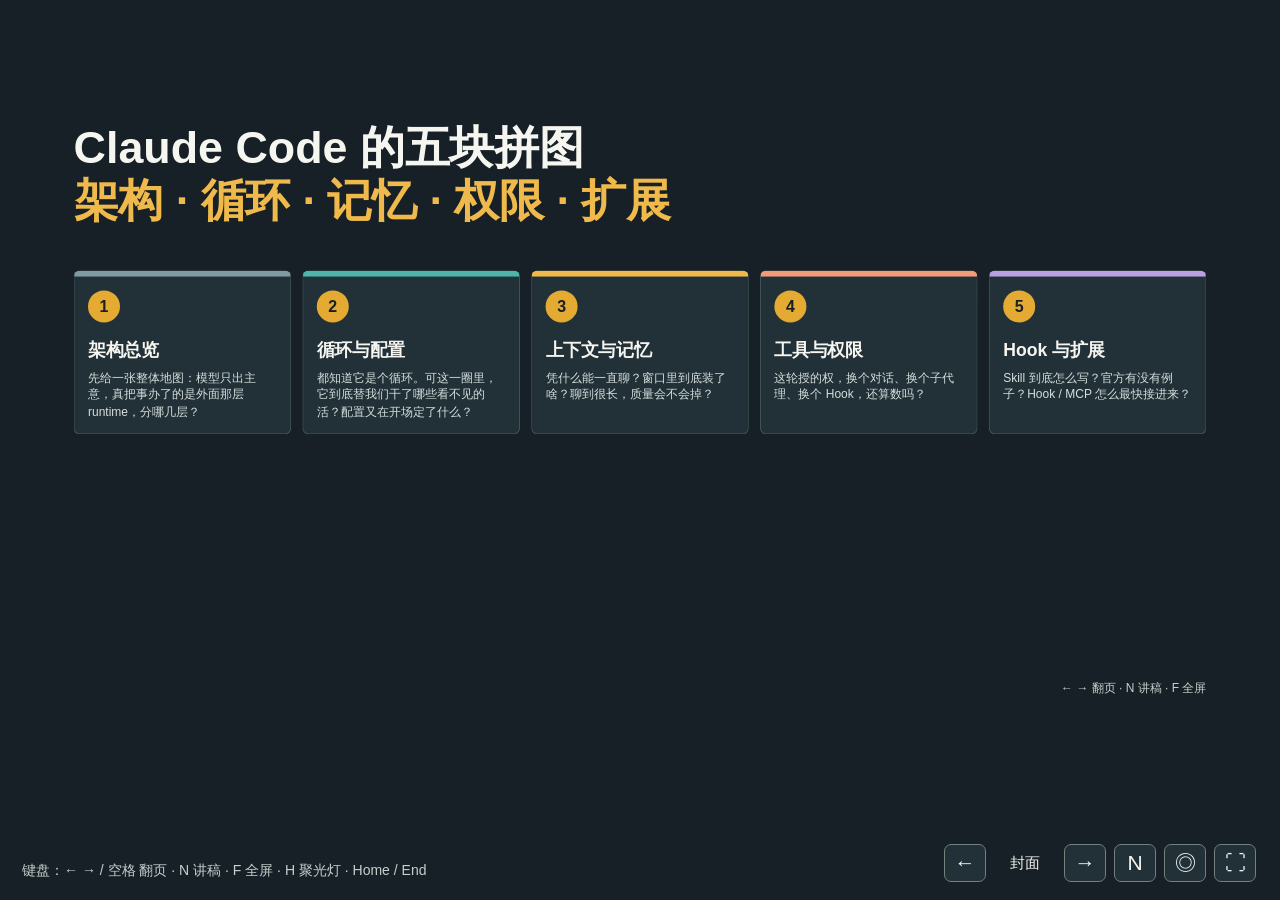
==== commit 2a90e5aa: "24" ====
--- a/index.html
+++ b/index.html
@@ -28,7 +28,7 @@
 
 <!-- ============ 01 五层架构地图 ============ -->
 <section class="slide" data-note="开场先给整体地图，回答审核最想问的：这套东西到底分几层、每层干嘛。核心一句先抛出：模型只会生成下一步说啥、调哪个工具，真把事办了、管好状态权限的是外面这五层 runtime。逆向材料里是明确的五层（1.4 节）：Layer5 入口分发 cli.tsx，支持 10+ 运行模式；Layer4 交互渲染，React+Ink 把过程画到终端；Layer3 编排层就是那个 while(true) 循环，源码里叫 QueryEngine，约 46KB 的 God Object，用 AsyncGenerator 一轮轮吐；Layer2 能力层 tools.ts/commands.ts/skills；Layer1 基础设施，API 客户端、全局状态 state.ts（60+ 字段）、MCP 通信、持久化。最该记住的工程约束：state.ts 必须是依赖图的叶子节点，被 200+ 文件导入，用 ESLint 规则 bootstrap-isolation 强制——这就是为什么它能稳。这张图后面每一章都回来定位。数字均为逆向材料所述，随版本变。">
-  <div class="top"><div class="kicker">一、架构总览</div><div class="chapter">01 / 40</div></div>
+  <div class="top"><div class="kicker">一、架构总览</div><div class="chapter">01 / 49</div></div>
   <h2>整体分五层：模型只出主意，runtime 才真把事办了</h2>
   <p class="subtitle">别把 Claude Code 想成一个更大的 Prompt。模型只生成「下一步说啥、调哪个工具」；把它变成动作、喂回结果、管好状态和权限的，是外面这<b>五层</b>——你从哪个入口进来走的都是它。</p>
   <div class="larch">
@@ -36,9 +36,9 @@
     <div class="lrow l4"><div class="ltag"><b>L4 交互渲染</b><span>React + Ink</span></div><div class="lbody"><b>把过程一个字一个字画到终端</b><span>流式输出、diff、你的输入 / 中断 / 历史，都在这层</span></div></div>
     <div class="lrow l3"><div class="ltag"><b>L3 编排</b><span>QueryEngine</span></div><div class="lbody"><b>那个 <code>while(true)</code> 循环（约 46KB「God Object」）</b><span>用 AsyncGenerator 一轮轮吐：搭上下文 → 问一次模型 → 跑工具 → 接着来或结束（第二章展开）</span></div></div>
     <div class="lrow l2"><div class="ltag"><b>L2 能力</b><span>tools · commands · skills</span></div><div class="lbody"><b>40+ 内置工具、50+ 斜杠命令、Skill</b><span>读写文件、跑 Shell、搜索、派子任务——每样都要先过校验和权限</span></div></div>
-    <div class="lrow l1"><div class="ltag"><b>L1 基础设施</b><span>state.ts · API · MCP</span></div><div class="lbody"><b>全局状态（60+ 字段）、API 客户端、MCP 通信、持久化</b><span>会话状态跨很多轮一直存着，撑起上面四层</span></div></div>
-  </div>
-  <div class="band" style="margin-top:16px"><b>它为什么能稳？</b>全局状态 <code>state.ts</code> 被强制做成依赖图的<b>叶子节点</b>（被 200+ 文件导入，用 ESLint 规则 <code>bootstrap-isolation</code> 卡住）。就因为状态和逻辑分得干净，中途压缩、失败重试、开子任务才不会把整盘搞乱。</div>
+    <div class="lrow l1"><div class="ltag"><b>L1 基础设施</b><span>全局状态 · API · MCP</span></div><div class="lbody"><b>全局状态、API 客户端、MCP 通信、持久化</b><span>会话状态跨很多轮一直存着，撑起上面四层</span></div></div>
+  </div>
+  <div class="band" style="margin-top:16px"><b>它为什么能稳？</b>把<b>全局状态</b>和业务逻辑分得干干净净——状态只被读写、不反过来依赖上层逻辑。就因为分得干净，中途压缩、失败重试、开子任务才不会把整盘搞乱。</div>
   <div class="foot"><span>不用记模块名，记住谁负责什么；后面每一章都回到这张图定位（分层与数字取自逆向材料，随版本变）</span><span>01</span></div>
 </section>
 
@@ -46,7 +46,7 @@
 <!-- ============ 02 入口统一路由 ============ -->
 <!-- ============ 02 入口路由 + 核心vs插件 ============ -->
 <section class="slide" data-note="这页回答两个架构问题，都是'各部分怎么拼在一起'。上半：入口怎么统一路由。逆向材料 2.6 节叫入口适配器矩阵——REPL/MCP/SDK/Bridge 五种入口共享同一套工具注册表和执行引擎，核心引擎对入口类型无感知，只在传输层、权限、状态三个维度用适配器注入不同策略：REPL 走 stdin/stdout、用户确认对话、完整 React 状态树；MCP 走 stdio、空权限上下文 getEmptyToolPermissionContext、无状态 LRU；SDK 走 spawn+structuredIO、SDK 控制协议、外部控制状态；Bridge 走 WebSocket/SSE、远程权限桥接、远程同步。一句话：不管从哪进，最后都汇到同一个 QueryEngine。下半：核心 vs 插件，按信任级别分轨（材料行1586/21250）。别把所有扩展想成一回事。核心（完全信任）：40+ 内置工具和命令，编译进主进程、中心化注册在 tools.ts——注意不是自动发现，因为工具 description 本身是 Prompt 的一部分，必须精确控制。往下信任递减、隔离递增：Plugin 中信任、主进程+策略过滤；MCP 低信任、进程级隔离、运行时动态注册到同一张表；Skill 高信任但纯 Prompt、根本不执行代码、只是 System Prompt 的一段；Hook 是事件总线，27 个生命周期节点，用 \\0 复合键做命名空间隔离。结论：工具/命令编译进核心，MCP/Plugin/Skill/外部 Hook 是运行时动态接入。数字取自逆向材料，随版本变。">
-  <div class="top"><div class="kicker">一、架构总览</div><div class="chapter">02 / 40</div></div>
+  <div class="top"><div class="kicker">一、架构总览</div><div class="chapter">02 / 49</div></div>
   <h2>五个入口怎么汇到一套核心？谁是核心、谁是插件？</h2>
   <p class="subtitle">上半：不管你从哪个入口进，最后都汇到<b>同一个 QueryEngine</b>——靠的是「入口适配器矩阵」。下半：接进来的东西<b>按信任级别分轨</b>，别把它们当成一回事。</p>
   <div class="grid two" style="margin-top:12px;align-items:start;gap:26px">
@@ -78,7 +78,7 @@
 
 <!-- ============ 03 启动速度 + 渲染质量 ============ -->
 <section class="slide" data-note="这页回答两个很实的工程问题：这么大一坨（数十万行 TS），启动为什么不慢？终端里那些流式输出、diff 为什么不卡不花屏？上半启动：材料 2.2 节叫分层启动路由器，核心思想是把'加载开销正比于所有模式的代码总量'改成'正比于你这次真正用到的模式'。四级：L0 环境预处理约 1ms、0 模块；L1 零依赖快速路径，claude --version 直接读 package.json 约 5ms、0 模块；L2 功能分流，MCP/Bridge/Daemon 这些按需动态导入，约 20-50ms、1-3 模块；L3 完整 CLI 约 100-200ms，才动态导入 main.tsx。再加两招：构建时 Feature Flag，用 Bun 的 feature() 把开关内联成布尔常量，没启用的代码直接从产物里消除；L3 并行化启动，把 MDM 读取、Keychain 预取这些 I/O 和模块导入的 CPU 活儿重叠起来。下半渲染：基于 Ink 的 React-to-Terminal 六阶段管线（React Reconciler → DOM 抽象 → Yoga Flexbox 布局 → Screen Buffer 用 TypedArray 位打包 → Diff 引擎 → ANSI 输出）。保质量靠三招：双缓冲 frontFrame/backFrame 只输出差异；Blit 优化，没变的节点直接 TypedArray 内存拷贝，典型会话 90% 以上屏幕是零成本复制；帧合并 throttle 到约 16ms、~60fps。落脚：启动快 = 只加载你要用的；渲染稳 = 只重画变了的。数字取自逆向材料，随版本变。">
-  <div class="top"><div class="kicker">一、架构总览</div><div class="chapter">03 / 40</div></div>
+  <div class="top"><div class="kicker">一、架构总览</div><div class="chapter">03 / 49</div></div>
   <h2>这么大一坨，凭什么启动不慢、终端不卡？</h2>
   <p class="subtitle">数十万行 TypeScript，却要求秒开、流式输出不花屏。两条工程主线：<b>启动只加载你这次真要用的</b>，<b>渲染只重画变了的</b>。</p>
   <div class="grid two" style="margin-top:10px;align-items:start;gap:26px">
@@ -114,7 +114,7 @@
 
 <!-- ============ 应用 01 架构总览：从任务到责任层 ============ -->
 <section class="slide application-slide" data-note="应用页。用一张五层图处理真实问题：先从症状入手，再顺着任务经过的入口、会话、循环、工具和横向能力定位。这里先固定排布，后续补入团队自己的真实案例与截图。">
-  <div class="top"><div class="kicker">一、架构总览</div><div class="chapter">04 / 40</div></div>
+  <div class="top"><div class="kicker">一、架构总览</div><div class="chapter">04 / 49</div></div>
   <h2>应用：一次任务卡住，先在哪一层找原因？</h2>
   <p class="subtitle">不急着改 Prompt。对着第 01 页那张五层图，从症状定位到具体某一层，才能把问题交给对的地方。</p>
   <div class="grid three" style="margin-top:30px">
@@ -129,7 +129,7 @@
 
 <!-- ============ 02 循环动画（旧 03，主讲保留） ============ -->
 <section class="slide" data-locked="true" data-lock-note="已确认满意。锁定本页的结构、文案和视觉样式；后续排版只允许调整页面顺序。" data-note="第一个专题，也是全场地基。别念字，直接点下一步让它一轮一轮跑。左边高亮当前走到哪，右边消息记录会一条条长出来——这就是它的上下文，越攒越长。跑到测试通过就停。强调：每一轮模型看到的，都是右边这坨不断变长的东西；准备、查权限、收拾结果这些活对你是不可见的。">
-  <div class="top"><div class="kicker">二、循环与配置</div><div class="chapter">05 / 40</div></div>
+  <div class="top"><div class="kicker">二、循环与配置</div><div class="chapter">05 / 49</div></div>
   <h2>点一下，看它一轮一轮把活干完</h2>
   <div class="demo loopdemo">
     <div class="ring" id="loopRing">
@@ -155,9 +155,55 @@
 </section>
 
 
+<!-- ============ 源码：queryLoop 主循环 ============ -->
+<section class="slide slide-31-density" data-note="贴源码页。上一页那个可点的 demo 演示了循环一轮一轮走，这页直接看它的真身：query.ts 的 queryLoop。业界做状态机有 XState 可视化状态图、LangGraph 有向图、asyncio TaskGroup，Claude Code 选了最朴素的——async function* + while(true)。逐行读循环体：① maybeCompact 先看要不要压上下文（记忆章讲过的自动压缩就在这触发）；② callModel 问一次模型；③ yield* processResponse 处理流式响应并执行工具——注意是 yield*，把里面 yield 的每个事件透传给外层 for await 的消费者，这就是流式；④ 出错走 attemptRecovery，能恢复就改 state 然后 continue 回循环顶重试，不能恢复就 return 终止；⑤ 还有工具调用没跑完（needsFollowUp）就 turnCount+1、continue 带着结果进下一轮。整个循环靠 continue 继续、return 终止，没有状态枚举、没有转换表、没有事件调度。为什么敢这么朴素？材料的观点：核心组件 LLM 本身就不确定，外面套一个复杂精巧的确定性状态机是自欺，while(true) 最坦诚。另外它是 async function*（生成器）不是返回 Promise——所以调用方能 for await 逐步消费，也让每个子 Agent 持有自己独立的 Generator。代码照抄材料 3.3，简化示意，随版本变。">
+  <div class="top"><div class="kicker">二、循环与配置</div><div class="chapter">06 / 49</div></div>
+  <h2>贴源码：那个"一轮一轮"的循环长什么样</h2>
+  <p class="subtitle">上一页点着看了循环怎么走，这页看它的真身。业界做状态机有 XState、LangGraph、asyncio TaskGroup 一堆精巧方案——Claude Code 选了最朴素的 <code>while(true)</code>。</p>
+  <div class="grid two" style="margin-top:12px">
+    <div>
+      <div class="code-cap">源码 <code>query.ts</code> 核心循环（材料 §3.3，简化）</div>
+      <div class="code"><span class="k">async function</span>* queryLoop(state, config, deps) {
+  <span class="k">while</span> (<span class="s">true</span>) {
+    <span class="c">// 1. 需要就先压上下文（记忆章那套自动压缩）</span>
+    state = <span class="k">await</span> maybeCompact(state, config)
+
+    <span class="c">// 2. 问一次模型</span>
+    <span class="k">const</span> response = <span class="k">await</span> deps.callModel(state.messages, config)
+
+    <span class="c">// 3. 处理流式响应 + 执行工具（yield* 透传事件）</span>
+    <span class="k">const</span> result = <span class="k">yield</span>* processResponse(response, state)
+
+    <span class="c">// 4. 出错：能恢复就 continue 重试，否则 return 终止</span>
+    <span class="k">if</span> (result.error) {
+      <span class="k">const</span> recovery = attemptRecovery(result.error, state)
+      <span class="k">if</span> (recovery) { state = {...state, ...recovery}; <span class="k">continue</span> }
+      <span class="k">return</span> { reason: <span class="s">'error'</span>, error: result.error }
+    }
+
+    <span class="c">// 5. 还有工具没跑完 → 带着结果进下一轮</span>
+    <span class="k">if</span> (result.needsFollowUp) {
+      state = {...state, turnCount: state.turnCount + 1}
+      <span class="k">continue</span>
+    }
+    <span class="c">// ...都没有 → 循环自然结束</span>
+  }
+}</div>
+    </div>
+    <div>
+      <div class="band" style="margin-bottom:12px"><b>就一个 <code>while(true)</code>：</b><code>continue</code> 继续下一轮、<code>return</code> 终止。没有状态枚举、没有转换表、没有事件调度——想知道"为什么走到这"，看 state 里的字段就行。</div>
+      <div class="code-cap">两个不起眼但关键的写法</div>
+      <div class="band orange-band" style="margin-top:8px"><b>① <code>async function*</code>（生成器），不是返回 Promise。</b>所以调用方能 <code>for await</code> 逐步消费——这就是你看到的<b>流式输出</b>；每个子 Agent 也能各持一个独立 Generator。<br><br><b>② <code>yield* processResponse</code>：</b>把内部 <code>yield</code> 的每个事件<b>透传</b>给外层消费者，边跑工具边往外吐。</div>
+      <div class="hint" style="margin-top:12px"><b>为什么敢这么朴素？</b>材料的观点：核心组件 LLM 本身就不确定，外面再套一个精巧的确定性状态机是自欺——<code>while(true)</code> 最坦诚，读代码的人一眼就知道"这循环会一直转，直到明确停"。</div>
+    </div>
+  </div>
+  <div class="foot"><span>最核心的调度就是一个 while(true)：continue 继续、return 终止；async function* 带来流式与子 Agent 独立消费（源码取自逆向材料，随版本变）</span><span>06</span></div>
+</section>
+
+
 <!-- ============ 05 配置文件（原记忆章，前移） ============ -->
 <section class="slide" data-note="接着讲配置——它和循环一样，是启动就定下的宏观设置，所以放在这一章。直接回答审核问的：配置文件读哪些？优先级什么？按什么顺序覆盖？加载后锁定还是运行时能改？分两张表。左边 settings.json 的五级优先级，高到低：企业 managed、命令行参数、项目本地 settings.local.json、项目共享 settings.json、用户 ~/.claude。强调一点：权限规则是合并不是覆盖。右边讲生效方式：大多数实时热更新（权限、hook 改完就生效），例外是 model 和 outputStyle 要重启。再顺带把 CLAUDE.md 那四层放上来。落脚：别把该热更新的当成要重启，也别以为高优先级会把低优先级整个盖掉。">
-  <div class="top"><div class="kicker">二、循环与配置</div><div class="chapter">06 / 40</div></div>
+  <div class="top"><div class="kicker">二、循环与配置</div><div class="chapter">07 / 49</div></div>
   <h2>配置读哪些、谁盖谁、改完要不要重启？</h2>
   <p class="subtitle">这几个问题最容易踩坑：同一条规则在不同项目表现不一样，多半是优先级和"合并还是覆盖"没搞清。</p>
   <div class="grid two" style="margin-top:14px">
@@ -165,7 +211,7 @@
       <div class="code-cap">settings.json 五级优先级（高 → 低）</div>
       <div class="priostack">
         <div class="ptier"><b>企业 managed</b><span>组织下发的 <code>managed-settings.json</code>，放在系统级目录（macOS <code>/Library/Application Support/ClaudeCode/</code>），由 MDM 统一推送，谁都盖不掉</span></div>
-        <div class="ptier"><b>命令行参数</b><span>本次启动临时指定，如 <code>--permission-mode plan</code>、<code>--dangerously-skip-permissions</code>（跳过所有确认）、<code>--add-dir ../lib</code></span></div>
+        <div class="ptier"><b>命令行参数</b><span>本次启动临时指定，如 <code>--permission-mode plan</code>、<code>--dangerously-skip-permissions</code>（跳过绝大多数确认）、<code>--add-dir ../lib</code></span></div>
         <div class="ptier"><b>项目本地 <code>.claude/settings.local.json</code></b><span>只你自己、不提交 git</span></div>
         <div class="ptier"><b>项目共享 <code>.claude/settings.json</code></b><span>随仓库提交，团队共享</span></div>
         <div class="ptier"><b>用户 <code>~/.claude/settings.json</code></b><span>你所有项目的兜底</span></div>
@@ -190,13 +236,13 @@
       </table>
     </div>
   </div>
-  <div class="foot"><span>不确定当前生效的是哪条，用 /permissions、/context 看真实结果</span><span>06</span></div>
+  <div class="foot"><span>不确定当前生效的是哪条，用 /permissions、/context 看真实结果</span><span>07</span></div>
 </section>
 
 
 <!-- ============ 06 指令：分层 + 按路径条件生效 ============ -->
 <section class="slide" data-note="这页接着上一页的配置文件讲，回答一个很实的问题：项目指令除了分层，还能不能'只在改某类文件时才生效'？能——这就是 .claude/rules 条件规则，很多人没用过。别把项目规矩写成一大段永远在场的长 Prompt，那样既费上下文、模型遵循度还下降。CLAUDE.md 是无条件加载（四层覆盖链：企业 /etc/claude-code → 用户 ~/.claude → 项目 repo 根和 .claude → 条件规则 .claude/rules → 私有 CLAUDE.local.md）。而 .claude/rules/*.md 是条件规则：frontmatter 里写 paths（源码内部字段叫 globs），只有当 glob 匹配到当前在改的文件时，这条规则才注入。举例：前端组件规范只在改 src/components 下的 tsx 时才进上下文，改后端时根本不占位。这是'最小权限原则'搬到 Prompt 工程，尤其适合 monorepo 前后端分治。再提一句 @import：CLAUDE.md 里能用 @./path 引另一个文件，有防循环、限深度 5、符号链接安全三重防护。落脚：会变的进度别塞永久指令，放会话摘要；跟文件强相关的规矩用 rules+paths 按需触发。字段名和路径取自逆向材料，随版本变。">
-  <div class="top"><div class="kicker">二、循环与配置</div><div class="chapter">07 / 40</div></div>
+  <div class="top"><div class="kicker">二、循环与配置</div><div class="chapter">08 / 49</div></div>
   <h2>项目指令：不只分层，还能「改到某类文件才生效」</h2>
   <p class="subtitle">承接上一页的配置文件——指令也一样有层级，而且比配置多一招：<code>.claude/rules/</code> 条件规则，能让某条规矩<b>只在你动某类文件时</b>才进上下文。很多人没用过这个。</p>
   <div class="grid two" style="margin-top:12px;align-items:start;gap:26px">
@@ -224,13 +270,13 @@
       <div class="band orange-band" style="margin-top:12px"><b>只在改 <code>src/components</code> 下的文件时，这条规矩才进上下文</b>；改后端时它根本不占位。这就是「最小权限」搬到 Prompt——尤其适合 monorepo 前后端分治，省窗口、也少让模型分心。</div>
     </div>
   </div>
-  <div class="foot"><span>会变的进度放会话摘要，别塞永久指令；跟文件强相关的规矩用 rules + paths 按需触发（字段名取自逆向材料，随版本变）</span><span>07</span></div>
+  <div class="foot"><span>会变的进度放会话摘要，别塞永久指令；跟文件强相关的规矩用 rules + paths 按需触发（字段名取自逆向材料，随版本变）</span><span>08</span></div>
 </section>
 
 
 <!-- ============ 应用页 · 二、循环与配置 ============ -->
 <section class="slide application-slide" data-note="应用页——按审核要求，给真配置样例和真命令，不再只给文字卡。左边一份可直接抄的 .claude/settings.json：model、permissions、hooks 三块最常用，注意 model 改完要重启、权限和 hook 热更新。右边给能当场敲的命令：Shift+Tab 切模式、/config 核对生效值、/memory 浏览编辑各层 CLAUDE.md 并挑作用域、--permission-mode 启动参数。落脚：配置分层写、按生效方式记住哪些要重启。这些样例字段随版本会变，以 /config 实际显示为准。">
-  <div class="top"><div class="kicker">二、循环与配置</div><div class="chapter">08 / 40</div></div>
+  <div class="top"><div class="kicker">二、循环与配置</div><div class="chapter">09 / 49</div></div>
   <h2>应用：把规矩写进配置文件（给你可抄的样例）</h2>
   <p class="subtitle">讲完循环、配置、条件规则，落到手上：一份能直接抄的 <code>.claude/settings.json</code>，加几条当场能敲的命令。</p>
   <div class="grid two" style="margin-top:12px;align-items:start;gap:26px">
@@ -239,8 +285,8 @@
       <div class="code"><span class="k">{</span>
   <span class="k">"model"</span>: <span class="s">"claude-opus-4-5"</span>,   <span class="c">// 改完要重启</span>
   <span class="k">"permissions"</span>: {              <span class="c">// 改完热更新</span>
-    <span class="k">"allow"</span>: [<span class="s">"Bash(npm test:*)"</span>],
-    <span class="k">"ask"</span>:   [<span class="s">"Bash(git push:*)"</span>],
+    <span class="k">"allow"</span>: [<span class="s">"Bash(npm test *)"</span>],
+    <span class="k">"ask"</span>:   [<span class="s">"Bash(git push *)"</span>],
     <span class="k">"deny"</span>:  [<span class="s">"Read(./.env)"</span>]
   },
   <span class="k">"hooks"</span>: {                    <span class="c">// 改完热重载</span>
@@ -263,18 +309,18 @@
       <div class="band purple-band" style="margin-top:14px"><b>本节落地：</b>配置<b>分层写</b>（managed / 项目 / 个人），按<b>生效方式</b>记住哪些热更新、哪些要重启（<code>model</code>、<code>outputStyle</code> 要新会话）。</div>
     </div>
   </div>
-  <div class="foot"><span>应用页 · 循环与配置 · 样例字段随版本会变，以 /config 实际显示为准</span><span>08</span></div>
+  <div class="foot"><span>应用页 · 循环与配置 · 样例字段随版本会变，以 /config 实际显示为准</span><span>09</span></div>
 </section>
 
 <!-- ============ 07 上下文里装了啥（budget demo） ============ -->
 <section class="slide" data-locked="true" data-lock-note="已确认满意。锁定本页的结构、文案和视觉样式；后续排版只允许调整页面顺序。" data-note="第二专题，回答凭什么能一直聊。先破误解：它不是靠无限大的窗口，是把有限窗口当资源调度。点填充，看六块各占多少。这里不再只分看得见和看不见，而是按来源与进入时机区分：启动注入、对话产生、运行时回填、输出预留。重点看橙色工具结果，它是运行中动态回填、也最容易失控的一块。百分比是实测示例，随版本和项目会变，现场可 /context 查。">
-  <div class="top"><div class="kicker">三、上下文与记忆</div><div class="chapter">09 / 40</div></div>
+  <div class="top"><div class="kicker">三、上下文与记忆</div><div class="chapter">10 / 49</div></div>
   <h2>上下文窗口里装了什么</h2>
   <p class="subtitle">以 20 万 token 的窗口为例，点一下按进入顺序填充：启动注入的固定开销、对话产生的内容、运行时回填的工具结果。</p>
   <div class="budgetdemo">
     <div class="budget-bar"><div class="track" id="budgetTrack">
-      <div class="bseg sys"    data-w="12"><span>系统提示词 ~4.2K</span></div>
-      <div class="bseg tools"  data-w="14"><span>内置工具定义 ~10K</span></div>
+      <div class="bseg sys"    data-w="12"><span>系统提示词 ~485</span></div>
+      <div class="bseg tools"  data-w="14"><span>内置工具定义 ~38.6K</span></div>
       <div class="bseg proj"   data-w="10"><span>CLAUDE.md ~2K</span></div>
       <div class="bseg msg"    data-w="14"><span>你的话+模型回复</span></div>
       <div class="bseg result" data-w="38"><span>工具结果：代码/日志/搜索</span></div>
@@ -287,8 +333,8 @@
       <span class="lg"><span class="sw reserve"></span>为下一次输出预留</span>
     </div>
     <div class="budget-rows" id="budgetRows">
-      <div class="brow b-sys"><div class="bk">系统提示词<span class="pct">~4.2K</span><span class="bwho boot">启动注入</span></div><div class="btip">平台规则与运行边界，在你输入前已进入上下文；官方示例约 4,200 token。</div></div>
-      <div class="brow b-tools"><div class="bk">内置工具定义<span class="pct">~10K</span><span class="bwho boot">启动注入</span></div><div class="btip">Read/Edit/Bash 等工具的名称、参数、约束，始终在场；这块无官方精确值，此处按量级估。</div></div>
+      <div class="brow b-sys"><div class="bk">系统提示词<span class="pct">~485</span><span class="bwho boot">启动注入</span></div><div class="btip">平台规则与运行边界，在你输入前已进入上下文；本机实测约 485 token（0.2%）。</div></div>
+      <div class="brow b-tools"><div class="bk">内置工具定义<span class="pct">~38.6K</span><span class="bwho boot">启动注入</span></div><div class="btip">Read/Edit/Bash 等工具的名称、参数、约束，始终在场；本机实测约 38.6K token（19.3%），是启动开销里最大的一块。</div></div>
       <div class="brow b-proj"><div class="bk">CLAUDE.md<span class="pct">~2K</span><span class="bwho boot">启动注入</span></div><div class="btip">启动时读取的项目规则与长期记忆；官方示例项目级约 1,800 token。</div></div>
       <div class="brow b-msg"><div class="bk">你的话 + 模型回复<span class="pct">~14%</span><span class="bwho conversation">对话产生</span></div><div class="btip">人提交任务，模型逐轮生成判断与回复。</div></div>
       <div class="brow b-result"><div class="bk">工具结果<span class="pct">~38%</span><span class="bwho runtime">动态回填</span></div><div class="btip">工具执行后写回当前会话；大日志最容易快速膨胀。</div></div>
@@ -296,13 +342,13 @@
     </div>
   </div>
   <div class="demo-bar" style="margin-top:14px"><button class="demo-btn" id="budgetPlay">填充看看 ▶</button><button class="demo-btn ghost" id="budgetReset">重来</button><span class="demo-status" id="budgetStatus">点一下，按进入顺序区分启动注入、对话产生和动态回填</span></div>
-  <div class="foot"><span>token 量级与百分比均为实测示例（部分取自官方文档示意值），随版本 / 项目 / 接入的 MCP 会变；现场可用 /context 查实际占用</span><span>09</span></div>
+  <div class="foot"><span>token 量级与百分比均为实测示例（部分取自官方文档示意值），随版本 / 项目 / 接入的 MCP 会变；现场可用 /context 查实际占用</span><span>10</span></div>
 </section>
 
 
 <!-- ============ 07 注入机制（NEW） ============ -->
 <section class="slide" data-locked="true" data-lock-note="已确认满意。锁定本页的结构、文案和视觉样式；后续排版只允许调整页面顺序。" data-note="这页回答一轮上下文到底怎么拼出来的，重点讲你看不见的隐式注入。分两段隐式 + 一段显式。第一段启动前缀：系统提示词和内置工具 schema 先进，然后 CLAUDE.md 按目录树从根到工作目录逐层拼接——企业策略、~/.claude、项目根、当前目录，同级里 CLAUDE.local.md 排在 CLAUDE.md 之后。关键一句：这些文件全部拼接进去，谁也不覆盖谁，越靠近工作目录的排越后、最后读到；而且 CLAUDE.md 是作为系统提示词之后的一条 user 消息注入的，你在终端里根本看不到。子目录 CLAUDE.md、带 paths 的规则、Skill 正文、MCP 完整 schema 都留到运行时按需加载。中间那段人显式发起的一笔带过。收尾强调：隐式注入占了一大半，人真正手输的只有中间一段。">
-  <div class="top"><div class="kicker">三、上下文与记忆</div><div class="chapter">10 / 40</div></div>
+  <div class="top"><div class="kicker">三、上下文与记忆</div><div class="chapter">11 / 49</div></div>
   <h2>一轮上下文，是按什么顺序组装起来的？</h2>
   <p class="subtitle">大部分内容是你看不见的「隐式注入」：启动前缀 + 运行时按需。你真正手输的，只有中间那一小段。</p>
   <div class="inject-flow" style="margin-top:16px">
@@ -343,65 +389,65 @@
     </div>
   </div>
   <div class="band purple-band inject-note"><b>一句话记住：</b>01 和 03 两段隐式内容，终端里几乎都看不到，却占了上下文一大半；人真正手输的只有中间 02 那一小段。想省上下文，先盯住隐式这两段。</div>
-  <div class="foot"><span>CLAUDE.md 走「拼接」不走「覆盖」；子目录规则、Skill 正文、完整工具 schema 尽量留在运行时按需阶段</span><span>10</span></div>
+  <div class="foot"><span>CLAUDE.md 走「拼接」不走「覆盖」；子目录规则、Skill 正文、完整工具 schema 尽量留在运行时按需阶段</span><span>11</span></div>
 </section>
 
 
 <!-- ============ 08 工具输出防爆炸（NEW） ============ -->
-<section class="slide" data-locked="true" data-lock-note="已确认满意。锁定本页的结构、文案和视觉样式；后续排版只允许调整页面顺序。" data-note="这页只回答一件事：工具结果太长怎么办。先看左边四种情况的处理原则，重点讲太长和太短两行。右边给两个具体例子。太长：一次 grep 命中几百上千行，运行时不会把整坨塞回上下文，而是把完整结果落到一个文件里，只回一条带路径 + 命中数的引用，模型要细看再按路径展开——省下的就是第 07 页那 38%。太短或为空更容易被误判：命令成功但没有输出、或搜索零命中，如果只回一个空字符串，模型会以为工具没跑成，所以运行时会补一句明确信号，比如 exit 0，无输出 或 无匹配（0 处）。把这两种都收拾干净，工具结果这块就不会失控。">
-  <div class="top"><div class="kicker">三、上下文与记忆</div><div class="chapter">11 / 40</div></div>
+<section class="slide" data-locked="true" data-lock-note="已确认满意。锁定本页的结构、文案和视觉样式；后续排版只允许调整页面顺序。" data-note="这页只回答一件事：工具结果太长怎么办。先看左边四种情况的处理原则，重点讲太长和太短两行。右边给两个具体例子。太长：一次 grep 命中几百上千行，运行时不会把整坨塞回上下文，而是把完整结果落到一个文件里，只回一句 (Output file has written to …) 的引用，模型要细看再按路径展开——省下的就是第 07 页那 38%。太短或为空更容易被误判：命令成功但没有输出，如果只回一个空字符串，模型会以为工具没跑成，所以运行时会补一句明确信号，实际返回的就是 (Bash completed with no output)。把这两种都收拾干净，工具结果这块就不会失控。">
+  <div class="top"><div class="kicker">三、上下文与记忆</div><div class="chapter">12 / 49</div></div>
   <h2>工具结果太长怎么办？</h2>
   <p class="subtitle">第 07 页占用图里橙色 38% 就是这块，最容易膨胀。工具一调完就地整理，别只等后面的压缩兜底。</p>
   <div class="grid two" style="margin-top:16px;grid-template-columns:1.05fr 1fr">
     <table class="matrix" style="margin-top:0">
       <tr><th>情况</th><th>运行时怎么处理</th></tr>
-      <tr><td>太长（大日志 / 大文件）</td><td>完整结果落到文件，只回一条<b>带路径的引用</b>，要用再按路径展开</td></tr>
-      <tr><td>太短 / 为空</td><td>补一个<b>明确信号</b>（如 <code>exit 0，无输出</code>），别让模型以为工具没跑成</td></tr>
+      <tr><td>太长（大日志 / 大文件）</td><td>完整结果落到文件，只回一句<code>(Output file has written to …)</code>，要用再按路径 Read 展开</td></tr>
+      <tr><td>太短 / 为空</td><td>补一个<b>明确信号</b>（如 <code>(Bash completed with no output)</code>），别让模型以为工具没跑成</td></tr>
       <tr><td>二进制 / 图片</td><td>不塞原始字节，转成一句<b>描述</b>（多少字节、什么类型）</td></tr>
       <tr><td>重复 / 刷屏日志</td><td><b>去重、合并</b>同类行，只留代表 + 计数</td></tr>
     </table>
     <div class="tool-eg">
       <div class="tool-eg-block long">
         <div class="eg-cap"><span class="eg-dot orange"></span>太长 · 落文件 + 留引用</div>
-        <div class="code"><span class="c"># grep 命中 1,284 行，不整坨回填，而是：</span>
-↳ 已写入 <span class="s">/tmp/cc-grep-8f2.txt</span>
-  <span class="k">1,284</span> 处命中 · 需要就按此路径展开</div>
+        <div class="code"><span class="c"># grep 命中上千行，不整坨回填，运行时实际回一句：</span>
+<span class="k">(Output file has written to</span> <span class="s">/tmp/cc-grep-8f2.txt</span><span class="k">)</span>
+<span class="c"># 模型要细看再按这个路径 Read 展开</span></div>
       </div>
       <div class="tool-eg-block short">
         <div class="eg-cap"><span class="eg-dot teal"></span>太短 / 空 · 给明确信号</div>
-        <div class="code"><span class="c"># 命令成功但没有 stdout，不回空串，而是：</span>
-<span class="k">exit 0</span>，无输出
-
-<span class="c"># 搜索零命中，不回空，而是：</span>
-<span class="k">无匹配（0 处）</span></div>
-      </div>
-    </div>
-  </div>
-  <div class="foot"><span>能无限膨胀的只有工具结果这一块；把它管住，窗口就稳了一大半</span><span>11</span></div>
+        <div class="code"><span class="c"># 命令成功但没有 stdout，不回空串，运行时实际回：</span>
+<span class="k">(Bash completed with no output)</span>
+<span class="c"># 这样模型不会误以为工具没跑成</span></div>
+      </div>
+    </div>
+  </div>
+  <div class="foot"><span>能无限膨胀的只有工具结果这一块；把它管住，窗口就稳了一大半</span><span>12</span></div>
 </section>
 
 
 <!-- ============ 09 压缩机制动画（全场重点） ============ -->
-<section class="slide" data-locked="true" data-lock-note="已确认满意。已修正布局与动态滚动；锁定本页的结构、文案和视觉样式，后续排版只允许调整页面顺序。" data-note="全场最重要的一页，慢慢讲。先纠正一个我自己以前的糊涂说法：不是笼统的四层，源码里其实是两类压法 + 一个触发器。左边：第一类微压缩 microcompact，就地把旧工具结果去重、截断、换引用（限 Read/Bash/Grep 等几类工具的结果），全程本地、不调模型，这是最常发生的；第二类全量压缩 compact，才调一次模型，把旧历史压成摘要 + 打边界 + 保留最近几轮原文 + 回填关键文件，这个较少触发。第三块 autoCompact 不是一种压法，是触发器，盯着有效窗口减 13k 的阈值、时间、以及请求太长被拒（PTL）来决定何时压。手动模式：点压一步，先看微压缩把那块构建日志去重截断换引用（88→52%，不调模型），再点一步升级到全量压缩、调一次模型压成摘要（52→30%，最近一轮原文保留）。讲完手动点看动态压缩，也是手动一步步点：上下文一轮轮涨，autoCompact 越过阈值先做便宜的微压缩、占用回落；又涨、旧结果已被微压过压无可压、仍超限，才升级到全量 LLM 压缩。强调两点：一是大多数时候只做本地微压缩，全量较少触发；二是全量那次是独立模型请求，失败会导致会话继续涨到 Prompt too long——这是我本地日志里真见过的。">
-  <div class="top"><div class="kicker">三、上下文与记忆</div><div class="chapter">12 / 40</div></div>
-  <h2>压缩其实是两类做法 + 一个触发器，只有一类调模型</h2>
+<section class="slide" data-locked="true" data-lock-note="已确认满意。demo 已从两类做法扩展为完整五道工序（用户 2026-07-30 要求）；结构/视觉锁定，后续排版只允许调整页面顺序。" data-note="全场最重要的一页，慢慢讲。压缩不是笼统一下全压，源码里准备下一轮请求前，上下文按'先便宜、先不伤信息'的顺序过五道收窄工序，够了就停。左边五个盒子就是这五道：1 budget 削减——先按预算砍掉明显能省的，比如很多轮前那块早就用不上的大工具输出，整块丢掉；2 snip 裁剪——某一条特别长的输出，留头尾、中间省略；3 microcompact 微压缩——一批旧结果去重、大块换成一行引用（缓存版走 cache_edits 在服务端删、还不破坏缓存命中），本地不调模型，这是最常发生的；4 context collapse 折叠——把一大段历史折叠成更紧凑的表示，范围比裁单条更大；5 auto-compact 全量——前四道都腾不出空间了，才花一次模型调用把旧历史压成摘要 + 打边界 + 保留最近原文 + 回填关键文件，成本最高放最后。前四道都在本地(不调模型或代价极低)，只有第 5 道真正调一次模型。手动模式：点压一步，逐道看右边上下文里对应那块被怎么处理、仪表占用一步步回落。动态模式(看动态压缩)：上下文一轮轮涨过阈值线(有效窗口减 13k)就触发压缩，先上便宜的前几道、够了就停；再涨、旧结果已压无可压仍超限，才升级到折叠、乃至第 5 道全量。强调两点：一是能省的先省、动模型的放最后，大多数时候前几道就够了；二是全量那次是独立模型请求，失败会导致会话继续涨到 Prompt too long——这是我本地日志里真见过的。这页演过程，第 14 页那张表是它的文字速查。">
+  <div class="top"><div class="kicker">三、上下文与记忆</div><div class="chapter">13 / 49</div></div>
+  <h2>压缩不是一下全压——五道工序按顺序过，只有最后一道调模型</h2>
   <div class="demo compdemo">
     <div class="comp-layers" id="compLayers">
-      <div class="comp-layer" data-layer="0"><b>微压缩 microcompact</b><span>旧工具结果就地截断 / 换引用 / 去重清除；缓存版走 cache_edits 删除还保住缓存命中</span><span class="tag-local">本地 · 不调模型 · 最常做</span></div>
-      <div class="comp-layer" data-layer="1"><b>全量压缩 compact</b><span>旧历史压成一段摘要 + 打边界 + 保留最近几轮原文 + 回填关键文件</span><span class="tag-llm">调一次模型 · 较少触发</span></div>
-      <div class="comp-layer" data-layer="2"><b>autoCompact 触发器</b><span>盯阈值(有效窗口−13k)/时间/请求被拒(PTL)，决定何时压：先微压，压完还超才升级全量</span><span class="tag-trigger">只管何时压</span></div>
+      <div class="comp-layer" data-layer="0"><b>1 · budget 削减</b><span>先按预算砍掉明显能省的：老旧的大工具输出整块丢掉</span><span class="tag-local">本地 · 不调模型</span></div>
+      <div class="comp-layer" data-layer="1"><b>2 · snip 裁剪</b><span>某条特别长的输出，留头尾、中间省略</span><span class="tag-local">本地 · 不调模型</span></div>
+      <div class="comp-layer" data-layer="2"><b>3 · microcompact 微压缩</b><span>一批旧结果去重、大块换成一行引用（缓存版走 cache_edits）</span><span class="tag-local">本地 · 不调模型 · 最常做</span></div>
+      <div class="comp-layer" data-layer="3"><b>4 · context collapse 折叠</b><span>一大段历史折叠成更紧凑的表示</span><span class="tag-local">本地 · 代价很低</span></div>
+      <div class="comp-layer" data-layer="4"><b>5 · auto-compact 全量</b><span>调一次模型压成摘要 + 边界 + 保留最近原文 + 回填关键文件</span><span class="tag-llm">调一次模型 · 成本最高 · 放最后</span></div>
     </div>
     <div class="comp-right">
       <div class="meter" id="compMeter">
         <div class="thresh"></div>
         <div class="track">
-          <div class="fill used" id="compUsed" style="width:88%"></div>
+          <div class="fill used" id="compUsed" style="width:92%"></div>
           <div class="free"></div>
-          <div class="cap"><span class="used-label" id="compUsedLabel">已用 88%</span><span class="free-label" id="compFreeLabel">空余 12%</span></div>
+          <div class="cap"><span class="used-label" id="compUsedLabel">已用 92%</span><span class="free-label" id="compFreeLabel">空余 8%</span></div>
         </div>
       </div>
       <div class="ctx">
-        <div class="chead">当前上下文里都装了啥（点"压一步"看微压缩→全量两类做法 / 或点"看动态压缩"看 autoCompact 何时触发）</div>
+        <div class="chead">当前上下文里都装了啥（点"压一步"逐道看这五道各动了什么 / 或点"看动态压缩"看 autoCompact 越过阈值线后如何按序升级）</div>
         <div class="ctx-list" id="ctxList"></div>
       </div>
     </div>
@@ -410,15 +456,41 @@
     <button class="demo-btn" id="compNext">压一步 ▼</button>
     <button class="demo-btn" id="compAuto">▶ 看动态压缩</button>
     <button class="demo-btn ghost" id="compReset">重来</button>
-    <span class="demo-status" id="compStatus">两类做法：本地微压缩(不调模型) → 不够再升级全量压缩(调一次模型)；autoCompact 只管何时压</span>
-  </div>
-  <div class="foot"><span>绿=本地微压缩(不调模型)，黄=全量压缩(调一次模型)，紫=触发器；全量那次模型请求若失败，会话会继续涨到 Prompt too long（占用百分比为实测示例，随版本变）</span><span>12</span></div>
+    <span class="demo-status" id="compStatus">五道按顺序过：前四道都在本地(不调模型或代价极低)，够了就停；实在腾不出空间，才升级到第 5 道那次真正的模型调用</span>
+  </div>
+  <div class="foot"><span>绿=本地工序(1~4，不调模型)，黄=第 5 道全量压缩(调一次模型)；阈值线=有效窗口−13k，越线才开始压；全量那次模型请求若失败，会话会继续涨到 Prompt too long（占用百分比为实测示例，随版本变）</span><span>13</span></div>
+</section>
+
+
+<!-- ============ 压缩其实是五道工序按顺序过 ============ -->
+<section class="slide slide-31-density" data-note="上一页 demo 现在把五道工序全演出来了（手动逐道 + 动态按序升级），这页是它的文字速查表——把'一轮里到底按什么顺序动手'一眼摊清。源码里在准备下一轮请求前，上下文要顺序过五道收窄工序（query.ts 附近那段，行号随版本变），从最便宜、最不伤信息的先上，一道不够再上下一道：第一道 budget 削减，先按预算砍掉可省的部分（比如老旧的大工具输出）；第二道 snip，裁剪单条过长的消息/输出；第三道 microcompact 微压缩，本地把一批消息合并简写，不调模型、零 API 成本；第四道 context collapse，把更大范围的历史折叠成更紧凑的表示；第五道才是 auto-compact 全量压缩——真正调一次模型生成摘要，成本最高，放最后。核心设计取舍：便宜的、损失小的排前面，能在前几道解决就不惊动模型；只有前面都不够腾出空间，才升级到调模型的全量压缩。跟上一页的关系一句话：上一页是动画演过程，这页是同一套五道工序的文字清单，互补不冲突。工序名/行号取自源码，随版本变。">
+  <div class="top"><div class="kicker">三、上下文与记忆</div><div class="chapter">14 / 49</div></div>
+  <h2>压缩不是一下子全压——是五道工序按顺序过</h2>
+  <p class="subtitle">上一页 demo 把这五道逐道演了一遍。这页把它摊成一张速查表：准备下一轮请求前，上下文<b>顺序过五道收窄工序，从最便宜、最不伤信息的先上</b>，一道不够再上下一道。</p>
+  <div class="grid two" style="margin-top:12px">
+    <div>
+      <div class="code-cap">五道工序（越往下越贵，全量压缩放最后）</div>
+      <div class="code"><span class="c">// 准备下一轮请求前，顺序尝试收窄上下文</span>
+<span class="k">1. budget 削减</span>     <span class="c">按预算砍可省的（老旧大工具输出）</span>
+<span class="k">2. snip</span>           <span class="c">裁剪单条过长的消息/输出</span>
+<span class="k">3. microcompact</span>   <span class="c">本地合并简写一批消息 · 不调模型</span>
+<span class="k">4. context collapse</span> <span class="c">更大范围历史折叠成紧凑表示</span>
+<span class="k">5. auto-compact</span>   <span class="c">调一次模型生成摘要 · 成本最高</span></div>
+      <div class="hint" style="margin-top:10px">前四道都不调模型（或代价很低），能在这几步腾出空间就不惊动模型；只有都不够，才升级到第五道那次真正的模型请求。</div>
+    </div>
+    <div>
+      <div class="band" style="margin-bottom:12px"><b>为什么排这个序？</b>越靠前越便宜、对信息的损伤越小。先扔明显能省的（老工具输出），再裁过长单条，再本地合并，再折叠，实在不行才花一次模型调用做全量摘要。<b>能省的先省，动模型的放最后。</b></div>
+      <div class="band orange-band"><b>和上一页什么关系？</b>上一页 demo 现在把这五道<b>全部演出来了</b>——手动「压一步」逐道走、动态「看动态压缩」按序升级。这页是它的<b>文字速查表</b>：把每道叫什么、贵不贵、动模型没，一眼列清，跟 demo 互补。</div>
+      <div class="band red-band" style="margin-top:12px"><b>接回上一页那个坑：</b>第 5 道那次模型请求要是失败了（日志里 <code>summarization returned API error</code>），空间没腾出来，会话就继续涨，直到下次输入直接 <code>Prompt too long</code>。所以长任务别全等它自动。</div>
+    </div>
+  </div>
+  <div class="foot"><span>一轮里顺序过 budget→snip→microcompact→collapse→auto-compact 五道，便宜的先上、调模型的全量放最后（工序名/行号取自源码，随版本变）</span><span>14</span></div>
 </section>
 
 
 <!-- ============ 10 质量会不会掉 + 实操 ============ -->
 <section class="slide" data-note="这页回答两个使用者最关心的问题：聊太长会不会变差？我能怎么手动管？先说结论：会——官方明说很长的对话里早期指令可能被丢。触发点：接近有效窗口时自动压缩。用真实日志讲：effectiveWindow=180000 这条线、Reactive compact、summarization returned API error——那次压缩请求失败了，会话就继续涨，直到下一次输入报 Prompt too long。所以别全交给它自动。给四条能当场用的命令。落地建议：重要结论直接说「记进 CLAUDE.md」（或用 /memory 挑作用域），长任务里主动 /compact 带关注点，比等它自动压更准。">
-  <div class="top"><div class="kicker">三、上下文与记忆</div><div class="chapter">13 / 40</div></div>
+  <div class="top"><div class="kicker">三、上下文与记忆</div><div class="chapter">15 / 49</div></div>
   <h2>聊太长会变差吗？会。那我能怎么管？</h2>
   <p class="subtitle">上下文接近有效窗口就会自动压缩，压缩就有可能丢细节。别全交给它自动，手上这几条命令要会用。</p>
   <div class="grid two" style="margin-top:16px">
@@ -443,7 +515,7 @@
         <div class="cmdrow"><code>/memory</code><span>浏览 / 编辑各层 CLAUDE.md，自己挑写进哪个文件</span></div>
       </div>
       <div class="code-cap" style="margin-top:12px">怎么让它「记住」一条规矩</div>
-      <div class="code"><span class="c"># 方式一：直接说人话，它写进自动记忆</span>
+      <div class="code"><span class="c"># 方式一：随口说一句，它写进自动记忆</span>
 <span class="cmd">这个仓库测试用 pnpm test，不是 npm，记一下</span>
 <span class="c"># 想进 CLAUDE.md 就明说：</span>
 <span class="cmd">把这条加到 CLAUDE.md</span>
@@ -452,13 +524,13 @@
       <div class="band purple-band" style="margin-top:12px"><b>落地建议：</b>长任务别指望它自动记住关键结论。重要的<b>直接说「记进 CLAUDE.md」</b>，或用 <code>/memory</code> 挑作用域写；快到上限时优先手动 <code>/compact</code> 并带上关注点。</div>
     </div>
   </div>
-  <div class="foot"><span>你手动介入的那几下，往往比它自动压得更准</span><span>13</span></div>
+  <div class="foot"><span>你手动介入的那几下，往往比它自动压得更准</span><span>15</span></div>
 </section>
 
 
 <!-- ============ 14 记忆有几种·存哪 ============ -->
 <section class="slide slide-14-density" data-note="新增记忆页（审核点名的大缺口：记忆＝持久化）。开场先破一个误解：记忆不只有一个 CLAUDE.md。列清楚到底有几种、各存在哪、谁写的、跨会话还在不在、什么时候载入。左边一张对照表五行：①CLAUDE.md 指令记忆——你手写、进文件、每次启动拼进系统提示（分层细节第7页已讲）；②说人话 / /memory——直接说「记进 CLAUDE.md」它就写，或用 /memory 打开各层 CLAUDE.md 自己挑作用域；③会话记忆 Session Memory——后台模型自动生成 summary.md，压缩/续接时用；④自动记忆 AutoMem / 团队记忆 TeamMem——memory 目录里自动生成的文件，作为动态「记忆」段注入，有 40000 字上限；⑤Agent/Scoped 记忆——.claude/agent-memory 下 user/project/local 三档，子代理跨会话攒，project 档还能进 git 团队共享。右边给一个真实的自动记忆目录长相：MEMORY.md 只是索引，真正内容在一个个带 frontmatter 的 .md 文件里，按 type 分 user/feedback/project/reference。收尾一句：你能直接管的是 CLAUDE.md（手写或让它帮你写），其余大多是它自己攒的。资料边界要讲清：Session/Agent/AutoMem 出自逆向材料；/memory 和 MEMORY.md 自动记忆以本机实际运行为准。注意：老版本那个「输入 # 一句话弹三选一写进 CLAUDE.md」的快捷命令，当前版本官方文档里已经没有了，别再讲，改成说人话或 /memory。">
-  <div class="top"><div class="kicker">三、上下文与记忆</div><div class="chapter">14 / 40</div></div>
+  <div class="top"><div class="kicker">三、上下文与记忆</div><div class="chapter">16 / 49</div></div>
   <h2>记忆不只一个 CLAUDE.md——到底有几种、存哪</h2>
   <p class="subtitle">「记忆」就是把东西持久化，下次开会话还在。它其实有好几路：有你手写的，有它自己在后台攒的。先分清谁是谁。</p>
   <div class="grid two" style="margin-top:12px;align-items:start;gap:24px">
@@ -466,7 +538,7 @@
       <table class="matrix memk-matrix">
         <tr><th>种类</th><th>存在哪</th><th>谁写</th><th>跨会话</th></tr>
         <tr><td><b>CLAUDE.md</b> 指令记忆</td><td>项目/用户/企业分层文件<br><span class="mnote">见第 7 页</span></td><td>你手写</td><td>在</td></tr>
-        <tr><td>说人话 / <code>/memory</code></td><td>说「记进 CLAUDE.md」或用 <code>/memory</code> 挑：<code>./CLAUDE.md</code> / <code>~/.claude</code> / <code>.local</code></td><td>你一句话</td><td>在</td></tr>
+        <tr><td>随口让它记 / <code>/memory</code></td><td>对话里说「这条记进 CLAUDE.md」它就写；或 <code>/memory</code> 挑作用域：<code>./CLAUDE.md</code> / <code>~/.claude</code> / <code>.local</code></td><td>你一句话</td><td>在</td></tr>
         <tr><td>会话记忆<br><span class="mnote">Session Memory</span></td><td>后台自动生成 <code>summary.md</code></td><td>模型<br>(fork 子代理)</td><td>压缩/续接时接着用</td></tr>
         <tr><td>自动记忆 AutoMem<br>团队记忆 TeamMem</td><td>memory 目录自动生成的文件</td><td>系统/团队</td><td>在<br><span class="mnote">≤40000 字</span></td></tr>
         <tr><td>Agent/Scoped 记忆</td><td><code>.claude/agent-memory[-local]/&lt;type&gt;/</code><br>user/project/local 三档</td><td>子代理攒</td><td>在<br><span class="mnote">project 档进 git</span></td></tr>
@@ -491,13 +563,13 @@
       <div class="hint" style="margin-top:10px"><b>分 type：</b>user（他是谁）/ feedback（怎么配合）/ project（在忙啥）/ reference（东西在哪）。索引常驻上下文，正文按相关性才读。</div>
     </div>
   </div>
-  <div class="foot"><span>Session/Agent/AutoMem 取自逆向材料；<code>/memory</code> 与 MEMORY.md 自动记忆以本机实际运行为准，随版本变</span><span>14</span></div>
+  <div class="foot"><span>Session/Agent/AutoMem 取自逆向材料；<code>/memory</code> 与 MEMORY.md 自动记忆以本机实际运行为准，随版本变</span><span>16</span></div>
 </section>
 
 
 <!-- ============ 15 会话记忆怎么自动记 ============ -->
 <section class="slide" data-note="第二张记忆页，回答审核的两个细问：它怎么自己记笔记？能写多少、什么时候载入？左边讲会话记忆的自动生成机制——双阈值触发：首次到 10000 tokens 才开抽取，之后每涨 5000 tokens 且有 ≥3 次工具调用再更新一次（或某轮没调工具、到了自然断点也触发）。触发后不是主线程停下来写，而是 fork 一个后台子代理去抽，且用最小权限锁死——它只能编辑那一个 summary.md 文件，别的都动不了。压缩时主线程会等这个抽取，最多等 15 秒。右边讲容量与信任边界这个反直觉点：自动记忆 AutoMem/TeamMem 有 40000 字硬上限，但你亲手写的 CLAUDE.md 不设限——因为机器生成的内容不完全可信，要防它把窗口撑爆；你手写的默认信任。再给会话记忆的量级：约 9 段、总量级 6000–10000 tokens。数字随版本变，讲的是量级和设计取舍，不是精确值。">
-  <div class="top"><div class="kicker">三、上下文与记忆</div><div class="chapter">15 / 40</div></div>
+  <div class="top"><div class="kicker">三、上下文与记忆</div><div class="chapter">17 / 49</div></div>
   <h2>会话记忆：它怎么自己记笔记，能写多少</h2>
   <p class="subtitle">上一页那条 <code>summary.md</code>，是它在后台自动帮你记的。什么时候记、谁来记、能写多大——这三件事都有讲究。</p>
   <div class="grid two" style="margin-top:14px;align-items:start;gap:26px">
@@ -522,13 +594,48 @@
       <div class="band orange-band" style="margin-top:14px"><b>一句话记住这条取舍：</b>同样是记忆，<b>你亲手写的不限量、机器自动攒的卡上限</b>——限制卡在「谁写的、可不可信」这条线上。</div>
     </div>
   </div>
-  <div class="foot"><span>阈值 10000 / 5000+3、上限 40000 字、超时 15s 均取自逆向材料，讲的是量级与设计取舍，随版本变</span><span>15</span></div>
+  <div class="foot"><span>阈值 10000 / 5000+3、上限 40000 字、超时 15s 均取自逆向材料，讲的是量级与设计取舍，随版本变</span><span>17</span></div>
+</section>
+
+
+<!-- ============ 会话存在哪、断了怎么接回来 ============ -->
+<section class="slide slide-31-density" data-note="前面讲了记忆有几种、能写多少。这页回答一个更底层的问题：整段对话本身存在哪、格式是什么、断了怎么恢复。三件事。第一，存在哪：会话以 append-only（只追加、不改旧的）的 JSONL 落盘，每条消息一行 JSON，带自己的 UUID 和指向上一条的 parentUuid——所以整个会话不是一条直线，而是一棵树（一个 DAG），因为你中途编辑重发、分叉子代理都会产生分支。另外历史命令写 ~/.claude/history.jsonl，大段粘贴内容单独存 paste-cache/（超过 1024 字节才落盘，用内容 SHA256 前 16 位做文件名去重）。第二，怎么安全写：immediateFlushHistory 先对文件加锁 lock(stale:10000, retries 3 次 minTimeout 50ms)，再 appendFile 追加，文件权限 0o600（只有自己能读写）；平时批量攒着 pendingEntries，进程退出时 registerCleanup 兜底把没落盘的强制刷完——保证不丢。第三，断了怎么接回来：conversationRecovery 的 loadMessagesFromJsonlPath 四步——1 全量加载、按 UUID 建索引；2 找叶子节点（没有别的消息把它当 parent 的，就是分支末梢）；3 在叶子里挑最新的、非 sidechain（非子代理旁支）的那个当恢复点；4 顺着 parentUuid 往回一路回溯，把这条链重建出来。跟 Git 从某个 commit 往上追溯父提交是一模一样的思路。文件名、参数照抄逆向材料，随版本变。">
+  <div class="top"><div class="kicker">三、上下文与记忆</div><div class="chapter">18 / 49</div></div>
+  <h2>整段对话存哪、断了怎么原样接回来</h2>
+  <p class="subtitle">前面讲了记忆有几种。这页往下一层：<b>对话本身</b>怎么落盘、怎么保证不丢、断电重开怎么把你上次那条线一模一样接回来。</p>
+  <div class="grid two" style="margin-top:12px">
+    <div>
+      <div class="code-cap">① 存成一棵树，不是一条直线</div>
+      <div class="code"><span class="c">// 每条消息一行 JSON（append-only 只追加）</span>
+{ <span class="k">uuid</span>: <span class="s">"..."</span>, <span class="k">parentUuid</span>: <span class="s">"..."</span>, ... }
+<span class="c">// 编辑重发、分叉子代理 → 产生分支 → 整体是 DAG</span>
+
+<span class="c">// 大段粘贴单独存，超 1024 字节才落盘</span>
+paste-cache/  <span class="c">// 文件名 = 内容 SHA256 前 16 位（去重）</span></div>
+      <div class="code-cap" style="margin-top:12px">② 写盘保证不丢</div>
+      <div class="code"><span class="k">immediateFlushHistory</span>() {
+  <span class="k">lock</span>(path, {stale:10000, retries:{retries:3, minTimeout:50}})
+  <span class="k">appendFile</span>(path, lines, {mode:<span class="s">0o600</span>}) <span class="c">// 只有自己可读写</span>
+}
+<span class="k">registerCleanup</span>(() =&gt; flush pendingEntries) <span class="c">// 退出兜底</span></div>
+    </div>
+    <div>
+      <div class="code-cap">③ 断了怎么接回来（loadMessagesFromJsonlPath）</div>
+      <div class="code"><span class="c">// 1. 全量加载，按 UUID 建索引</span>
+<span class="c">// 2. 找叶子节点：没有别的消息把它当 parent</span>
+<span class="c">// 3. 叶子里挑「最新 + 非 sidechain」那个当恢复点</span>
+<span class="c">// 4. 顺 parentUuid 一路回溯，重建这条链</span></div>
+      <div class="band" style="margin-top:12px"><b>跟 Git 一个思路：</b>从某个末梢 commit 顺着父指针往上追，就还原出完整历史。这里的 parentUuid 就是那根父指针，sidechain 就是子代理拉出去的旁支——恢复时默认走主线，不误接到旁支上。</div>
+      <div class="band orange-band" style="margin-top:12px"><b>为什么值得这么设计：</b>只追加不改旧的，任何一步崩溃，之前写下的都还在；加锁 + 退出兜底刷盘，保证并发和意外退出都不丢；树结构让"编辑重发""分叉"这些分支天然能表达，还能精确恢复到你要的那一条。</div>
+    </div>
+  </div>
+  <div class="foot"><span>JSONL append-only + UUID/parentUuid 成树，加锁 0o600 写盘 + 退出兜底，恢复靠找叶子回溯父指针（文件名/参数取自逆向材料，随版本变）</span><span>18</span></div>
 </section>
 
 
 <!-- ============ 应用页 · 三、上下文与记忆 ============ -->
 <section class="slide application-slide" data-note="应用页（骨架）。应用：上下文快满了，我该怎么手动管？ 先固定排布与小节落点，后续补入团队真实案例、命令与截图。">
-  <div class="top"><div class="kicker">三、上下文与记忆</div><div class="chapter">16 / 40</div></div>
+  <div class="top"><div class="kicker">三、上下文与记忆</div><div class="chapter">19 / 49</div></div>
   <h2>应用：上下文快满了，我该怎么手动管？</h2>
   <p class="subtitle">讲完窗口构成、注入、工具输出、压缩原理，落到实操：诊断占用、手动压缩、写进记忆——以及 /compact 背后到底调的哪一类压缩。</p>
   <div class="grid three" style="margin-top:34px">
@@ -537,12 +644,12 @@
     <div class="card"><div class="label">03 · 关键结论写进记忆</div><p><b>说「记进 CLAUDE.md」/ /memory</b><br>长任务里重要约束别只说一次，直接让它写进 CLAUDE.md（或 <code>/memory</code> 挑作用域），跨会话还在。</p></div>
   </div>
   <div class="band purple-band" style="margin-top:30px"><b>本节落地：</b><code>/compact</code> 背后调的是压缩页里"全量压缩 compact"那一类（一次模型调用）；微压缩是运行时自动做的，你手动碰不到。</div>
-  <div class="foot"><span>应用页 · 上下文与记忆 · 呼应压缩页两类做法</span><span>16</span></div>
+  <div class="foot"><span>应用页 · 上下文与记忆 · 呼应压缩页两类做法</span><span>19</span></div>
 </section>
 
 <!-- ============ 13 权限分档 ============ -->
 <section class="slide" data-note="第三专题。先摆矛盾：老弹窗问你，烦到你直接全放开；不问，又不敢信它。所以权限不是一个 yes/no 弹窗，是按风险分档的策略。强调决策看的不只是这条命令，还有工具类型、路径、目录、项目规则、组织策略一起。下一页会亲手点给大家看，再下一页专门回答换个对话还算不算数。">
-  <div class="top"><div class="kicker">四、工具与权限</div><div class="chapter">17 / 40</div></div>
+  <div class="top"><div class="kicker">四、工具与权限</div><div class="chapter">20 / 49</div></div>
   <h2>权限不是弹窗，是按风险分档放行</h2>
   <p class="subtitle">问得太多，你烦了就点"全放开"；问得太少，你又不敢真让它自己跑。出路是把不同风险，放进不同速度的通道——<b>而这四档，正好对应你配置里的三类规则 + 一个模式</b>。</p>
   <div class="permission">
@@ -552,23 +659,23 @@
     <div class="level auto"><div class="tag">受控的自动档</div><h3>放宽</h3><p>在限定范围和策略下，少问几遍。</p><div class="divider"></div><p class="small">你怎么落到这档：<code>Shift+Tab</code> 切到 <b>auto / acceptEdits</b> 模式（不是规则，是模式）。</p></div>
   </div>
   <div class="band" style="margin-top:26px"><b>它判断时看的不只是这条命令：</b>工具类型、参数、路径、在哪个目录、项目规则、组织策略、当前模式、还有你之前的选择，一起决定。<b>前三档你用规则配，第四档你用模式切</b>——下一页看它到底按什么顺序判。</div>
-  <div class="foot"><span>"允许 npm test"和"允许任意 shell"，是完全两码事的授权</span><span>17</span></div>
+  <div class="foot"><span>"允许 npm test"和"允许任意 shell"，是完全两码事的授权</span><span>20</span></div>
 </section>
 
 
 <!-- ============ 13 决策管线 ============ -->
-<section class="slide" data-note="这页把一条命令从请求到放行/拦住/问你的完整关卡链摊开讲。源码里其实是十来步，我合并成七格，顺序不能乱。开场先抛最反直觉的一条：deny 永远在 allow 前面判——同一条命令既命中 deny 又命中 allow，deny 赢，因为它在管线更靠前。逐格走：①先看有没有被取消；②整条命令撞死 deny 规则，当场拦；③命中 ask 规则，问你——注意这格带锁，连 bypass 模式都盖不过；④交给具体工具自己校验，Bash 会拆子命令、查路径、验 sed，文件工具查路径安全，这里可能直接判死；⑤受保护路径安全检查，.git/.claude 这类，带锁——只有 bypass 模式会放行，其它模式一律不自动放；⑥到这才轮到模式起作用，bypass 在这步直接放；⑦整条命令命中 allow 规则就放，都没命中的灰区，普通模式问你、auto 模式交给分类器。收尾强调那两把锁：带锁的两格，是 bypassPermissions 也拦不住的东西，这解释了下一页为什么说 bypass 不等于无人值守。">
-  <div class="top"><div class="kicker">四、工具与权限</div><div class="chapter">18 / 40</div></div>
+<section class="slide" data-note="这页把一条命令从请求到放行/拦住/问你的完整关卡链摊开讲。源码里其实是十来步，我合并成七格，顺序不能乱。开场先抛最反直觉的一条：deny 永远在 allow 前面判——同一条命令既命中 deny 又命中 allow，deny 赢，因为它在管线更靠前。逐格走：①先看有没有被取消；②整条命令撞死 deny 规则，当场拦；③命中 ask 规则，问你——注意这格带锁，连 bypass 模式都盖不过；④交给具体工具自己校验，Bash 会拆子命令、查路径、验 sed，文件工具查路径安全，这里可能直接判死；⑤受保护路径安全检查，.git/.claude 这类，带锁——这一步在 bypass 判断之前，所以连 bypass 模式都拦、强制问你，防的是"改掉权限根基文件来自我提权"；⑥到这才轮到模式起作用，bypass 在这步对普通灰区直接放；⑦整条命令命中 allow 规则就放，都没命中的灰区，普通模式问你、auto 模式交给分类器。收尾强调那两把锁：带锁的两格，是 bypassPermissions 也拦不住的东西，这解释了下一页为什么说 bypass 不等于无人值守。">
+  <div class="top"><div class="kicker">四、工具与权限</div><div class="chapter">21 / 49</div></div>
   <h2>一条命令，要过哪几道关</h2>
   <p class="subtitle">源码里是十来步，合并成七格看。顺序是写死的——<b>deny 永远在 allow 前面判</b>，所以同一条命令既能 allow 又能 deny 时，deny 赢。</p>
   <div class="decflow">
     <div class="dstep"><i>0</i><div><b>中止检查</b><span>这轮被取消了吗</span></div></div>
     <div class="dstep deny-step"><i>1</i><div><b>命中 deny 规则</b><span>整条命令撞死规则 → 当场拦</span></div><em class="tag-out out-deny">拦</em></div>
-    <div class="dstep ask-step"><i>2</i><div><b>命中 ask 规则</b><span>如 <code>Bash(git push:*)</code></span></div><em class="lock">🔒 bypass 也拦</em><em class="tag-out out-ask">问</em></div>
+    <div class="dstep ask-step"><i>2</i><div><b>命中 ask 规则</b><span>如 <code>Bash(git push *)</code></span></div><em class="lock">🔒 bypass 也拦</em><em class="tag-out out-ask">问</em></div>
     <div class="dstep"><i>3</i><div><b>单工具自校验</b><span>Bash 拆子命令 / 查路径 / 验 sed；文件工具查路径安全</span></div><em class="tag-out out-deny">可判死</em></div>
-    <div class="dstep safe-step"><i>4</i><div><b>受保护路径安全检查</b><span><code>.git</code> <code>.claude</code> <code>.ssh</code> 等</span></div><em class="lock">🔒 仅 bypass 放行</em></div>
+    <div class="dstep safe-step"><i>4</i><div><b>受保护路径安全检查</b><span><code>.git</code> <code>.claude</code> <code>.ssh</code> 等</span></div><em class="lock">🔒 bypass 也拦</em><em class="tag-out out-ask">问</em></div>
     <div class="dstep"><i>5</i><div><b>模式放行</b><span>bypassPermissions 到这一步直接放</span></div><em class="tag-out out-allow">放</em></div>
-    <div class="dstep allow-step"><i>6</i><div><b>命中 allow 规则</b><span>如 <code>Bash(npm test:*)</code></span></div><em class="tag-out out-allow">放</em></div>
+    <div class="dstep allow-step"><i>6</i><div><b>命中 allow 规则</b><span>如 <code>Bash(npm test *)</code></span></div><em class="tag-out out-allow">放</em></div>
     <div class="dstep gray-step"><i>7</i><div><b>剩下的灰区</b><span>普通模式问你；auto 模式交给分类器判</span></div><em class="tag-out out-ask">问 / 判</em></div>
   </div>
   <div class="grid two" style="margin-top:20px;gap:16px;align-items:start">
@@ -584,13 +691,74 @@
       <div class="hint" style="margin-top:8px">只读工具(Read/Grep/Glob)走白名单直接跳过判定；写文件走 acceptEdits 快路径——目录内放行、目录外才交给分类器。</div>
     </div>
   </div>
-  <div class="foot"><span>规则先跑完，模型只在盖不住的灰区帮忙理解语义；连错太多次就自动收回自动权</span><span>18</span></div>
+  <div class="foot"><span>规则先跑完，模型只在盖不住的灰区帮忙理解语义；连错太多次就自动收回自动权</span><span>21</span></div>
+</section>
+
+
+<!-- ============ 源码：分区批处理（任务分发）============ -->
+<section class="slide slide-31-density" data-note="贴源码页。模型一轮经常一次吐好几个工具调用（比如同时 Grep 三个文件），这些怎么分发？toolOrchestration.ts 的分区算法就是答案，直接看它怎么切。核心一句：按每个工具的 isConcurrencySafe 标记，把工具列表切成'并行/串行交替'的批次——连续的安全工具合并成一个并发批（Promise.all，上限 10），碰到不安全的（会写文件的）就单独成一个串行批。举材料原例：输入 [Grep, Grep, Edit, Glob, Glob]，切成 [[Grep,Grep],[Edit],[Glob,Glob]]，执行就是 并行 Grep×2 → 串行 Edit → 并行 Glob×2。为什么要延迟收集上下文修改？并发批里几个工具可能都要改对话上下文，但并发执行谁先谁后不定，所以策略是先并发跑完、各自的上下文修改先攒着，批次完成后按工具在原始数组里的顺序统一应用——消除并发竞态。这就是'任务分发'的真身：不是笼统地并行，而是按并发安全性切出交替批次。算法、上限 10、原例都取自材料 4.6.3 / 9.9.2，随版本变。">
+  <div class="top"><div class="kicker">四、工具与权限</div><div class="chapter">22 / 49</div></div>
+  <h2>贴源码：一轮多个工具调用，是怎么分发的</h2>
+  <p class="subtitle">模型一轮常常一次要好几个工具（同时 Grep 三个文件很常见）。哪些能一起跑、哪些必须排队？<code>toolOrchestration.ts</code> 的分区算法说了算——按每个工具的<b>并发安全标记</b>切批次。</p>
+  <div class="grid two" style="margin-top:12px">
+    <div>
+      <div class="code-cap">分区算法（材料 §4.6.3，原例照抄）</div>
+      <div class="code"><span class="c">// 按 isConcurrencySafe 把工具列表切成交替批次</span>
+输入:  [Grep, Grep, Edit, Glob, Glob]
+分区:  [[Grep, Grep], [Edit], [Glob, Glob]]
+执行:  <span class="s">并行</span>(Grep×2) → <span class="k">串行</span>(Edit) → <span class="s">并行</span>(Glob×2)
+
+<span class="c">// 规则：连续的"安全"工具合并成一个并发批</span>
+<span class="c">//       碰到"不安全"(会写文件)的 → 单独串行</span></div>
+      <div class="code" style="margin-top:10px"><span class="c">// 并发批的执行</span>
+<span class="k">await</span> Promise.all(batch.map(runTool))  <span class="c">// 上限 10 并发</span>
+<span class="c">// 上下文修改：先攒着，不立即应用</span>
+applyContextEdits(collected, <span class="s">原始顺序</span>)  <span class="c">// 批完后统一按序</span></div>
+      <div class="hint" style="margin-top:10px"><b>串行批</b>反过来：逐个 <code>runToolUse</code>，上下文修改<b>立即应用</b>。</div>
+    </div>
+    <div>
+      <div class="band" style="margin-bottom:12px"><b>"任务分发"不是笼统地并行</b>，是按<b>并发安全性</b>切出「并行—串行—并行」交替的批次，批次之间按顺序走。只读的搜索类能挤进同一个并发批，会写文件的自己占一格串行。</div>
+      <div class="code-cap">为什么并发批要"延迟收集、按序应用"？</div>
+      <div class="band orange-band" style="margin-top:8px"><b>并发时谁先谁后不定。</b>几个工具可能都要改对话上下文，若各自跑完就立刻改，结果取决于调度顺序 → 竞态。策略是<b>先并发跑完，各自的修改先攒着</b>，批次完成后<b>按它们在原始数组里的顺序</b>统一应用——结果确定，和串行一致。</div>
+      <div class="hint" style="margin-top:12px">上限 10 是给并发批封顶，别一次开几十个把机器/API 打爆。切批依据只有一个布尔标记 <code>isConcurrencySafe</code>——下一页看它默认是什么、为什么。</div>
+    </div>
+  </div>
+  <div class="foot"><span>按并发安全性切交替批次；并发批 Promise.all 上限 10，上下文修改延迟收集按序应用（源码取自逆向材料，随版本变）</span><span>22</span></div>
+</section>
+
+
+<!-- ============ 源码：工具默认值 Fail-Closed ============ -->
+<section class="slide slide-31-density" data-note="贴源码页，接上一页。上一页切批全靠 isConcurrencySafe 这个布尔，那新工具没声明它会怎样？看 buildTool 的默认值 TOOL_DEFAULTS：isConcurrencySafe 默认 false（假设不安全）、isReadOnly 默认 false（假设会写入）、isDestructive 默认 false、checkPermissions 默认 allow。重点是前两个的方向——这是经典 Fail-Closed（安全默认）：开发者定义新工具时忘了声明并发安全性，系统默认它串行执行；忘了声明只读，默认要过权限检查。宁可多弹一次确认、多串行一次，不可漏放一次危险操作。材料给的理由是代价不对称——一次误判'安全'可能导致数据丢失，一次误判'危险'最多让用户多点一次确认按钮。这页把上一页那个决定分发的布尔标记补完：它的默认值本身就是一条安全设计。数字取自材料 4.7.1 / 4.3，随版本变。">
+  <div class="top"><div class="kicker">四、工具与权限</div><div class="chapter">23 / 49</div></div>
+  <h2>贴源码：那个决定分发的标记，默认是什么？</h2>
+  <p class="subtitle">上一页切批全看 <code>isConcurrencySafe</code>。可要是写新工具的人<b>忘了声明</b>呢？看 <code>buildTool</code> 的默认值——方向本身就是一条安全设计。</p>
+  <div class="grid two" style="margin-top:12px">
+    <div>
+      <div class="code-cap">工具默认值（材料 §4.7.1）</div>
+      <div class="code"><span class="k">const</span> TOOL_DEFAULTS = {
+  isEnabled: () =&gt; <span class="s">true</span>,
+  isConcurrencySafe: () =&gt; <span class="s">false</span>,  <span class="c">// 保守：假设不安全</span>
+  isReadOnly: () =&gt; <span class="s">false</span>,        <span class="c">// 保守：假设会写入</span>
+  isDestructive: () =&gt; <span class="s">false</span>,
+  checkPermissions: allow,
+  toAutoClassifierInput: <span class="s">''</span>,
+}</div>
+      <div class="hint" style="margin-top:12px">忘了声明<b>并发安全</b> → 默认<b>串行</b>执行（上一页里自己占一格）。<br>忘了声明<b>只读</b> → 默认<b>要过权限检查</b>。</div>
+    </div>
+    <div>
+      <div class="band" style="margin-bottom:12px"><b>这叫 Fail-Closed（安全默认）：</b>拿不准就往"更安全"的那边倒。宁可<b>多串行一次、多弹一次确认</b>，也不能<b>漏放一次危险操作</b>。</div>
+      <div class="code-cap">为什么不反过来（默认并行、默认只读）？</div>
+      <div class="band orange-band" style="margin-top:8px"><b>代价不对称：</b><br>· 误判"安全" → 可能<b>数据丢失</b>（不可逆）<br>· 误判"危险" → 最多<b>让你多点一次确认</b>（可逆）<br>两害相权，默认往可逆的那边靠。</div>
+      <div class="hint" style="margin-top:12px">连起来看前两页：默认 false 让新工具<b>天生串行、天生要授权</b>；开发者主动声明 <code>isConcurrencySafe: true</code>，它才有资格进上一页的并发批。安全是默认，性能是主动争取来的。</div>
+    </div>
+  </div>
+  <div class="foot"><span>拿不准就往安全倒：默认不并发、默认要授权；因为误判"安全"的代价远大于误判"危险"（源码取自逆向材料，随版本变）</span><span>23</span></div>
 </section>
 
 
 <!-- ============ 14 六种模式对照 ============ -->
 <section class="slide slide-19-density" data-note="这页专门回答：四种（其实六种）模式到底各免问什么，尤其 bypass 是不是真的什么都不用管。先把六种一次摆清楚——CLI 里 Shift+Tab 默认只在 Manual、acceptEdits、Plan 三种间循环，auto 要账号达标才出现，dontAsk 只能用参数进，bypass 要显式开。逐行讲免问什么：Manual 只免只读；acceptEdits 多免文件编辑和常见文件系统命令 mkdir/touch/rm/mv/cp/sed，但仅限工作目录内；Plan 只读、且不改源码；auto 几乎全放但后台有分类器审、还有 3 连 20 累计的熔断降级；dontAsk 只跑预授权的、其余一律拒，连 AskUserQuestion 都拒；bypass 几乎全放。然后是全场这页最想强调的两个反直觉点，放在下面两条框里。第一，bypass 不等于无人值守——它仍会拦四类：显式 ask 规则、组织把 connector 设成 ask 的、MCP 标了需要交互的、以及 rm -rf / 和 ~ 这种熔断（v2.1.208 起连 $() 包起来的也拦）。而且有个反转：受保护路径写入在别的模式都不自动放，偏偏 bypass 放行。第二，acceptEdits 不是自动跑一切，它只自动放编辑类和那几个文件系统命令，其它 Bash 命令、范围外路径、受保护路径照样问你。">
-  <div class="top"><div class="kicker">四、工具与权限</div><div class="chapter">19 / 40</div></div>
+  <div class="top"><div class="kicker">四、工具与权限</div><div class="chapter">24 / 49</div></div>
   <h2>四种模式（其实六种），各免问什么</h2>
   <p class="subtitle">Shift+Tab 默认只在前三种间循环；auto 要账号达标才出现，dontAsk 只能用参数进，bypass 要显式开。免问的范围差别很大。</p>
   <table class="matrix modes-matrix">
@@ -606,13 +774,51 @@
     <div class="band red-band"><b>bypass 仍会拦这 4 类：</b>① 显式 <code>ask</code> 规则；② 组织设成 ask 的 connector 工具；③ 标了 <code>requiresUserInteraction</code> 的 MCP 工具；④ <code>rm -rf /</code>、<code>rm -rf ~</code> 熔断（含 <code>$(...)</code> 包裹）。<b>反转：</b>受保护路径写入别的模式都不自动放，偏偏 bypass 放行。</div>
     <div class="band orange-band"><b>acceptEdits 的边界：</b>它只自动放<b>编辑类 + 那几个 fs 命令</b>，且限工作目录内。其它 Bash 命令、范围外路径、写 <code>.git</code>/<code>.claude</code> 这类受保护路径，<b>照样问你</b>。别当成"自动跑一切"。</div>
   </div>
-  <div class="foot"><span>Shift+Tab 切档 · bypass ≠ 无人值守 · acceptEdits ≠ 自动跑一切</span><span>19</span></div>
+  <div class="foot"><span>Shift+Tab 切档 · bypass ≠ 无人值守 · acceptEdits ≠ 自动跑一切</span><span>24</span></div>
+</section>
+
+
+<!-- ============ auto 模式背后的两段式分类器 ============ -->
+<section class="slide slide-31-density" data-note="上一页 auto 模式那行写了'后台分类器审'，这页把这台'审你'的分类器拆开看——它到底怎么决定放不放行。核心函数 classifyYoloActionXml，输入三样：当前的 systemPrompt、到目前为止的对话 transcript、以及待判的 action（就是这次要跑的工具调用）。它分两段跑，是典型的'先便宜快筛、再贵一点细判'：第一段极便宜，max_tokens 只给 64、遇到 </block> 就停，prompt 里明写一句 'Err on the side of blocking'（拿不准就拦），模型只回一个 <block>no</block> 或 <block>yes</block>——回 no 直接放行，成本极低，绝大多数安全操作走这条就结束了；只有回 yes（可疑）才进第二段。第二段给到 max_tokens 4096，让它先 <thinking> 想一遍，再给结构化结论：<block>yes|no</block> + <reason> 说明理由。关键的兜底：如果第二段输出解析失败（格式不对、被截断等），一律按 block 处理——这就是 fail-closed，跟工具默认值那页一个道理，出错就往安全那边倒。返回结构 YoloClassifierResult 带 shouldBlock、reason、可选 thinking、走到第几 stage、usage(token 用量)、durationMs(耗时)。连到用户体验：被拦不是一次性的——auto 模式下 3 连被拦 / 20 次累计被拦，就自动降级回手动弹窗，把方向盘还给你。函数名 stop_sequences 那句英文照抄源码，随版本变。">
+  <div class="top"><div class="kicker">四、工具与权限</div><div class="chapter">25 / 49</div></div>
+  <h2>auto 模式那个"后台分类器"，到底怎么审你</h2>
+  <p class="subtitle">上一页 auto 那行写了"后台分类器审"。这页把这台分类器拆开：它<b>先花极少 token 快筛，可疑的才升级细判</b>，而且两处都往"拦"那边倒。</p>
+  <div class="grid two" style="margin-top:12px">
+    <div>
+      <div class="code-cap">两段式：便宜快筛 → 贵一点的细判</div>
+      <div class="code"><span class="k">classifyYoloActionXml</span>(systemPrompt, transcript, action)
+
+<span class="c">// 第一段：极便宜的快筛</span>
+max_tokens: <span class="s">64</span>
+stop_sequences: [<span class="s">'&lt;/block&gt;'</span>]
+<span class="c">// prompt 明写：Err on the side of blocking（拿不准就拦）</span>
+&lt;block&gt;no&lt;/block&gt;   <span class="c">→ 直接放行，结束</span>
+&lt;block&gt;yes         <span class="c">→ 可疑，进第二段</span>
+
+<span class="c">// 第二段：细判 + 说理由</span>
+max_tokens: <span class="s">4096</span>
+&lt;thinking&gt;…&lt;/thinking&gt;
+&lt;block&gt;yes|no&lt;/block&gt; + &lt;reason&gt;…&lt;/reason&gt;
+<span class="c">// 解析失败 → 一律 block（fail-closed）</span></div>
+    </div>
+    <div>
+      <div class="band" style="margin-bottom:12px"><b>为什么分两段？</b>你在 auto 模式下的绝大多数操作是安全的。第一段用 64 个 token 就把它们放过去，成本几乎为零；只有少数可疑的才值得花 4096 token 去细想。省钱又快。</div>
+      <div class="code-cap">返回结构</div>
+      <div class="code"><span class="k">YoloClassifierResult</span> {
+  shouldBlock, reason,
+  thinking?, stage,   <span class="c">// 走到第几段</span>
+  usage, durationMs   <span class="c">// token 用量 / 耗时</span>
+}</div>
+      <div class="band orange-band" style="margin-top:12px"><b>被拦不是死路：</b>auto 模式下 <b>3 连被拦 / 20 次累计被拦</b>就自动降级回手动弹窗——分类器拿不准的时候，方向盘还给你。这跟"拿不准就拦"是一套思路：<b>出错往安全那边倒</b>，跟 <a href="#" onclick="return false" style="color:inherit">工具默认值 Fail-Closed</a> 那页同一个道理。</div>
+    </div>
+  </div>
+  <div class="foot"><span>快筛 64 token 放行大多数，可疑的才升级 4096 细判；解析失败一律拦；连续被拦自动降级还权（函数/参数取自源码，随版本变）</span><span>25</span></div>
 </section>
 
 
 <!-- ============ 15 规则何时生效 ============ -->
 <section class="slide" data-note="这页回答：我配的规则，读哪些、谁盖谁、什么时候才真生效。左边五级优先级从高到低：企业 managed 谁也改不了、命令行参数、项目 local settings.local.json、项目共享 settings.json、用户 ~/.claude。最关键一句：权限规则是合并不是覆盖——各来源的 allow/ask/deny 全叠加到一起，然后按 deny→ask→allow 判，所以任何一级写了 deny，别的地方都 allow 不回来。右边三个坑：一，合并不覆盖，别以为高优先级会把低优先级整段盖掉；二，工作区信任弹窗——项目 settings.json 里的 allow 规则和 additionalDirectories 属于给能力，必须你先点了信任这个文件夹才生效，没点之前读到但不应用，deny/ask 不受这限制因为它们只做限制；settings.local.json 是你自己的文件一般免信任。三，热更新还是重启：权限和 hook 规则改完即时生效，模式切换用 Shift+Tab 或启动参数。落脚：不确定当前生效哪条，直接 /permissions 看，它会告诉你每条规则来自哪个文件。">
-  <div class="top"><div class="kicker">四、工具与权限</div><div class="chapter">20 / 40</div></div>
+  <div class="top"><div class="kicker">四、工具与权限</div><div class="chapter">26 / 49</div></div>
   <h2>我配的规则，谁盖谁、什么时候生效</h2>
   <p class="subtitle">先记一句最容易踩的：权限规则是<b>合并，不是覆盖</b>。各来源的 allow / ask / deny 全叠起来，再按 deny → ask → allow 判。</p>
   <div class="grid two" style="margin-top:14px;align-items:start">
@@ -633,13 +839,13 @@
       <div class="card"><div class="label">③ 热更新 vs 重启</div><p>权限、hook 规则改完<b>即时生效</b>；模式切换用 <code>Shift+Tab</code> 或启动参数。不确定当前生效哪条，<code>/permissions</code> 看来源。</p></div>
     </div>
   </div>
-  <div class="foot"><span>合并不覆盖 · 项目 allow 要先信任 · deny 恒赢</span><span>20</span></div>
+  <div class="foot"><span>合并不覆盖 · 项目 allow 要先信任 · deny 恒赢</span><span>26</span></div>
 </section>
 
 
 <!-- ============ 16 配置驱动 · 并行判（demo） ============ -->
 <section class="slide" data-note="这是全权限章的互动中心。左边是配置：上排切模式(Manual/acceptEdits/bypass)，下排切 settings.json 规则集(空规则/团队常用)，中间显示当前生效的 allow/ask/deny。右边七条命令，每条一个判定牌。关键玩法：改左边任意一处，右边整列一起实时重算——这就是"并行看所有命令在当前配置下的结局"。现场必点几组对比：①团队规则下，npm test 命中 allow 放行、git push 命中 ask 要问、rm -rf/ 撞 deny 拦。②切到 bypass：大部分变直接放，但 git push 那条 ask 仍然要问(带锁)、rm -rf/ 仍被熔断拦(带锁)——亲眼验证 bypass 不是全放。③重点看两条删除：rm -rf/ 永远拦；但 rm build/output.js 删的是具体文件，空规则+Manual 要问、acceptEdits 因为是工作目录内 fs 命令直接放、bypass 也放——删具体文件到底问不问，取决于模式和范围，不是命令名。④echo \"$(cat .env)\"：看着是无害的 echo，但内联 $(cat .env) 想读密钥，团队 deny 了 Read(.env) 就连这条也拦——引出下一页 Bash 拆解。每张牌点开能看判定链：命中了哪条规则、卡在哪一步。">
-  <div class="top"><div class="kicker">四、工具与权限</div><div class="chapter">21 / 40</div></div>
+  <div class="top"><div class="kicker">四、工具与权限</div><div class="chapter">27 / 49</div></div>
   <h2>改一处配置，七条命令的结局一起重算</h2>
   <p class="subtitle">左边切模式、切规则集；右边每条命令实时给出<b>放 / 问 / 拦</b>和理由。点命令牌看它卡在哪一步。</p>
   <div class="demo pjudge">
@@ -665,13 +871,13 @@
   <div class="demo-bar" style="margin-top:12px">
     <span class="demo-status" id="pjStatus">先在"团队常用 + Manual"下看一遍，再切到 bypass 看哪几条<b>仍然拦着</b></span>
   </div>
-  <div class="foot"><span>规则和模式一起算：同一条命令，换个配置就是另一个结局（判定为实测示例，随版本变）</span><span>21</span></div>
+  <div class="foot"><span>规则和模式一起算：同一条命令，换个配置就是另一个结局（判定为实测示例，随版本变）</span><span>27</span></div>
 </section>
 
 
 <!-- ============ 17 Bash 命令怎么被拆开判 ============ -->
-<section class="slide" data-note="上页那条 echo $(cat .env) 为什么会被拦？这页拆给大家看：Bash 命令不是拿整行去撞规则，是先做一串静态校验再逐段匹配。讲四件事。第一，剥壳：timeout/time/nice/nohup/xargs 这些包装前缀会被先剥掉，拿里面真正的命令去判——所以你别想用 timeout rm -rf / 绕过。第二，拆复合：&&、||、|、; 、以及 $(...) <(...) 命令替换，都会被拆成一个个子命令，每一段都要单独过规则，任何一段不过整条就不过——这就是 echo $(cat .env) 被拦的原因，echo 本身无害，但内联的 cat .env 命中了 deny Read(.env)。第三，只读内建直接放：ls cat echo pwd head tail grep find wc which diff stat 这些加只读的 git，不用问——但注意，一旦和危险段复合就不算数了。第四，通配符匹配讲边界：allow Bash(ls:*) 的 :* 是前缀，ls -la 能命中；但 Bash(ls) 不带 :* 只精确匹配 ls 一条；还有 Read/Edit 的 deny 会顺带盖住 cat/head/tail/sed 这些等价读法。收尾一句：绕过的花招基本都被这套拆解堵掉了。">
-  <div class="top"><div class="kicker">四、工具与权限</div><div class="chapter">22 / 40</div></div>
+<section class="slide" data-note="上页那条 echo $(cat .env) 为什么会被拦？这页拆给大家看：Bash 命令不是拿整行去撞规则，是先做一串静态校验再逐段匹配。讲四件事。第一，剥壳：timeout/time/nice/nohup/xargs 这些包装前缀会被先剥掉，拿里面真正的命令去判——所以你别想用 timeout rm -rf / 绕过。第二，拆复合：&&、||、|、; 、以及 $(...) <(...) 命令替换，都会被拆成一个个子命令，每一段都要单独过规则，任何一段不过整条就不过——这就是 echo $(cat .env) 被拦的原因，echo 本身无害，但内联的 cat .env 命中了 deny Read(.env)。第三，只读内建直接放：ls cat echo pwd head tail grep find wc which diff stat 这些加只读的 git，不用问——但注意，一旦和危险段复合就不算数了。第四，通配符讲边界：星号可以出现在命令任意位置——Bash(ls *) 匹配 ls -la 但不匹配 lsof，那个空格是词边界；Bash(git * main) 里星号在中间，git checkout main、git push origin main 都命中。不带星号的 Bash(ls) 只精确匹配 ls 一条。还有 Read/Edit 的 deny 会顺带盖住 cat/head/tail/sed 这些等价读法。收尾一句：绕过的花招基本都被这套拆解堵掉了。">
+  <div class="top"><div class="kicker">四、工具与权限</div><div class="chapter">28 / 49</div></div>
   <h2>一条 Bash 命令，是被拆开来判的</h2>
   <p class="subtitle">上页 <code>echo "$(cat .env)"</code> 为什么被拦？因为 Bash 不拿整行撞规则——先剥壳、再拆成子命令，<b>每一段都要单独过</b>，一段不过整条不过。</p>
   <div class="grid two" style="margin-top:14px;align-items:start">
@@ -681,10 +887,11 @@
     </div>
     <div class="cmds">
       <div class="card"><div class="label">③ 只读内建：不用问</div><p><code>ls cat echo pwd head tail grep find wc which diff stat du</code> + 只读 git，直接放。<b>但一旦和危险段复合，这条豁免就不算数了。</b></p></div>
-      <div class="card"><div class="label">④ 通配符看边界</div>
+      <div class="card"><div class="label">④ 通配符看边界（<code>*</code> 可在任意位置）</div>
         <table class="matrix" style="margin-top:4px">
           <tr><th>规则写法</th><th>能匹配到</th></tr>
-          <tr><td><code>Bash(ls:*)</code></td><td><span class="yes">ls</span> / <span class="yes">ls -la</span> —— <code>:*</code> 是前缀</td></tr>
+          <tr><td><code>Bash(ls *)</code></td><td><span class="yes">ls -la</span>；<span class="no">lsof 不算</span> —— 空格是词边界</td></tr>
+          <tr><td><code>Bash(git * main)</code></td><td><span class="yes">git checkout main</span> / <span class="yes">git push origin main</span> —— <code>*</code> 能在中间</td></tr>
           <tr><td><code>Bash(ls)</code></td><td>只精确 <span class="yes">ls</span>；<span class="no">ls -la 不算</span></td></tr>
           <tr><td><code>deny Read(./.env)</code></td><td>顺带盖住 <code>cat/head/tail/sed .env</code></td></tr>
         </table>
@@ -692,20 +899,20 @@
     </div>
   </div>
   <div class="band red-band" style="margin-top:16px"><b>一句话：</b>常见的绕过花招（换个包装、藏进管道、用等价读法），基本都被这套"剥壳 + 拆段 + 逐段过"堵住了。</div>
-  <div class="foot"><span>把整行拆成一段段单独判，是 Bash 权限最容易被误解、也最关键的一环</span><span>22</span></div>
+  <div class="foot"><span>把整行拆成一段段单独判，是 Bash 权限最容易被误解、也最关键的一环</span><span>28</span></div>
 </section>
 
 
 <!-- ============ 18 删除与路径怎么判 ============ -->
-<section class="slide" data-note="专门回答那个具体问题：rm -rf / 明显该拦，但删一个具体文件到底怎么判？这页把"删除"和"路径"两件事讲透。上半：删除分三档。第一档，rm -rf / 和 rm -rf ~ 是硬熔断，任何模式都拦，连 bypass 都拦，而且 v2.1.208 起把 $(...)、<() 包起来的变体也一起拦；注意这是"命令注定失败/毁灭级"才熔断，不是所有 rm 都拦。第二档，删具体文件比如 rm build/output.js，本身不撞熔断，怎么判看模式和范围：Manual 下要问、acceptEdits 因为是工作目录内的 fs 命令直接放、bypass 放；如果你写了 deny Bash(rm:*) 那就任何模式都拦。第三档，删到工作目录外或受保护目录，任何非 bypass 模式都不自动放。下半讲路径校验：所有文件操作路径都会被规整成绝对路径再判，还会跟符号链接较劲——allow 要求软链接和它指向的目标都匹配才放，deny 只要沾一边就拦，堵 TOCTOU。受保护目录清单 .git .claude(除 worktrees) .ssh .vscode .idea 等，这些的写入只有 bypass 会自动放，其它模式一律先问。落脚：删除危不危险，系统看的是"目标是什么、在不在范围、什么模式"，不是命令长什么样。">
-  <div class="top"><div class="kicker">四、工具与权限</div><div class="chapter">23 / 40</div></div>
+<section class="slide" data-note="专门回答那个具体问题：rm -rf / 明显该拦，但删一个具体文件到底怎么判？这页把"删除"和"路径"两件事讲透。上半：删除分三档。第一档，rm -rf / 和 rm -rf ~ 是硬熔断，任何模式都拦，连 bypass 都拦，而且 v2.1.208 起把 $(...)、<() 包起来的变体也一起拦；注意这是"命令注定失败/毁灭级"才熔断，不是所有 rm 都拦。第二档，删具体文件比如 rm build/output.js，本身不撞熔断，怎么判看模式和范围：Manual 下要问、acceptEdits 因为是工作目录内的 fs 命令直接放、bypass 放；如果你写了 deny Bash(rm *) 那就任何模式都拦。第三档，删到工作目录外或受保护目录，任何非 bypass 模式都不自动放。下半讲路径校验：所有文件操作路径都会被规整成绝对路径再判，还会跟符号链接较劲——allow 要求软链接和它指向的目标都匹配才放，deny 只要沾一边就拦，堵 TOCTOU。受保护目录清单 .git .claude(除 worktrees) .ssh .vscode .idea 等，这些的写入只有 bypass 会自动放，其它模式一律先问。落脚：删除危不危险，系统看的是"目标是什么、在不在范围、什么模式"，不是命令长什么样。">
+  <div class="top"><div class="kicker">四、工具与权限</div><div class="chapter">29 / 49</div></div>
   <h2>"删根目录"拦得住，那"删一个文件"呢？</h2>
   <p class="subtitle">删除危不危险，系统看的是<b>目标是什么、在不在范围、什么模式</b>——不是命令长什么样。删除分三档，路径要过安全校验。</p>
   <div class="grid two" style="margin-top:12px;align-items:start">
     <div>
       <div class="code-cap">删除的三档</div>
       <div class="delrow deny"><b>硬熔断</b><div><code>rm -rf /</code> · <code>rm -rf ~</code><span>任何模式都拦，<b>连 bypass 也拦</b>；v2.1.208 起 <code>$(…)</code> <code>&lt;(…)</code> 包裹的变体一并拦。只熔断"注定毁灭级"，不是所有 rm。</span></div></div>
-      <div class="delrow ask"><b>删具体文件</b><div><code>rm build/output.js</code><span>不撞熔断，看模式：Manual <b>问</b> / acceptEdits 是目录内 fs 命令 <b>放</b> / bypass <b>放</b>。你若写 <code>deny Bash(rm:*)</code> 则任何模式都拦。</span></div></div>
+      <div class="delrow ask"><b>删具体文件</b><div><code>rm build/output.js</code><span>不撞熔断，看模式：Manual <b>问</b> / acceptEdits 是目录内 fs 命令 <b>放</b> / bypass <b>放</b>。你若写 <code>deny Bash(rm *)</code> 则任何模式都拦。</span></div></div>
       <div class="delrow out"><b>越界删</b><div>删到工作目录外 / 受保护目录<span>任何<b>非 bypass</b> 模式都不自动放。</span></div></div>
     </div>
     <div>
@@ -715,13 +922,13 @@
       <div class="card" style="margin-top:12px"><div class="label">受保护目录</div><p><code>.git</code> <code>.claude</code>(除 worktrees) <code>.ssh</code> <code>.vscode</code> <code>.idea</code> 等。写入<b>只有 bypass 自动放</b>，其它模式一律先问。</p></div>
     </div>
   </div>
-  <div class="foot"><span>同样一条 rm，删根目录永远拦、删范围内的文件按模式判——判的是目标和范围</span><span>23</span></div>
+  <div class="foot"><span>同样一条 rm，删根目录永远拦、删范围内的文件按模式判——判的是目标和范围</span><span>29</span></div>
 </section>
 
 
 <!-- ============ 19 权限复用矩阵 ============ -->
 <section class="slide" data-note="专门回答大家最疑惑的：这轮授的权，换个场景还算不算数。逐格讲：Bash 的不再问会写进 settings.local.json，同一个仓库跨会话都记得；文件编辑的不再问只当次有效。子代理默认继承父的权限，可以用 frontmatter 收窄。Hook 跑在权限之前，能 allow/deny/ask，但盖不过硬 deny。最后给粒度和五级优先级，告诉大家怎么自定义。">
-  <div class="top"><div class="kicker">四、工具与权限</div><div class="chapter">24 / 40</div></div>
+  <div class="top"><div class="kicker">四、工具与权限</div><div class="chapter">30 / 49</div></div>
   <h2>这轮授的权，换个对话/子代理/Hook 还算数吗？</h2>
   <p class="subtitle">这是使用者最容易踩坑的地方。答案得分情况——记住下面这张表，基本就不会误判了。</p>
   <div class="grid two" style="margin-top:12px">
@@ -736,35 +943,20 @@
       <div class="code-cap">粒度：能精确到命令前缀、目录、参数</div>
       <div class="code"><span class="c"># .claude/settings.json —— 按需自定义</span>
 <span class="k">"permissions"</span>: {
-  <span class="k">"allow"</span>: [<span class="s">"Bash(npm test:*)"</span>, <span class="s">"Edit(src/**)"</span>],
-  <span class="k">"ask"</span>:   [<span class="s">"Bash(git push:*)"</span>],
-  <span class="k">"deny"</span>:  [<span class="s">"Read(./.env)"</span>, <span class="s">"Bash(rm -rf:*)"</span>]
+  <span class="k">"allow"</span>: [<span class="s">"Bash(npm test *)"</span>, <span class="s">"Edit(src/**)"</span>],
+  <span class="k">"ask"</span>:   [<span class="s">"Bash(git push *)"</span>],
+  <span class="k">"deny"</span>:  [<span class="s">"Read(./.env)"</span>, <span class="s">"Bash(rm -rf *)"</span>]
 }</div>
       <div class="band orange-band" style="margin-top:14px"><b>记住：多层规则是"合并"的。</b>各来源的 allow/ask/deny 叠加，<b>deny 永远最硬</b>。不确定当前生效哪条，用 <code>/permissions</code> 看。</div>
     </div>
   </div>
-  <div class="foot"><span>能管到命令前缀、目录、参数这一级；跨会话记不记得，取决于写进了哪个文件</span><span>24</span></div>
-</section>
-
-
-<!-- ============ 20 安全分层 ============ -->
-<section class="slide" data-note="这页别讲成纯安全。核心是安全和好用不是二选一，是分层协商：越低风险越顺畅，越高影响越要拦。最后那条产品启示很关键——权限体验必须能解释、能最小授权、能撤回，否则用户迟早全放开，治理就白设计了。">
-  <div class="top"><div class="kicker">四、工具与权限</div><div class="chapter">25 / 40</div></div>
-  <h2>安全和好用，不是二选一</h2>
-  <p class="subtitle">按风险分三条通道：低风险走得飞快，高影响必须拦一下。这样既不烦人，又不失控。</p>
-  <div class="lanes">
-    <div class="lane low"><div class="lane-tag">低风险<br>尽量顺</div><div class="lane-body"><b>搜代码、读项目文件、限定范围内分析</b> —— 这类应该几乎无感，别拿确认打断你。</div></div>
-    <div class="lane normal"><div class="lane-tag">常规<br>一次授权</div><div class="lane-body"><b>项目内改动、跑测试</b> —— 基于明确的项目授权，别每次都重复问同一件事。</div></div>
-    <div class="lane high"><div class="lane-tag">高影响<br>必须拦</div><div class="lane-body"><b>改配置、访问网络、发布、删除、跨系统写入</b> —— 提高确认门槛，留审计，收紧范围。</div></div>
-  </div>
-  <div class="band yellow-band" style="margin-top:24px"><b>一条产品经验：</b>权限体验必须能解释、能只授权最小范围、能撤回。否则用户嫌烦，最后一律"全部放开"——你设计的那套治理就等于没有。</div>
-  <div class="foot"><span>治理不是把它关笼子里，是让它能真正进到线上环境干活</span><span>25</span></div>
+  <div class="foot"><span>能管到命令前缀、目录、参数这一级；跨会话记不记得，取决于写进了哪个文件</span><span>30</span></div>
 </section>
 
 
 <!-- ============ 应用页 · 四、工具与权限 ============ -->
 <section class="slide application-slide" data-note="应用页（骨架）。应用：怎么把权限配到既不烦人又不失控？ 先固定排布与小节落点，后续补入团队真实案例、命令与截图。">
-  <div class="top"><div class="kicker">四、工具与权限</div><div class="chapter">26 / 40</div></div>
+  <div class="top"><div class="kicker">四、工具与权限</div><div class="chapter">31 / 49</div></div>
   <h2>应用：怎么把权限配到既不烦人又不失控？</h2>
   <p class="subtitle">讲完分档、决策管线、模式、Bash 拆解、删除与路径、跨场景复用，落到实操：写规则、切模式、查来源。</p>
   <div class="grid three" style="margin-top:34px">
@@ -773,30 +965,58 @@
     <div class="card"><div class="label">03 · 查生效来源</div><p><b>/permissions</b><br>不确定当前哪条生效、来自哪个文件，直接查；规则是合并不是覆盖。</p></div>
   </div>
   <div class="band purple-band" style="margin-top:30px"><b>本节落地：</b>权限体验要能解释、能最小授权、能撤回——否则用户迟早"全放开"，治理就白设计。</div>
-  <div class="foot"><span>应用页 · 工具与权限 · 后续补团队 settings.json 样例</span><span>26</span></div>
+  <div class="foot"><span>应用页 · 工具与权限 · 后续补团队 settings.json 样例</span><span>31</span></div>
 </section>
 
 <!-- ============ 17 五种扩展对比 ============ -->
-<section class="slide" data-note="第四专题。先把五种扩展点一句话区分清楚，别混成一个。Skill=打包的提示与流程；MCP=接外部系统成为工具；Hook=生命周期拦截；命令=可复用提示（已并入 Skill）；子代理=独立上下文的子任务。后面三页分别手把手讲 Hook、Skill、MCP 怎么写、怎么最快接。">
-  <div class="top"><div class="kicker">五、Hook 与扩展</div><div class="chapter">27 / 40</div></div>
-  <h2>五种扩展点，一句话先分清</h2>
+<section class="slide" data-note="第四专题。先把四种扩展点一句话区分清楚，别混成一个。Skill=打包的提示与流程；MCP=接外部系统成为工具；Hook=生命周期拦截；子代理=独立上下文的子任务。后面三页分别手把手讲 Hook、Skill、MCP 怎么写、怎么最快接。（自定义命令官方已并入 Skill，不再单列。）">
+  <div class="top"><div class="kicker">五、Hook 与扩展</div><div class="chapter">32 / 49</div></div>
+  <h2>四种扩展点，一句话先分清</h2>
   <p class="subtitle">"我想把自己的东西接进去"，第一步是选对扩展点。它们解决的是不同的问题。</p>
   <table class="exttable">
     <tr><th>扩展</th><th>一句话本质</th><th>什么时候用它</th></tr>
     <tr><td>Skill</td><td>打包的提示 / 流程 / 能力（一个目录 + SKILL.md）</td><td>重复粘贴的 checklist、多步流程、领域知识</td></tr>
     <tr><td>MCP</td><td>把外部系统接成工具（统一协议）</td><td>连数据库 / API / SaaS，比如知识库、工单、CI</td></tr>
     <tr><td>Hook</td><td>生命周期事件拦截（确定性执行，不靠模型判断）</td><td>提交前 lint、工具调用前后强制校验</td></tr>
-    <tr><td>命令</td><td>可复用提示词（已并入 Skill）</td><td>简单的 <code>/deploy</code>；老的 <code>.claude/commands/*.md</code> 仍兼容</td></tr>
     <tr><td>子代理</td><td>独立上下文的子任务代理（<code>.claude/agents/*.md</code>）</td><td>隔离长任务、专职探索 / 审查，省主上下文</td></tr>
   </table>
   <div class="band purple-band" style="margin-top:22px"><b>别把"接得多"当成功：</b>每接一个，都带来认证、权限、可用性和上下文噪音的成本。接下来三页，分别手把手过一遍 Hook、Skill、MCP。</div>
-  <div class="foot"><span>官方已把自定义命令并进 Skill——同一个 /deploy，Skill 多出支持文件、frontmatter 和自动触发</span><span>27</span></div>
+  <div class="foot"><span>官方已把自定义命令并进 Skill——同一个 /deploy，Skill 多出支持文件、frontmatter 和自动触发</span><span>32</span></div>
+</section>
+
+
+<!-- ============ 扩展机制 × 上下文成本 × 插入点 ============ -->
+<section class="slide slide-31-density" data-note="这页回答上一页没答的一个问题：为什么是四种扩展机制，不合并成一两种？答案在'上下文成本'这条轴上——四种机制消耗上下文窗口的量级完全不同，一种机制没法从'零成本的生命周期 Hook'一路覆盖到'塞满 schema 的工具服务器'。逐个看：MCP 提供外部服务集成（多传输），代价是工具 schema 常驻上下文，成本最高，插入点在 model() 组装工具池那步（assembleToolPool 合并内建 + MCP 工具）；Plugin 是打包分发层，把另外三样任意组合成可分发包，成本随内容变，三个插入点都可能用到；Skill 提供领域指令 + 元工具调用，成本最低——只有 frontmatter 的 description 常驻，正文按需加载，插入点在 assemble() 往上下文注入那步；Hook 是生命周期拦截 + 事件驱动自动化，默认零上下文占用，插入点在 execute() 工具执行前后（pre/post tool）。一句话结论：不是功能重叠，是每种机制在'上下文成本'这条轴上占不同的位，各自服务不同的接入需求。子 Agent 不在这四种里，因为它是新开一个隔离上下文窗口，而不是往当前窗口里加东西。文件名、插入点函数名照抄源码，随版本变。">
+  <div class="top"><div class="kicker">五、Hook 与扩展</div><div class="chapter">33 / 49</div></div>
+  <h2>为什么是四种扩展，不合成一种？看"上下文成本"这条轴</h2>
+  <p class="subtitle">上一页分清了五种扩展点。这页回答一个更深的问题：干嘛不合并成一两种？——因为它们<b>吃上下文窗口的量级完全不同</b>，一种机制没法同时又是"零成本的生命周期钩子"又是"塞满 schema 的工具服务器"。</p>
+  <div class="grid two" style="margin-top:12px">
+    <div>
+      <table class="matrix">
+        <tr><th>机制</th><th>独有能力</th><th>上下文成本</th><th>插入点（源码）</th></tr>
+        <tr><td><b>MCP</b></td><td>接外部服务（多传输）</td><td class="cost-hi">高<br><span>工具 schema 常驻</span></td><td><code>model()</code>：工具池</td></tr>
+        <tr><td><b>Plugin</b></td><td>多组件打包 + 分发</td><td class="cost-mid">中<br><span>随内容变</span></td><td>三个点都可能</td></tr>
+        <tr><td><b>Skill</b></td><td>领域指令 + 元工具</td><td class="cost-lo">低<br><span>只有 description 常驻</span></td><td><code>assemble()</code>：注入上下文</td></tr>
+        <tr><td><b>Hook</b></td><td>生命周期拦截 + 自动化</td><td class="cost-zero">零<br><span>默认不占，可选注入</span></td><td><code>execute()</code>：工具前后</td></tr>
+      </table>
+      <div class="hint" style="margin-top:10px">工具池组装 <code>assembleToolPool()</code>（<code>tools.ts</code>）把内建工具 + MCP 工具合并进模型可见列表——这就是 MCP 的 schema "常驻"的地方。</div>
+    </div>
+    <div>
+      <div class="band" style="margin-bottom:12px"><b>一句话：不是功能重叠，是各占一档成本位。</b>把它们排在同一条"上下文成本"轴上就一目了然——从零成本的 Hook，到只带 description 的 Skill，到 schema 常驻的 MCP，覆盖了扩展作者的不同需求。</div>
+      <div class="code-cap">三个插入点，对应三个执行时机</div>
+      <div class="code"><span class="k">model()</span>   <span class="c">// 组装工具池：MCP/工具 在这进模型视野</span>
+<span class="k">assemble()</span> <span class="c">// 拼上下文：Skill 的指令在这注入</span>
+<span class="k">execute()</span>  <span class="c">// 跑工具前后：Hook 在这拦截/改写/标注</span></div>
+      <div class="band orange-band" style="margin-top:12px"><b>子 Agent 为什么不在这四种里？</b>因为它<b>新开一个隔离的上下文窗口</b>去干活，而不是往<b>当前</b>窗口里加东西——这四种都是"给当前会话加料"，子 Agent 是"另起一摊"。所以它单独归到多 Agent 那章。</div>
+    </div>
+  </div>
+  <div class="foot"><span>四机制按上下文成本从零到高排开，各有唯一插入点；子 Agent 是另开窗口不在此列（机制/插入点取自源码，随版本变）</span><span>33</span></div>
 </section>
 
 
 <!-- ============ 18 Hook 实操 ============ -->
 <section class="slide" data-note="回答哪些生命周期点我能用，却根本不知道。Hook 就是在这些节点上插一段自己的命令，确定性执行，不靠模型判断，而且改完热重载不用重启。左边列常用事件，右边给一个真能抄的配置：改完文件自动跑 prettier。再给两个高频场景：挡住读 .env、rm 命令要二次确认。强调 PreToolUse 能返回 allow/deny/ask，但盖不过硬 deny。">
-  <div class="top"><div class="kicker">五、Hook 与扩展</div><div class="chapter">28 / 40</div></div>
+  <div class="top"><div class="kicker">五、Hook 与扩展</div><div class="chapter">34 / 49</div></div>
   <h2>Hook：那些"能用却没人知道"的生命周期点</h2>
   <p class="subtitle">Hook 就是在流程的固定节点上，插一段你自己的命令——确定性执行，不靠模型判断，改完热重载不用重启。很多人不知道有这东西可用。</p>
   <div class="grid two" style="margin-top:14px">
@@ -823,13 +1043,13 @@
       <div class="band orange-band" style="margin-top:14px"><b>另外两个高频场景：</b><br>· <code>PreToolUse</code> 匹配 <code>Read</code> → 命中 <code>.env</code> 就 <b>deny</b>，守住密钥<br>· <code>PreToolUse</code> 匹配 <code>Bash</code> → 命中 <code>rm</code> 就 <b>ask</b>，危险命令二次确认</div>
     </div>
   </div>
-  <div class="foot"><span>Hook 是"到点必执行"的确定性规则，适合做治理；别拿它当模型的替代品</span><span>28</span></div>
+  <div class="foot"><span>Hook 是"到点必执行"的确定性规则，适合做治理；别拿它当模型的替代品</span><span>34</span></div>
 </section>
 
 
 <!-- ============ 18-A Hook 详解：是什么/为什么/权限边界 ============ -->
 <section class="slide" data-note="这页集中回答几个关于 Hook 的常见疑问，别念表，挑重点讲。一，Hook 是干什么的：在流程固定节点上插一段你自己的命令，确定性执行——到点必跑，不靠模型判断。二，为什么要用：模型可能忘记或选择不做某件事，但 Hook 是运行时强制触发的，适合做治理和硬约束。三，能实现什么特点：确定性执行、生命周期拦截、PreToolUse 能返回 allow/deny/ask、能往上下文注入内容、改完热重载。四，什么时候需要：需要每次都必须发生的事——提交前 lint、改完自动格式化、守住密钥、危险命令拦截、审计留痕。右边是全场最要强调的权限边界：Hook 不被沙箱限制，以你账户的完整权限直接跑,没有二次确认弹窗,Claude Code 不替你拦——你自己负全责。PreToolUse 虽然跑在权限检查之前、能影响决策,但 allow 只是免掉弹窗,盖不过静态 deny,尤其组织 managed 的 deny 永远赢。硬约束要用权限系统,不是 Hook。">
-  <div class="top"><div class="kicker">五、Hook 与扩展</div><div class="chapter">29 / 40</div></div>
+  <div class="top"><div class="kicker">五、Hook 与扩展</div><div class="chapter">35 / 49</div></div>
   <h2>Hook 到底是干什么的？为什么要用它？</h2>
   <div class="grid two" style="margin-top:14px">
     <div>
@@ -850,13 +1070,13 @@
       <div class="hint"><b>结论：</b>要做<b>硬约束</b>用权限系统（deny 规则）；Hook 适合做<b>确定性动作与治理</b>，别拿它当安全边界。</div>
     </div>
   </div>
-  <div class="foot"><span>Hook = 你亲手写、到点必跑的命令；能力很大，安全责任也全在你</span><span>29</span></div>
+  <div class="foot"><span>Hook = 你亲手写、到点必跑的命令；能力很大，安全责任也全在你</span><span>35</span></div>
 </section>
 
 
 <!-- ============ 18-B Hook 实操：怎么加 ============ -->
 <section class="slide" data-note="这页直接回答：我想给自己的 Claude Code 加 Hook，具体怎么操作。三步。第一步选作用域、打开对应的 settings.json：只给自己用写 ~/.claude、给团队共享写项目 .claude 并提交 git、只本机本项目写 .local。顺带提优先级：managed 最高，然后 local、project、user，权限相关是合并不是覆盖。第二步按 hooks → 事件名 → matcher → command 的结构写，给一个能直接抄的 PreToolUse 例子：匹配 Bash、命中 rm 就 ask 二次确认。第三步保存即生效,热重载不用重启;想看已经注册了哪些 Hook 就输 /hooks——注意它是只读浏览器,只能看不能在里面加,加还是得编辑文件或让 Claude 帮你写。最后提醒 exit code 语义:0 成功、2 阻断并把 stderr 回给模型,以及别在 Hook 里跑没验证过的命令。">
-  <div class="top"><div class="kicker">五、Hook 与扩展</div><div class="chapter">30 / 40</div></div>
+  <div class="top"><div class="kicker">五、Hook 与扩展</div><div class="chapter">36 / 49</div></div>
   <h2>怎么给我的 Claude Code 加 Hook？三步</h2>
   <p class="subtitle">直接回答"具体怎么操作"：<b>选作用域 → 写结构 → 存盘即生效</b>。全程就是编辑一个 <code>settings.json</code>。</p>
   <div class="grid two" style="margin-top:12px">
@@ -895,13 +1115,13 @@
       <div class="hint red"><b>再强调一次：</b>Hook 以你的完整权限跑、无确认——别把没验证过的命令写进去。</div>
     </div>
   </div>
-  <div class="foot"><span>加 Hook = 编辑 settings.json 的三步；/hooks 只能看，加靠改文件</span><span>30</span></div>
+  <div class="foot"><span>加 Hook = 编辑 settings.json 的三步；/hooks 只能看，加靠改文件</span><span>36</span></div>
 </section>
 
 
 <!-- ============ Hook 业务场景 ============ -->
 <section class="slide slide-31-density" data-note="这页是全 Hook 章最要落地的一页：别只讲机制，给六个真能抄的业务场景，每个都是'什么痛点 → 挂哪个事件+matcher → 命令干啥 → 换来什么'。逆向材料里明确点到的：改完自动 lint（材料 §9.1 行19671，command 执行器 spawn 跑 lint/测试脚本）；TDD——一个 Skill 会注册 PostToolUse Hook，每次改完代码自动跑测试，会话级、随 Skill 建了又销（行21328）；审计留痕——记录所有执行过的命令供事后审查，每个决策带 decisionReason 连成完整审计链（行1981/33340/9482）；收工/待确认通知——Notification 事件做桌面通知、外部推送，HTTP 执行器 execHttpHook 能接 Slack/CI（行33576/18278）；交作业前必须过 CI——stop_hook_blocking，Stop Hook 返回阻止继续（比如 CI 没过）就不让收工（行6125）；守密钥/拦危险命令——机制上 PreToolUse 能 deny，但材料把密钥防护归给独立的 secretScanner 层、危险命令归给命令 AST 分析，Hook 是加一道而不是唯一防线。顺带点两个'比你以为的多'：27 个生命周期事件、6 种执行器（command/prompt/agent/http/callback/function）。右边给两段真能抄的配置。数字取自逆向材料，运行细节以本机为准。">
-  <div class="top"><div class="kicker">五、Hook 与扩展</div><div class="chapter">31 / 40</div></div>
+  <div class="top"><div class="kicker">五、Hook 与扩展</div><div class="chapter">37 / 49</div></div>
   <h2>Hook 到底拿来干嘛？六个真实场景</h2>
   <p class="subtitle">机制讲完了，落到"我团队会怎么用"。每个都是<b>痛点 → 挂哪个事件 → 命令干啥 → 换来什么</b>——不是抽象能力，是能抄的配置。</p>
   <div class="grid two" style="margin-top:12px">
@@ -933,13 +1153,13 @@
       <div class="band orange-band" style="margin-top:12px"><b>诚实边界：</b>守密钥、拦 <code>rm</code> 用 Hook 是<b>加一道闸</b>——材料里密钥防护主力是独立的 <code>secretScanner</code> 层、危险命令是命令 AST 分析。真要硬约束，还得靠权限系统的 <code>deny</code>。</div>
     </div>
   </div>
-  <div class="foot"><span>Hook 的价值在"每次都必须发生"的治理动作：格式化 / 测试 / 审计 / 通知 / 卡口</span><span>31</span></div>
+  <div class="foot"><span>Hook 的价值在"每次都必须发生"的治理动作：格式化 / 测试 / 审计 / 通知 / 卡口</span><span>37</span></div>
 </section>
 
 
 <!-- ============ 19 Skill 实操 ============ -->
 <section class="slide" data-note="直接回答 Skill 到底怎么写、官方有没有示例、怎么最快接。最小结构就是一个目录加一个 SKILL.md，目录名就是命令名。frontmatter 里只有 description 建议必填。关键机制是渐进式披露：平时只把名字和 description 放进上下文，body 只在被调用时才载入，所以长参考资料几乎零成本——这正好呼应记忆章那页注入机制。官方示例在 cookbooks 和官方 marketplace。最快上手就是 mkdir 加写文件，热加载。">
-  <div class="top"><div class="kicker">五、Hook 与扩展</div><div class="chapter">32 / 40</div></div>
+  <div class="top"><div class="kicker">五、Hook 与扩展</div><div class="chapter">38 / 49</div></div>
   <h2>Skill 到底怎么写？最小就是一个目录 + 一个文件</h2>
   <div class="grid two" style="margin-top:14px">
     <div>
@@ -971,13 +1191,13 @@
 <span class="c"># 写好 SKILL.md → 直接可用</span></div>
     </div>
   </div>
-  <div class="foot"><span>装官方的：/plugin marketplace add … → /plugin install skill-creator@…</span><span>32</span></div>
+  <div class="foot"><span>装官方的：/plugin marketplace add … → /plugin install skill-creator@…</span><span>38</span></div>
 </section>
 
 
 <!-- ============ 20 MCP 实操 ============ -->
 <section class="slide" data-note="回答怎么最快接一个 MCP。一条 claude mcp add 就行。三种传输：http（远程，最推荐，支持 OAuth）、sse（已弃用）、stdio（本地进程，注意 -- 后面才是启动命令）。作用域三种：local 默认只你自己只当前项目、project 写进 .mcp.json 可提交给团队、user 你所有项目通用。/mcp 看连接状态。补一句呼应记忆章：MCP 工具的完整 schema 是按需加载的，接得多主要压的是那 14% 工具定义那块。">
-  <div class="top"><div class="kicker">五、Hook 与扩展</div><div class="chapter">33 / 40</div></div>
+  <div class="top"><div class="kicker">五、Hook 与扩展</div><div class="chapter">39 / 49</div></div>
   <h2>MCP：一条命令，把外部系统接成工具</h2>
   <p class="subtitle">MCP 把知识库、工单、数据库这些外部系统，包成 Claude 能统一调用的工具。接入就一条 <code>claude mcp add</code>。</p>
   <div class="grid two" style="margin-top:14px">
@@ -1005,13 +1225,94 @@
       <div class="band orange-band" style="margin-top:14px"><b>要给团队共享：</b>用 <code>--scope project</code>，把 <code>.mcp.json</code> 提交进仓库，队友拉下来就能用。<br><span class="small"><code>.mcp.json</code> 里有 <code>url</code> 就必须写 <code>type</code>（http / sse），否则报错。</span></div>
     </div>
   </div>
-  <div class="foot"><span>从个人到团队：.claude/skills、.claude/agents、.mcp.json 提交 git；跨项目复用就打成 Plugin 走 marketplace</span><span>33</span></div>
+  <div class="foot"><span>从个人到团队：.claude/skills、.claude/agents、.mcp.json 提交 git；跨项目复用就打成 Plugin 走 marketplace</span><span>39</span></div>
+</section>
+
+
+<!-- ============ 41 自己写一个 MCP 服务器 ============ -->
+<section class="slide" data-note="新增页（用户点名要补：怎么写自己的 MCP 工具，前一页 40 只讲了怎么接别人的）。核心一句：MCP 服务器 = 一个独立进程，它声明「我有哪几个工具」，Claude Code 通过统一协议调它。最小三步：①起一个 server；②注册工具，每个工具 = 名字 + 输入 schema（用 zod/JSON Schema，描述参数）+ 一个处理函数（真正干活、return 结果文本）；③选传输——本地脚本用 stdio，远程服务用 http。写好后就用上一页的 claude mcp add 指向它。右边给一段官方 TypeScript SDK 的最小可跑骨架：McpServer + registerTool + StdioServerTransport。讲稿要强调：输入 schema 不只是校验，description 会进模型上下文，模型靠它判断啥时候调、传什么参，所以名字和描述要写清楚。语言不限，官方有 TS 和 Python SDK。版本会变，以官方 modelcontextprotocol 文档为准。">
+  <div class="top"><div class="kicker">五、Hook 与扩展</div><div class="chapter">40 / 49</div></div>
+  <h2>自己写一个 MCP：让它多出一个专属工具</h2>
+  <p class="subtitle">上一页是<b>接别人的</b> MCP，这页是<b>自己写一个</b>。MCP 服务器就是<b>一个独立进程</b>，声明「我有哪几个工具」，Claude Code 通过统一协议调它。</p>
+  <div class="grid two" style="margin-top:14px;align-items:start;gap:24px">
+    <div>
+      <div class="code-cap">最小三步</div>
+      <div class="scope-ladder">
+        <div class="scl"><span class="scl-n">① 起 server</span><div><b>一个进程实例</b><span>用官方 SDK 建一个 MCP server</span></div></div>
+        <div class="scl"><span class="scl-n">② 注册工具</span><div><b>名字 + 输入 schema + 处理函数</b><span>schema 描述参数，函数真正干活、return 结果</span></div></div>
+        <div class="scl"><span class="scl-n">③ 选传输</span><div><b>stdio 本地 / http 远程</b><span>本地脚本走 stdio，远程服务走 http</span></div></div>
+      </div>
+      <div class="band orange-band" style="margin-top:14px"><b>关键点：</b>工具的 <code>name</code> 和 <code>description</code> 会进模型上下文——模型<b>靠它判断啥时候调、传什么参</b>。所以描述要写清楚，别糊弄。写好后用上一页的 <code>claude mcp add</code> 指向它即可。</div>
+    </div>
+    <div>
+      <div class="code-cap">官方 TypeScript SDK · 最小骨架</div>
+      <div class="code"><span class="c">// npm i @modelcontextprotocol/sdk zod</span>
+<span class="k">import</span> { McpServer } <span class="k">from</span>
+  <span class="s">"@modelcontextprotocol/sdk/server/mcp.js"</span>;
+<span class="k">import</span> { StdioServerTransport } <span class="k">from</span>
+  <span class="s">"@modelcontextprotocol/sdk/server/stdio.js"</span>;
+<span class="k">import</span> { z } <span class="k">from</span> <span class="s">"zod"</span>;
+
+<span class="k">const</span> server = <span class="k">new</span> McpServer({
+  name: <span class="s">"my-tools"</span>, version: <span class="s">"1.0.0"</span> });
+
+<span class="c">// 注册一个工具：名字 + 参数 schema + 处理函数</span>
+server.registerTool(<span class="s">"weather"</span>, {
+  description: <span class="s">"查某城市天气"</span>,
+  inputSchema: { city: z.string() },
+}, <span class="k">async</span> ({ city }) => ({
+  content: [{ type: <span class="s">"text"</span>,
+    text: <span class="k">await</span> getWeather(city) }],
+}));
+
+<span class="c">// 本地脚本：走 stdio</span>
+<span class="k">await</span> server.connect(<span class="k">new</span> StdioServerTransport());</div>
+      <div class="hint">语言不限，官方还有 Python SDK。<code>claude mcp add --transport stdio my-tools -- node server.js</code> 就接上了。</div>
+    </div>
+  </div>
+  <div class="foot"><span>MCP 服务器 = 声明「我有哪些工具」的独立进程；schema/description 是给模型看的（版本随官方 modelcontextprotocol 文档变）</span><span>40</span></div>
+</section>
+
+
+<!-- ============ 42 自己打一个 Plugin ============ -->
+<section class="slide" data-note="新增页（用户点名要补：怎么打自己的 Plugin，全场之前只提名字没讲怎么做）。核心一句：Plugin 不是第五种能力，是个打包壳——把前面讲的 Skill / Hook / MCP / 子代理装进一个目录，配一个 plugin.json 清单，就能跨项目分发、一条命令安装。左边讲目录长相：根有 .claude-plugin/plugin.json（清单，写 name/version/description），旁边按约定放 commands/ agents/ hooks/ skills/ 和 .mcp.json，Claude Code 装上后自动把这些挂进去。右边讲分发两步：先把一个 git 仓库当 marketplace 加进来（/plugin marketplace add owner/repo），再 /plugin install 名字@marketplace 安装。强调用途：团队想把一整套规范+工具+子代理一次性发给所有仓库，就打成 Plugin，避免每个仓库各配一遍。版本会变，以官方 plugins 文档为准。">
+  <div class="top"><div class="kicker">五、Hook 与扩展</div><div class="chapter">41 / 49</div></div>
+  <h2>自己打一个 Plugin：把一整套打包分发</h2>
+  <p class="subtitle">Plugin 不是第五种能力，是个<b>打包壳</b>——把前面的 Skill / Hook / MCP / 子代理装进<b>一个目录</b>，配一个清单，就能跨项目分发、一条命令安装。</p>
+  <div class="grid two" style="margin-top:14px;align-items:start;gap:24px">
+    <div>
+      <div class="code-cap">一个 Plugin 目录长这样</div>
+      <div class="code">my-plugin/
+├─ .claude-plugin/
+│    └─ <span class="s">plugin.json</span>   <span class="c"># 清单：name/version/描述</span>
+├─ commands/         <span class="c"># 斜杠命令（Skill）</span>
+├─ agents/           <span class="c"># 子代理定义</span>
+├─ hooks/            <span class="c"># 生命周期 Hook</span>
+├─ skills/           <span class="c"># 打包的 Skill</span>
+└─ .mcp.json         <span class="c"># 要接的 MCP 服务器</span></div>
+      <div class="band orange-band" style="margin-top:14px"><b>按约定目录放东西</b>就行——装上后 Claude Code 自动把这些命令 / 子代理 / Hook / MCP 挂进去。你之前单独写的那些，原样搬进来即可。</div>
+    </div>
+    <div>
+      <div class="code-cap">分发两步：加市场 → 装</div>
+      <div class="code"><span class="c"># 1. 把一个 git 仓库当作 marketplace 加进来</span>
+<span class="cmd">/plugin marketplace add</span> owner/repo
+
+<span class="c"># 2. 从这个市场安装某个 plugin</span>
+<span class="cmd">/plugin install</span> my-plugin@repo
+
+<span class="c"># 浏览 / 管理已装</span>
+<span class="cmd">/plugin</span></div>
+      <div class="hint" style="margin-top:10px">用途：团队想把<b>一整套规范 + 工具 + 子代理一次性发给所有仓库</b>，就打成 Plugin，省得每个仓库各配一遍。</div>
+      <div class="band purple-band" style="margin-top:12px"><b>一句话分层：</b>单条规矩→CLAUDE.md；一个流程→Skill；一套东西要复用→<b>Plugin</b>。</div>
+    </div>
+  </div>
+  <div class="foot"><span>Plugin = Skill+Hook+MCP+子代理的可分发打包（带 plugin.json 清单，走 marketplace 安装；版本随官方 plugins 文档变）</span><span>41</span></div>
 </section>
 
 
 <!-- ============ 33 自定义总结：遇到什么问题加哪种机制 ============ -->
 <section class="slide" data-note="重写页（原第31/33 被批胡扯）。这页是全场扩展章的总收口：了解了这么多机制，到底该怎么自定义我的 Claude Code？核心一句——先看你遇到的是哪类问题，再对应加哪种机制，别为了接而接。逐行讲这张对照表：①它老忘项目规矩/重复解释同一套流程→写进 CLAUDE.md 或打成 Skill；②要连外部系统(数据库/工单/知识库)→接 MCP；③有件事必须每次都发生(格式化/lint/守密钥)→挂 Hook；④它乱跑或老拿危险命令问你烦→配权限规则 allow/ask/deny + 切模式；⑤长任务聊着聊着丢了早期结论→写进 CLAUDE.md（说人话让它写 / /memory 挑作用域） + 主动 /compact 带关注点。右边给一个"什么时候升级作用域"的判断：只你自己用就放 ~/.claude 或 .local；团队都要用就提交进 .claude/ 走 git；跨项目复用就打成 Plugin。收尾强调：每加一个都有认证/权限/上下文噪音成本，先接高频、少歧义、可审计的。">
-  <div class="top"><div class="kicker">五、Hook 与扩展</div><div class="chapter">34 / 40</div></div>
+  <div class="top"><div class="kicker">五、Hook 与扩展</div><div class="chapter">42 / 49</div></div>
   <h2>那到底怎么自定义我的 Claude Code？</h2>
   <p class="subtitle">机制讲完了，收个口：<b>先看你遇到的是哪类问题，再对应加哪种机制</b>——别为了接而接。这张表基本覆盖日常。</p>
   <div class="grid two" style="margin-top:14px;align-items:start;gap:24px">
@@ -1036,13 +1337,13 @@
       <div class="hint" style="margin-top:10px">判断很简单：<b>只你用→本地；团队用→进 git；到处用→打包</b>。下一页专门讲个人 / 团队 / 公司这三层配置怎么分工。</div>
     </div>
   </div>
-  <div class="foot"><span>不是"能加什么"，是"你缺什么就补什么"——按问题选机制</span><span>34</span></div>
+  <div class="foot"><span>不是"能加什么"，是"你缺什么就补什么"——按问题选机制</span><span>42</span></div>
 </section>
 
 
 <!-- ============ 34 三层配置：个人/团队/公司 ============ -->
 <section class="slide" data-note="新增页，回答审核点名的团队/公司/个人配置。大多数人只用自己的 ~/.claude，这页把三层摊开：个人、团队、公司(managed)，以及每层各是哪个文件、进不进 git。左边一张分层图，从下到上：公司 managed-settings.json(MDM 下发,最硬,用户改不了) → 用户 ~/.claude/settings.json(你的全局,不进 git) → 项目共享 .claude/settings.json(进 git 团队共享) → 项目私有 .claude/settings.local.json(gitignore 只你本机)。命令行参数当次临时覆盖。特别强调：公司 managed 是最高优先级——命令行也盖不掉它,而且它的 deny 规则恒赢、不受层级覆盖,用户 allow 不回来。两重保障守安全底线。右边给三个真实文件样例：一份团队 .claude/settings.json(权限+模型,提交 git)、一份公司 managed(强制 deny+只允许 managed hook)、一份个人 .local(自己放宽几条,不进 git)。落脚:安全底线用公司 managed 的 deny 兜,团队规范进 git 共享,个人偏好放 .local。managed 路径随 OS 变,mac 在 /Library/Application Support/ClaudeCode/。">
-  <div class="top"><div class="kicker">五、Hook 与扩展</div><div class="chapter">35 / 40</div></div>
+  <div class="top"><div class="kicker">五、Hook 与扩展</div><div class="chapter">43 / 49</div></div>
   <h2>个人、团队、公司：三层配置怎么分工</h2>
   <p class="subtitle">大多数人只用过自己的 <code>~/.claude</code>。其实配置分三层——<b>个人偏好、团队规范、公司底线</b>，各有各的文件、各决定进不进 git。</p>
   <div class="grid two" style="margin-top:12px;align-items:start;gap:24px">
@@ -1063,22 +1364,22 @@
 <span class="c">#      managed-settings.json（路径随 OS 变）</span>
 {
   <span class="k">"permissions"</span>: { <span class="k">"deny"</span>: [<span class="s">"Read(./.env)"</span>,
-    <span class="s">"Bash(curl:*)"</span>, <span class="s">"WebFetch"</span>] },
+    <span class="s">"Bash(curl *)"</span>, <span class="s">"WebFetch"</span>] },
   <span class="k">"allowManagedHooksOnly"</span>: <span class="k">true</span>
 }</div>
       <div class="hint" style="margin-top:8px">开了 <code>allowManagedHooksOnly</code>，用户/项目/插件的 hook <b>全被忽略</b>，只跑公司下发的 hook——防有人用 hook 绕治理。</div>
       <div class="code-cap" style="margin-top:12px">个人放宽（<code>.local</code>，不进 git，不动团队文件）</div>
       <div class="code"><span class="c"># .claude/settings.local.json</span>
-{ <span class="k">"permissions"</span>: { <span class="k">"allow"</span>: [<span class="s">"Bash(npm run dev:*)"</span>] } }</div>
-    </div>
-  </div>
-  <div class="foot"><span>公司 managed 优先级最高 + deny 恒赢，双重守底线；团队规范进 git；个人偏好放 .local</span><span>35</span></div>
+{ <span class="k">"permissions"</span>: { <span class="k">"allow"</span>: [<span class="s">"Bash(npm run dev *)"</span>] } }</div>
+    </div>
+  </div>
+  <div class="foot"><span>公司 managed 优先级最高 + deny 恒赢，双重守底线；团队规范进 git；个人偏好放 .local</span><span>43</span></div>
 </section>
 
 
 <!-- ============ 35 团队 git 与个人偏好怎么共存 ============ -->
 <section class="slide" data-note="新增页，回答审核最后那个具体问题：自己的 git 配置和团队的 git 规则,通用还是分开?怎么共存?核心两句:一,多层配置是合并不是覆盖——团队的 .claude/settings.json 和你的 ~/.claude、CLAUDE.md 和你的 CLAUDE.local.md,是叠加生效,不是谁把谁整段盖掉;同类规则按层级定,但 deny 从任意层都恒赢。二,想加个人偏好又不弄脏团队提交的文件,就写进 gitignore 的那两个:.claude/settings.local.json 和 CLAUDE.local.md——这俩就是为'个人本机覆盖'设计的。左边一张'哪些进 git、哪些留本地'的清单,把 settings.json/settings.local.json、CLAUDE.md/CLAUDE.local.md、.mcp.json、skills/agents/rules 都归位。右边讲信任门:第一次打开一个带 .claude/settings.json 或 .mcp.json 的项目,会弹信任确认;项目里的 env 变量等到你点了信任才应用——因为恶意项目可能用 settings.json 设个 HTTP_PROXY 劫持你的流量。落脚:团队共享的进 git、个人的写 .local,deny 恒赢保证公司底线不被本地放开,陌生项目先过信任门。">
-  <div class="top"><div class="kicker">五、Hook 与扩展</div><div class="chapter">36 / 40</div></div>
+  <div class="top"><div class="kicker">五、Hook 与扩展</div><div class="chapter">44 / 49</div></div>
   <h2>团队的 git 规则，和我个人的配置怎么共存？</h2>
   <p class="subtitle">答案两句：<b>多层是合并不是覆盖</b>；想加个人偏好又不弄脏团队提交的文件，就写进那两个 <code>*.local</code> / <code>*.local.md</code>——它们天生 gitignore。</p>
   <div class="grid two" style="margin-top:12px;align-items:start;gap:24px">
@@ -1104,13 +1405,13 @@
       <div class="hint" style="margin-top:10px">所以克隆别人的仓库、第一次进，别急着点信任——先扫一眼它的 <code>.claude/</code> 里写了什么。</div>
     </div>
   </div>
-  <div class="foot"><span>团队的进 git、个人的写 .local；deny 恒赢守住底线；陌生项目先过信任门</span><span>36</span></div>
+  <div class="foot"><span>团队的进 git、个人的写 .local；deny 恒赢守住底线；陌生项目先过信任门</span><span>44</span></div>
 </section>
 
 
 <!-- ============ 应用页 · 五、Hook 与扩展 ============ -->
 <section class="slide application-slide" data-note="应用页（骨架）。应用：怎么给自己的 Claude Code 接上团队的东西？ 先固定排布与小节落点，后续补入团队真实案例、命令与截图。">
-  <div class="top"><div class="kicker">五、Hook 与扩展</div><div class="chapter">37 / 40</div></div>
+  <div class="top"><div class="kicker">五、Hook 与扩展</div><div class="chapter">45 / 49</div></div>
   <h2>应用：怎么给自己的 Claude Code 接上团队的东西？</h2>
   <p class="subtitle">讲完五种扩展、Hook 三步、Skill、MCP，落到实操：从个人到团队，按什么顺序接、接完怎么共享。</p>
   <div class="grid three" style="margin-top:34px">
@@ -1119,12 +1420,12 @@
     <div class="card"><div class="label">03 · 共享给团队</div><p><b>提交 git / 打 Plugin</b><br><code>.claude/skills</code>、<code>.claude/agents</code>、<code>.mcp.json</code> 提交仓库；跨项目复用打成 Plugin 走 marketplace。</p></div>
   </div>
   <div class="band purple-band" style="margin-top:30px"><b>本节落地：</b>接得多不是本事——每接一个都有认证、权限、上下文噪音成本；先接高频、少歧义、可审计的。</div>
-  <div class="foot"><span>应用页 · Hook 与扩展 · 后续补团队实际接入清单</span><span>37</span></div>
+  <div class="foot"><span>应用页 · Hook 与扩展 · 后续补团队实际接入清单</span><span>45</span></div>
 </section>
 
 <!-- ============ 多 Agent · 机制 ============ -->
 <section class="slide" data-note="这页讲子 Agent 到底怎么起、上下文怎么隔离，全部对着逆向材料第 6 章讲。两种模式：Fork 和 Coordinator。Fork：源码 forkSubagent.ts 的 buildForkedMessages()，把父对话整段历史复制给子 Agent，再附一条 directive；子 Agent 拿到自己独立的 QueryEngine 循环，连父的文件读取缓存都克隆一份 cloneFileStateCache；model 用 inherit，跟父同一个模型，免得切模型把 prompt cache 冲掉。Coordinator：coordinatorMode.ts，靠 COORDINATOR_MODE 开关，工人看不到调度的对话，prompt 必须自包含。最要强调：结果回传只有最终那段，用一条 XML task-notification（就一个 result + 用量），子 Agent 一路的对话历史不会并回主线——这正是保护主上下文不膨胀。成本：N 个 fork 天真算就是 N 倍上下文，靠 prompt cache 前缀对齐共享省掉大头，材料称最多省 90% 输入成本。深度只有一层：fork 出来的不能再 fork，报错 Fork is not available inside a forked worker，防无限递归。名字/数字都取自逆向材料，随版本变。">
-  <div class="top"><div class="kicker">附：多 Agent</div><div class="chapter">38 / 40</div></div>
+  <div class="top"><div class="kicker">附：多 Agent</div><div class="chapter">46 / 49</div></div>
   <h2>多 Agent：子 Agent 怎么起、上下文怎么不打架</h2>
   <p class="subtitle">起子 Agent 有两种玩法，差别就在"子 Agent 能不能看见你的对话"。子任务干完，回来的<b>只有一段结论</b>，不是它一路的流水账。</p>
   <div class="agent-compare">
@@ -1139,13 +1440,55 @@
   </div>
   <div class="band" style="margin-top:18px"><b>结果怎么回来：</b>子 Agent 干完，只把<b>最终那段结论</b>用一条 <code>&lt;task-notification&gt;</code> 回传（就一个 <code>&lt;result&gt;</code> + 用量统计），<b>不会把它一路的对话历史并回主线</b>——这正是"保护主上下文不被撑爆"的关键。</div>
   <div class="band orange-band" style="margin-top:12px"><b>两条要记的红线：</b><br>· <b>成本：</b>N 个 fork 天真算就是 N 倍上下文；靠 prompt cache <b>前缀对齐共享</b>省掉大头（材料称最多省 ~90% 输入成本）<br>· <b>深度只有一层：</b>fork 出来的子 Agent <b>不能再 fork</b>（报错 "Fork is not available inside a forked worker"），防无限递归</div>
-  <div class="foot"><span>子 Agent = 独立上下文的替身；回来的是结论不是流水账，代价是复制上下文</span><span>38</span></div>
+  <div class="foot"><span>子 Agent = 独立上下文的替身；回来的是结论不是流水账，代价是复制上下文</span><span>46</span></div>
+</section>
+
+
+<!-- ============ 多 Agent · 源码：buildForkedMessages ============ -->
+<section class="slide slide-31-density" data-note="贴源码页。上一页讲了 Fork 怎么复制上下文，这页直接看那段源码，眼见为实。forkSubagent.ts 的 buildForkedMessages() 只做三件事：① 从父 Agent 最后那条 assistant 消息里，把所有 tool_use 块留下来；② 给每个 tool_use 造一个统一占位的 tool_result，内容全是同一句 'Fork started — processing in background'；③ 把父历史 + 占位结果 + 本 fork 专属的 directive 拼成子 Agent 的起始消息。为什么占位要统一？因为父 Agent 同时起 3 个 fork 时，三个子 Agent 的消息前缀除了最后那条 directive，前面一模一样——这样 prompt cache 前缀能对齐，三份 fork 共享同一段缓存，材料称最多省 90% 输入成本。这就是上一页那句'靠前缀对齐共享省掉大头'的代码级证据。占位符文本、函数结构都照抄材料 6.2 节，随版本变。">
+  <div class="top"><div class="kicker">附：多 Agent</div><div class="chapter">47 / 49</div></div>
+  <h2>贴源码：一个 Fork 是怎么"复制上下文"的</h2>
+  <p class="subtitle">上一页说 Fork 会"整段复制父历史 + 前缀对齐省缓存"。这段就是干这事的函数——不长，三步看完就懂它凭什么省 90%。</p>
+  <div class="grid two" style="margin-top:12px">
+    <div>
+      <div class="code-cap">源码 <code>src/tools/AgentTool/forkSubagent.ts</code>（材料 §6.2，简化）</div>
+      <div class="code"><span class="c">// 所有 fork 子 Agent 用同一句占位文本 ← 关键</span>
+<span class="k">const</span> FORK_PLACEHOLDER_RESULT = <span class="s">'Fork started — processing in background'</span>
+
+<span class="k">function</span> buildForkedMessages(directive, assistantMessage) {
+  <span class="c">// ① 留下父 Agent 那条消息里所有 tool_use 块</span>
+  <span class="k">const</span> toolUseBlocks = assistantMessage.message.content
+    .filter(b =&gt; b.type === <span class="s">'tool_use'</span>)
+
+  <span class="c">// ② 每个 tool_use 配一个"统一占位"的 tool_result</span>
+  <span class="k">const</span> toolResultBlocks = toolUseBlocks.map(b =&gt; ({
+    type: <span class="s">'tool_result'</span>, tool_use_id: b.id,
+    content: [{ type: <span class="s">'text'</span>, text: FORK_PLACEHOLDER_RESULT }],
+  }))
+
+  <span class="c">// ③ 父历史 + 占位结果 + 本 fork 专属指令</span>
+  <span class="k">return</span> [ fullAssistantMessage, createUserMessage({
+    content: [ ...toolResultBlocks,
+      { type: <span class="s">'text'</span>, text: buildChildMessage(directive) } ],
+  }) ]
+}</div>
+    </div>
+    <div>
+      <div class="band" style="margin-bottom:12px"><b>为什么占位要"统一"？</b>父 Agent 同时起 3 个 fork 时，三条消息的前缀只有<b>最后一句 directive</b> 不同：</div>
+      <div class="code"><span class="c">Fork A:</span> [系统提示][对话历史][tool_result:"Fork started…"][<b>指令 A</b>]
+<span class="c">Fork B:</span> [系统提示][对话历史][tool_result:"Fork started…"][<b>指令 B</b>]
+<span class="c">Fork C:</span> [系统提示][对话历史][tool_result:"Fork started…"][<b>指令 C</b>]</div>
+      <div class="hint" style="margin-top:12px"><b>前缀一字不差 → prompt cache 前缀对齐命中</b>：三个 fork 共享同一段缓存，只有尾巴各付各的。这就是上一页"最多省 ~90% 输入成本"的来处。</div>
+      <div class="band orange-band" style="margin-top:12px"><b>读代码的点：</b>子 Agent 起手看到的不是真实工具结果，而是一句"处理中"的占位——它本来就不该等父任务，只按自己那条 directive 干活。</div>
+    </div>
+  </div>
+  <div class="foot"><span>占位统一是为缓存前缀对齐；函数只做"复制历史 + 附指令"两件事（源码取自逆向材料，随版本变）</span><span>47</span></div>
 </section>
 
 
 <!-- ============ 多 Agent · 判断与自定义 ============ -->
 <section class="slide" data-note="这页两件事：一，什么时候真该拆——三关，答不上就串行。子任务真独立吗（老得共享状态互相等就串行）、输出有没有约定（回来只收一段 result，得是结构化结论不是散文）、挂了能不能局部恢复。补一句：Fork 缺的正是显式编排，没有先研究完再实现的分阶段、也没有汇总步骤，要这些就上 Coordinator。二，怎么定义自己的子 Agent：.claude/agents/xxx.md，frontmatter 四件套 name/description/tools/model，正文就是这个子 Agent 的 System Prompt；放项目 .claude/agents 提交 git 全团队复用，放 ~/.claude/agents 只给自己。选型直觉：带同样背景各干各的用 Fork；阶段分明要拼装、要隔离用 Coordinator；想要个反复调的专职角色写成 .claude/agents。都取自逆向材料第 6 章。">
-  <div class="top"><div class="kicker">附：多 Agent</div><div class="chapter">39 / 40</div></div>
+  <div class="top"><div class="kicker">附：多 Agent</div><div class="chapter">48 / 49</div></div>
   <h2>多 Agent：什么时候真该拆，怎么定义自己的子 Agent</h2>
   <div class="grid two" style="margin-top:14px">
     <div>
@@ -1172,13 +1515,13 @@
       <div class="band orange-band" style="margin-top:10px"><b>一句话选型：</b>带着同样背景各干各的 → <b>Fork</b>；阶段分明、要拼装要隔离 → <b>Coordinator</b>；想要个反复调的"专职角色" → 写成 <code>.claude/agents</code>。</div>
     </div>
   </div>
-  <div class="foot"><span>Agent 更多≠更聪明；先过三关，专职角色写成 .claude/agents 复用</span><span>39</span></div>
+  <div class="foot"><span>Agent 更多≠更聪明；先过三关，专职角色写成 .claude/agents 复用</span><span>48</span></div>
 </section>
 
 
 <!-- ============ 24 结尾 ============ -->
 <section class="slide dark" data-note="回到开场，别用神秘感收尾。强调这四件事一起成立：循环让它动，记忆让它续航，权限让它可信，扩展让它进真实工作流。最后抛个问题给大家讨论，活跃气氛，也顺便收集想法。">
-  <div class="top"><div class="kicker">收尾</div><div class="chapter">40 / 40</div></div>
+  <div class="top"><div class="kicker">收尾</div><div class="chapter">49 / 49</div></div>
   <h1>它厉害的地方，不在某一句神秘的 Prompt</h1>
   <div class="quote">而是把模型放进了一套能<span style="color:#4fb5a9">动手</span>、能<span style="color:#efba4b">续航</span>、能<span style="color:#f19b7c">受控</span>、还能<span style="color:#b8a1de">接上我们自己工具</span>的运行时里。</div>
   <div class="four-keys">
@@ -1188,19 +1531,20 @@
     <div class="key k4"><b>工具与权限</b><span>按风险分档，还能说清为什么，换来敢用的自动化。</span></div>
     <div class="key k5"><b>Hook 与扩展</b><span>在对的节点，把团队的工具和规范接进来。</span></div>
   </div>
-  <div class="band" style="margin-top:38px;background:#e5f3ee;color:#172026"><b>留个问题一起聊：</b>如果下个季度只能补一样，你觉得哪样最能同时提高成功率、少人工介入、又不失控？</div>
-  <div class="foot"><span>谢谢，欢迎拍砖</span><span>40</span></div>
+  <div class="foot"><span>谢谢，欢迎拍砖</span><span>49</span></div>
 </section>
 
 </main>
 
 <aside class="notes-panel" id="notes" aria-live="polite"><h3>本页讲稿</h3><p id="note-text"></p></aside>
-<div class="help">键盘：← → / 空格 翻页 · N 讲稿 · F 全屏 · Home / End</div>
+<div id="spotlight" aria-hidden="true"></div>
+<div class="help">键盘：← → / 空格 翻页 · N 讲稿 · F 全屏 · H 聚光灯 · Home / End</div>
 <div id="controls">
   <button class="icon-btn" id="prev" title="上一页" aria-label="上一页">←</button>
   <span class="counter" id="counter">封面</span>
   <button class="icon-btn" id="next" title="下一页" aria-label="下一页">→</button>
   <button class="icon-btn" id="notes-btn" title="显示或隐藏本页讲稿" aria-label="显示或隐藏本页讲稿">N</button>
+  <button class="icon-btn" id="spot-btn" title="聚光灯：高亮鼠标所在位置 (H)" aria-label="切换聚光灯">◎</button>
   <button class="icon-btn" id="full" title="切换全屏" aria-label="切换全屏">⛶</button>
 </div>
 
--- a/styles.css
+++ b/styles.css
@@ -330,6 +330,13 @@
 #controls{position:fixed;right:24px;bottom:18px;z-index:10;display:flex;align-items:center;gap:8px;color:#f6f6f1}
 .icon-btn{width:42px;height:38px;border:1px solid #71817e;border-radius:7px;background:#223038;color:#f6f6f1;font-size:21px;cursor:pointer}
 .icon-btn:hover{background:#31413f}
+.icon-btn.on{background:#efba4b;border-color:#efba4b;color:#1c1c1c}
+#spotlight{position:fixed;width:52px;height:52px;left:0;top:0;z-index:8;pointer-events:none;
+  opacity:0;transition:opacity .18s ease;
+  background:no-repeat center/contain url("data:image/svg+xml,%3Csvg xmlns='http://www.w3.org/2000/svg' viewBox='0 0 52 52'%3E%3Cpath d='M6 4 L6 40 L16 30 L23 45 L30 42 L23 27 L37 27 Z' fill='rgba(239,186,75,0.4)' stroke='%231c1c1c' stroke-width='1' stroke-linejoin='round'/%3E%3C/svg%3E");
+  filter:drop-shadow(0 1px 2px rgba(0,0,0,.3))}
+#spotlight.on{opacity:1}
+body.spot,body.spot *{cursor:none !important}
 .counter{min-width:62px;text-align:center;font-size:15px}
 .help{position:fixed;left:22px;bottom:20px;color:#c5d0cd;font-size:14px;z-index:10}
 .notes-panel{position:fixed;z-index:9;right:24px;top:22px;width:430px;max-height:calc(100vh - 94px);overflow:auto;padding:21px 22px;background:#fff;border:2px solid var(--ink);border-radius:8px;box-shadow:0 10px 28px rgba(0,0,0,.26);display:none}
@@ -360,6 +367,12 @@
 .matrix .yes{color:var(--teal);font-weight:700}
 .matrix .no{color:var(--red);font-weight:700}
 .matrix code{font-family:"SF Mono",Consolas,monospace;font-size:15px;background:#eef2ef;padding:1px 6px;border-radius:4px}
+.matrix td.cost-hi,.matrix td.cost-mid,.matrix td.cost-lo,.matrix td.cost-zero{font-weight:700;text-align:center;background:#fff}
+.matrix td.cost-hi{color:var(--red)}
+.matrix td.cost-mid{color:var(--orange)}
+.matrix td.cost-lo{color:var(--teal)}
+.matrix td.cost-zero{color:var(--teal)}
+.matrix td.cost-hi span,.matrix td.cost-mid span,.matrix td.cost-lo span,.matrix td.cost-zero span{display:block;font-weight:400;font-size:12px;color:var(--muted);margin-top:2px}
 
 /* ---------- dense layouts: keep full slide content above the fixed footer ---------- */
 .slide-14-density .top,.slide-19-density .top,.slide-31-density .top{margin-bottom:16px}
--- a/anim.css
+++ b/anim.css
@@ -116,20 +116,24 @@
 .tool-eg .code{font-size:15px;line-height:1.7}
 
 /* ========== compression demo (slide 9) ========== */
-.compdemo{display:grid;grid-template-columns:250px 1fr;gap:30px;align-items:start;margin-top:14px;padding-top:22px}
-.comp-layers{display:grid;gap:10px}
-.comp-layer{position:relative;border:2px solid var(--line);border-radius:10px;padding:12px 15px;background:var(--white);transition:all .3s ease;opacity:.55}
-.comp-layer b{display:block;font-size:18px}
-.comp-layer span{font-size:13.5px;line-height:1.35;color:var(--muted)}
+.compdemo{display:grid;grid-template-columns:250px minmax(0,1fr);gap:24px;align-items:stretch;height:548px;margin-top:8px;padding-top:10px}
+.comp-layers{display:grid;gap:8px}
+.comp-layer{position:relative;border:2px solid var(--line);border-radius:10px;padding:9px 14px;background:var(--white);transition:all .3s ease;opacity:.55}
+.comp-layer b{display:block;font-size:16px}
+.comp-layer span{font-size:12.5px;line-height:1.3;color:var(--muted)}
+.comp-layer .tag-local,.comp-layer .tag-llm{margin-top:4px}
 .comp-layer.on{opacity:1;box-shadow:0 8px 20px rgba(0,0,0,.14)}
 .comp-layer.done{opacity:1}
-.comp-layer.done:after{content:"✓";position:absolute;right:12px;top:12px;color:var(--teal);font-weight:700;font-size:18px}
-.comp-layer:nth-child(1).on,.comp-layer:nth-child(1).done{background:var(--teal-soft);border-color:var(--teal)}
-.comp-layer:nth-child(2).on,.comp-layer:nth-child(2).done{background:var(--yellow-soft);border-color:var(--yellow)}
-.comp-layer:nth-child(3).on,.comp-layer:nth-child(3).done{background:var(--purple-soft);border-color:var(--purple)}
-.comp-layer:nth-child(4).on,.comp-layer:nth-child(4).done{background:var(--orange-soft);border-color:var(--orange)}
+.comp-layer.done:after{content:"✓";position:absolute;right:11px;top:10px;color:var(--teal);font-weight:700;font-size:17px}
+/* boxes 1–4 are local (green); box 5 is the one model call (yellow) */
+.comp-layer:nth-child(1).on,.comp-layer:nth-child(1).done,
+.comp-layer:nth-child(2).on,.comp-layer:nth-child(2).done,
+.comp-layer:nth-child(3).on,.comp-layer:nth-child(3).done,
+.comp-layer:nth-child(4).on,.comp-layer:nth-child(4).done{background:var(--teal-soft);border-color:var(--teal)}
+.comp-layer:nth-child(5).on,.comp-layer:nth-child(5).done{background:var(--yellow-soft);border-color:var(--yellow)}
+.comp-layer:nth-child(5).done:after{color:var(--yellow)}
 
-.comp-right{display:flex;flex-direction:column;gap:14px}
+.comp-right{display:flex;min-height:0;flex-direction:column;gap:10px}
 .meter{border:2px solid var(--ink);border-radius:10px;overflow:hidden;background:var(--white)}
 .meter .track{height:56px;display:flex;position:relative}
 .meter .fill{transition:width .6s cubic-bezier(.4,0,.2,1);height:100%}
@@ -144,15 +148,15 @@
 #compMeter .track{overflow:hidden;border-radius:8px}
 .meter .thresh{position:absolute;top:-2px;bottom:-2px;left:86%;width:2px;background:var(--red);z-index:3}
 .meter .thresh:after{content:"阈值线";position:absolute;top:-19px;left:-22px;font-size:12px;font-weight:700;color:var(--red);white-space:nowrap}
-.ctx{border:2px solid var(--line);border-radius:10px;background:var(--white);padding:10px 12px;flex:1;height:360px;max-height:360px;overflow:auto;overscroll-behavior:contain}
-.ctx .chead{font-size:14px;font-weight:700;color:var(--muted);margin-bottom:8px;position:sticky;top:0;background:var(--white)}
-.ctx-list{display:flex;flex-direction:column;gap:8px}
-.block{border-radius:8px;padding:10px 13px;font-size:14px;line-height:1.5;border-left:5px solid var(--line);background:#f7faf8;transition:all .5s ease;position:relative}
-.block .btag{font-size:12px;font-weight:700;letter-spacing:.3px;color:var(--muted);display:block;margin-bottom:3px}
+.ctx{border:2px solid var(--line);border-radius:10px;background:var(--white);padding:8px 10px;flex:1;min-height:0;overflow:auto;overscroll-behavior:contain}
+.ctx .chead{font-size:14px;line-height:1.25;font-weight:700;color:var(--muted);margin-bottom:5px;position:sticky;top:0;background:var(--white);z-index:1}
+.ctx-list{display:flex;flex-direction:column;gap:5px}
+.block{border-radius:8px;padding:7px 11px;font-size:13.5px;line-height:1.35;border-left:5px solid var(--line);background:#f7faf8;transition:all .5s ease;position:relative}
+.block .btag{font-size:12px;line-height:1.2;font-weight:700;letter-spacing:.3px;color:var(--muted);display:block;margin-bottom:2px}
 .block.keep{border-color:var(--purple);background:var(--purple-soft)}
 .block.model{border-color:var(--teal);background:var(--teal-soft)}
-.block.bulky{border-color:var(--orange);background:var(--orange-soft);font-family:"SF Mono",Consolas,monospace;font-size:12.5px}
-.block.shrunk{border-color:var(--teal);background:var(--teal-soft);font-family:"SF Mono",Consolas,monospace;font-size:13px}
+.block.bulky{border-color:var(--orange);background:var(--orange-soft);font-family:"SF Mono",Consolas,monospace;font-size:12.5px;line-height:1.3}
+.block.shrunk{border-color:var(--teal);background:var(--teal-soft);font-family:"SF Mono",Consolas,monospace;font-size:12.5px;line-height:1.3}
 .block.summary{border-color:var(--yellow);background:var(--yellow-soft)}
 .block .old{color:var(--muted);text-decoration:line-through}
 .block .cut{display:inline-block;border-radius:12px;padding:1px 9px;font-size:12px;font-weight:700;margin-left:6px}
